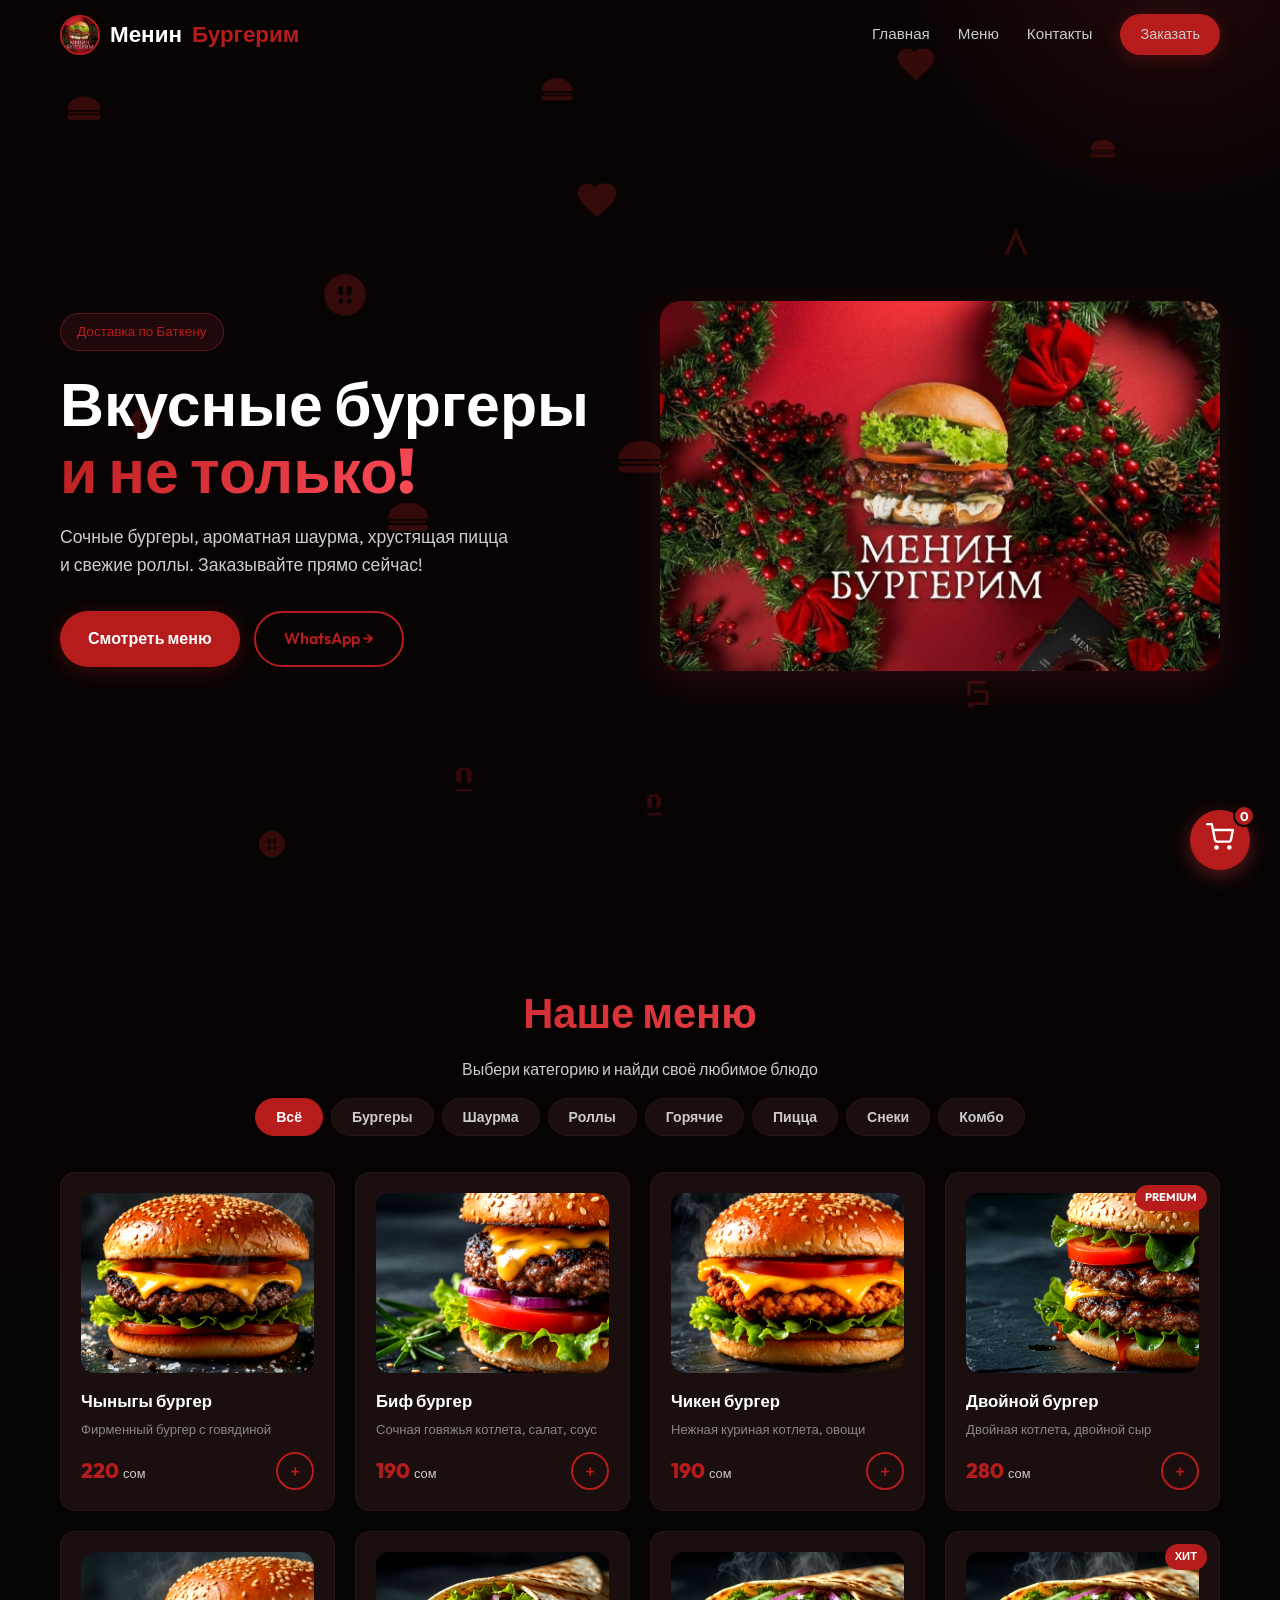
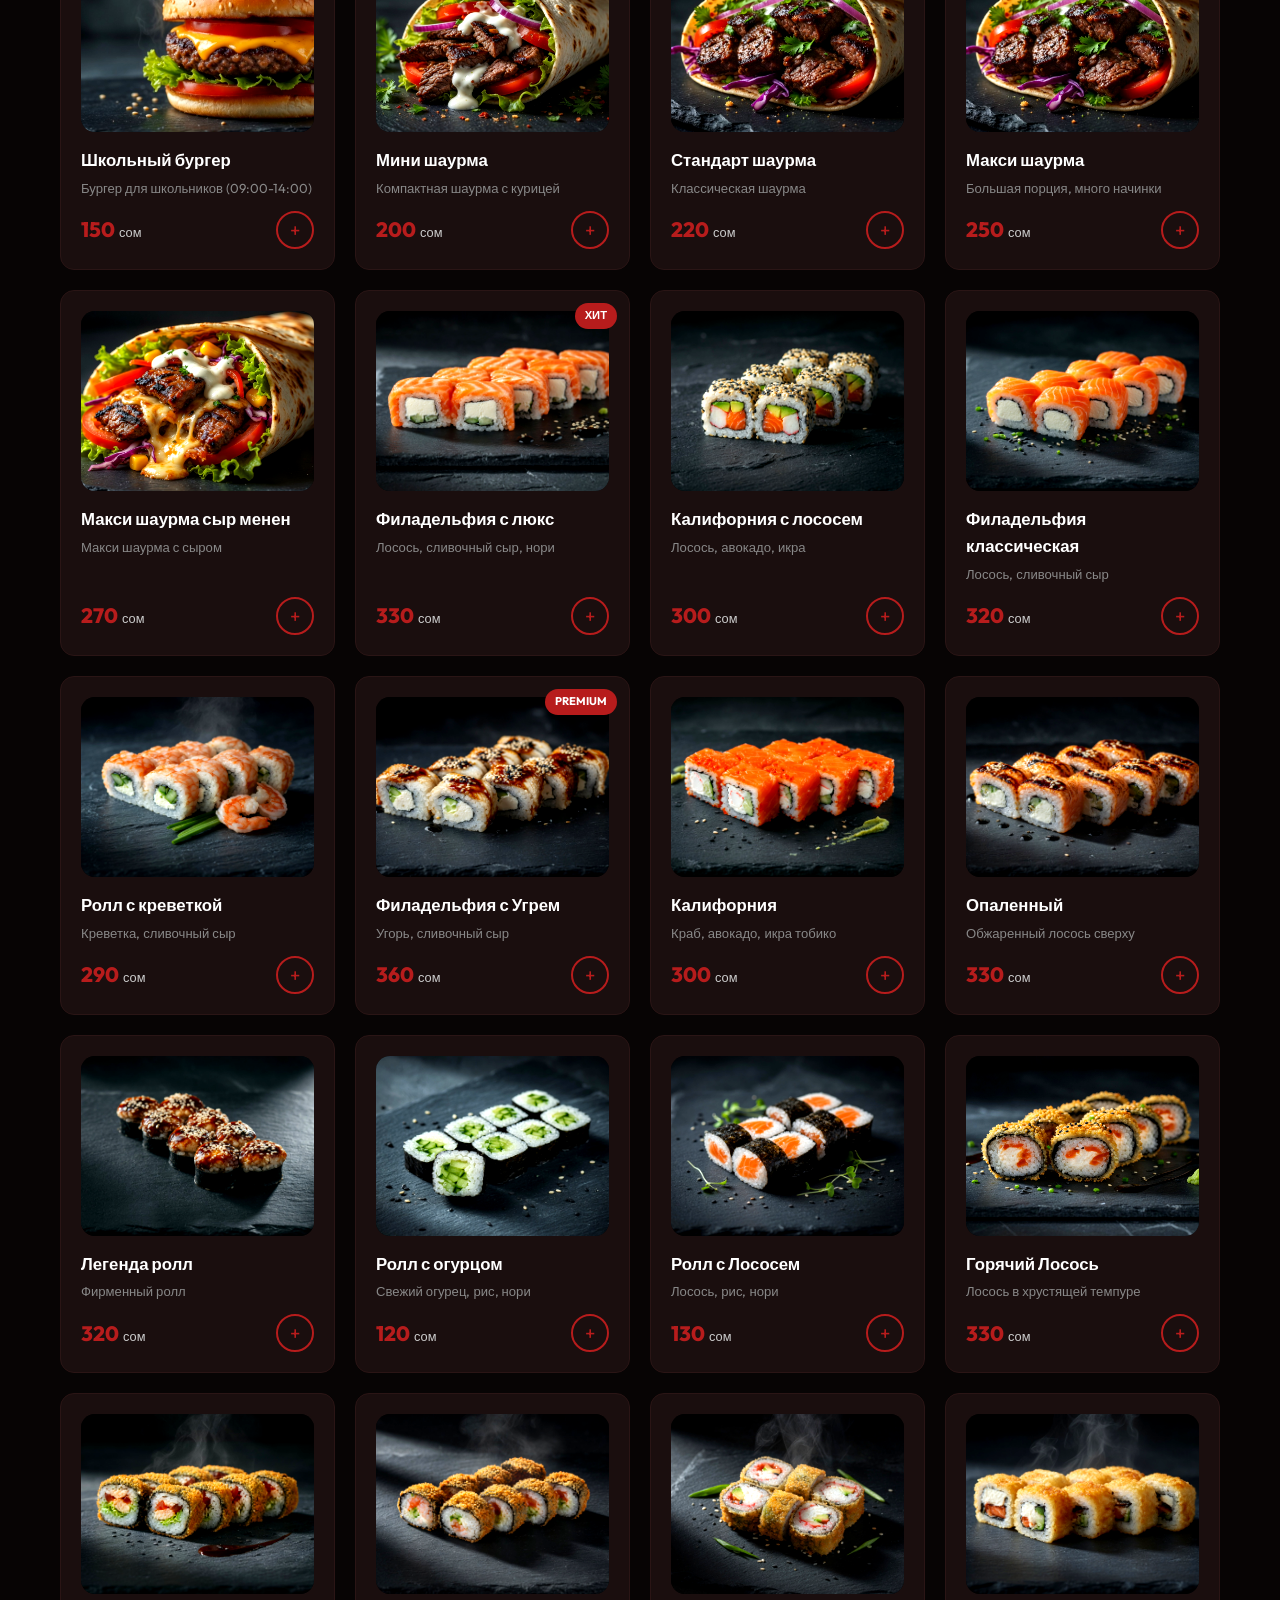
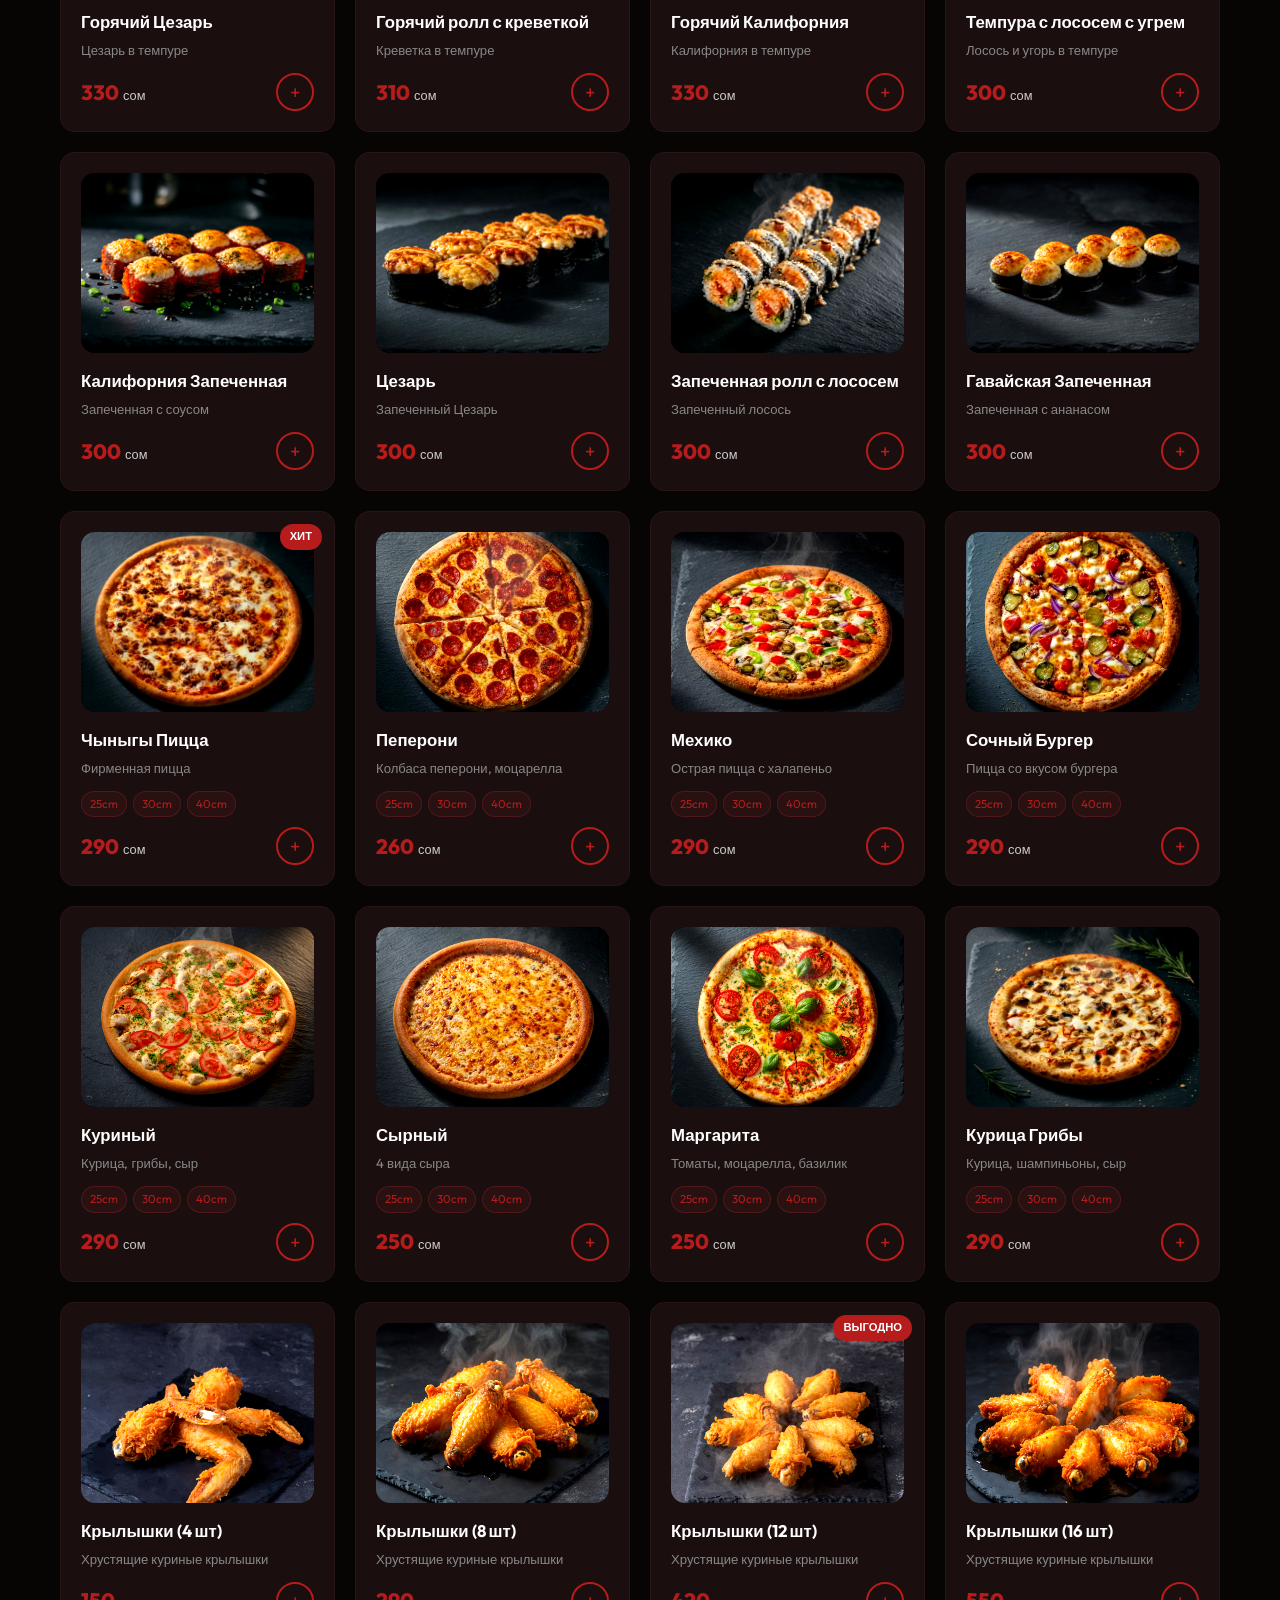
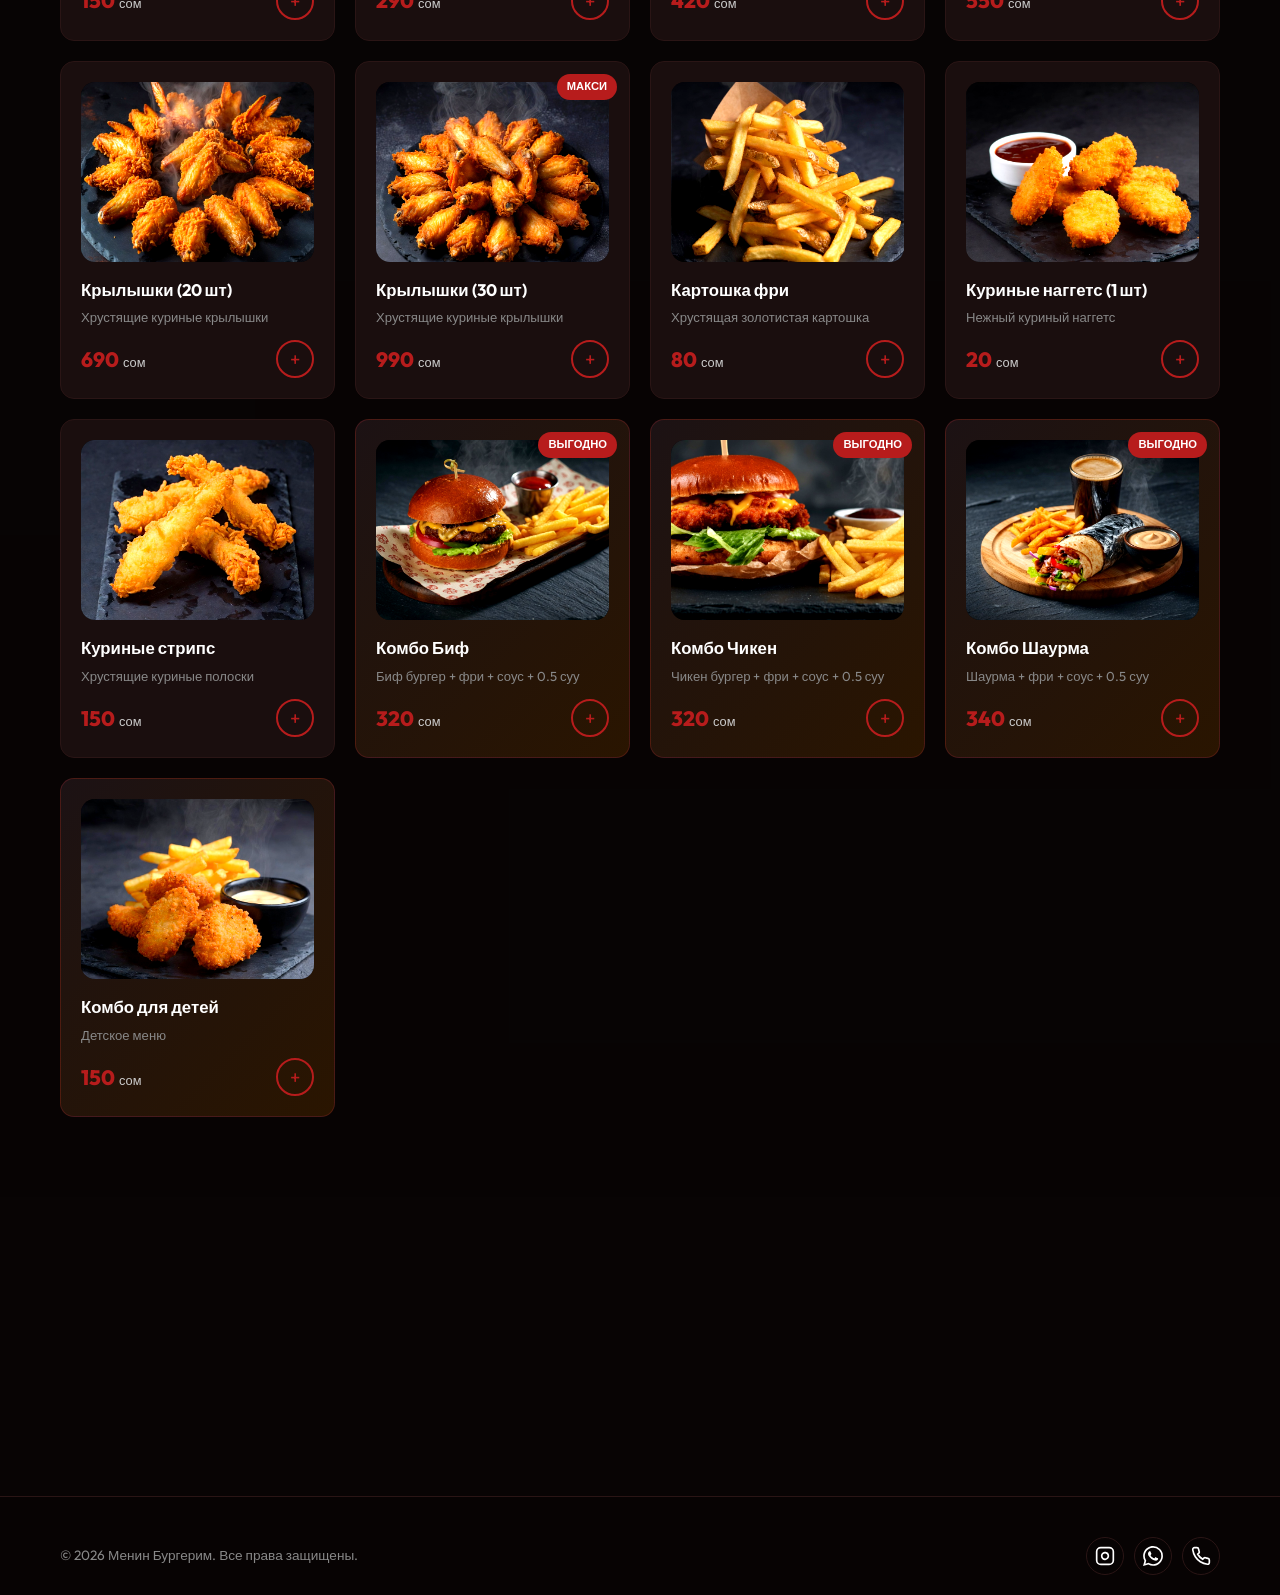
==== index.html @ a799edba "Add files via upload" ====
<!DOCTYPE html>
<html lang="ru">

<head>
  <meta charset="UTF-8">
  <meta name="viewport" content="width=device-width, initial-scale=1.0">
  <meta name="description" content="Менин Бургерим — бургеры, шаурма, пицца, роллы. Доставка по Баткену.">
  <title>Менин Бургерим — Бургеры, Шаурма, Пицца</title>
  <link rel="stylesheet" href="style.css">
  <link rel="icon" href="menu/logo.jpg" type="image/jpeg">
</head>

<body>
  <!-- ANIMATED FOOD BACKGROUND -->
  <div class="food-bg" aria-hidden="true">
    <div class="food-item" style="--x:5%;--y:10%;--dur:18s;--del:0s;--size:40px"><svg viewBox="0 0 24 24"
        fill="currentColor">
        <path
          d="M2 15h20v1c0 1.1-.9 2-2 2H4c-1.1 0-2-.9-2-2v-1zm0-3c0-4.42 4.03-8 9-8h2c4.97 0 9 3.58 9 8H2zm1 1h18v1H3v-1z" />
      </svg></div>
    <div class="food-item" style="--x:15%;--y:70%;--dur:22s;--del:-3s;--size:35px"><svg viewBox="0 0 24 24"
        fill="currentColor">
        <path d="M12 2L4 20h3l2-6h6l2 6h3L12 2zm0 6l2.5 6h-5L12 8z" />
      </svg></div>
    <div class="food-item" style="--x:25%;--y:30%;--dur:20s;--del:-6s;--size:50px"><svg viewBox="0 0 24 24"
        fill="currentColor">
        <path
          d="M12 2C6.48 2 2 6.48 2 12s4.48 10 10 10 10-4.48 10-10S17.52 2 12 2zm-1 14H9v-2h2v2zm0-4H9V8h2v4zm4 4h-2v-2h2v2zm0-4h-2V8h2v4z" />
      </svg></div>
    <div class="food-item" style="--x:35%;--y:85%;--dur:25s;--del:-2s;--size:32px"><svg viewBox="0 0 24 24"
        fill="currentColor">
        <path d="M8 2v2H6v6c0 2.21 1.79 4 4 4h4c2.21 0 4-1.79 4-4V4h-2V2H8zm2 12V4h4v10h-4zM6 18h12v2H6z" />
      </svg></div>
    <div class="food-item" style="--x:45%;--y:20%;--dur:19s;--del:-8s;--size:42px"><svg viewBox="0 0 24 24"
        fill="currentColor">
        <path
          d="M15.5 2c-1.74 0-3.41.81-4.5 2.09C9.91 2.81 8.24 2 6.5 2 3.42 2 1 4.42 1 7.5c0 3.78 3.4 6.86 8.55 11.54L12 21.35l2.45-2.31C19.6 14.36 23 11.28 23 7.5 23 4.42 20.58 2 17.5 2h-2z" />
      </svg></div>
    <div class="food-item" style="--x:55%;--y:60%;--dur:23s;--del:-4s;--size:44px"><svg viewBox="0 0 24 24"
        fill="currentColor">
        <path
          d="M2 15h20v1c0 1.1-.9 2-2 2H4c-1.1 0-2-.9-2-2v-1zm0-3c0-4.42 4.03-8 9-8h2c4.97 0 9 3.58 9 8H2zm1 1h18v1H3v-1z" />
      </svg></div>
    <div class="food-item" style="--x:65%;--y:40%;--dur:21s;--del:-7s;--size:38px"><svg viewBox="0 0 24 24"
        fill="currentColor">
        <path
          d="M12 2C6.48 2 2 6.48 2 12s4.48 10 10 10 10-4.48 10-10S17.52 2 12 2zm-1 14H9v-2h2v2zm0-4H9V8h2v4zm4 4h-2v-2h2v2zm0-4h-2V8h2v4z" />
      </svg></div>
    <div class="food-item" style="--x:75%;--y:75%;--dur:17s;--del:-1s;--size:36px"><svg viewBox="0 0 24 24"
        fill="currentColor">
        <path
          d="M7 18c-1.1 0-2 .9-2 2s.9 2 2 2 2-.9 2-2-.9-2-2-2zm0-14C5.9 4 5 4.9 5 6v8h2V6h10V4H7zm10 6H9v2h8v6H9v2h10V12c0-1.1-.9-2-2-2z" />
      </svg></div>
    <div class="food-item" style="--x:85%;--y:15%;--dur:24s;--del:-5s;--size:30px"><svg viewBox="0 0 24 24"
        fill="currentColor">
        <path
          d="M2 15h20v1c0 1.1-.9 2-2 2H4c-1.1 0-2-.9-2-2v-1zm0-3c0-4.42 4.03-8 9-8h2c4.97 0 9 3.58 9 8H2zm1 1h18v1H3v-1z" />
      </svg></div>
    <div class="food-item" style="--x:92%;--y:50%;--dur:20s;--del:-9s;--size:46px"><svg viewBox="0 0 24 24"
        fill="currentColor">
        <path d="M12 2L4 20h3l2-6h6l2 6h3L12 2zm0 6l2.5 6h-5L12 8z" />
      </svg></div>
    <div class="food-item" style="--x:10%;--y:45%;--dur:26s;--del:-3s;--size:34px"><svg viewBox="0 0 24 24"
        fill="currentColor">
        <path
          d="M12 2C6.48 2 2 6.48 2 12s4.48 10 10 10 10-4.48 10-10S17.52 2 12 2zm-1 14H9v-2h2v2zm0-4H9V8h2v4zm4 4h-2v-2h2v2zm0-4h-2V8h2v4z" />
      </svg></div>
    <div class="food-item" style="--x:30%;--y:55%;--dur:16s;--del:-6s;--size:48px"><svg viewBox="0 0 24 24"
        fill="currentColor">
        <path
          d="M2 15h20v1c0 1.1-.9 2-2 2H4c-1.1 0-2-.9-2-2v-1zm0-3c0-4.42 4.03-8 9-8h2c4.97 0 9 3.58 9 8H2zm1 1h18v1H3v-1z" />
      </svg></div>
    <div class="food-item" style="--x:50%;--y:88%;--dur:22s;--del:-2s;--size:28px"><svg viewBox="0 0 24 24"
        fill="currentColor">
        <path d="M8 2v2H6v6c0 2.21 1.79 4 4 4h4c2.21 0 4-1.79 4-4V4h-2V2H8zm2 12V4h4v10h-4zM6 18h12v2H6z" />
      </svg></div>
    <div class="food-item" style="--x:70%;--y:5%;--dur:19s;--del:-8s;--size:40px"><svg viewBox="0 0 24 24"
        fill="currentColor">
        <path
          d="M15.5 2c-1.74 0-3.41.81-4.5 2.09C9.91 2.81 8.24 2 6.5 2 3.42 2 1 4.42 1 7.5c0 3.78 3.4 6.86 8.55 11.54L12 21.35l2.45-2.31C19.6 14.36 23 11.28 23 7.5 23 4.42 20.58 2 17.5 2h-2z" />
      </svg></div>
    <div class="food-item" style="--x:88%;--y:35%;--dur:24s;--del:-4s;--size:44px"><svg viewBox="0 0 24 24"
        fill="currentColor">
        <path d="M12 2L4 20h3l2-6h6l2 6h3L12 2zm0 6l2.5 6h-5L12 8z" />
      </svg></div>
    <div class="food-item" style="--x:20%;--y:92%;--dur:21s;--del:-7s;--size:32px"><svg viewBox="0 0 24 24"
        fill="currentColor">
        <path
          d="M12 2C6.48 2 2 6.48 2 12s4.48 10 10 10 10-4.48 10-10S17.52 2 12 2zm-1 14H9v-2h2v2zm0-4H9V8h2v4zm4 4h-2v-2h2v2zm0-4h-2V8h2v4z" />
      </svg></div>
    <div class="food-item" style="--x:42%;--y:8%;--dur:18s;--del:-1s;--size:38px"><svg viewBox="0 0 24 24"
        fill="currentColor">
        <path
          d="M2 15h20v1c0 1.1-.9 2-2 2H4c-1.1 0-2-.9-2-2v-1zm0-3c0-4.42 4.03-8 9-8h2c4.97 0 9 3.58 9 8H2zm1 1h18v1H3v-1z" />
      </svg></div>
    <div class="food-item" style="--x:60%;--y:65%;--dur:25s;--del:-5s;--size:52px"><svg viewBox="0 0 24 24"
        fill="currentColor">
        <path d="M8 2v2H6v6c0 2.21 1.79 4 4 4h4c2.21 0 4-1.79 4-4V4h-2V2H8zm2 12V4h4v10h-4zM6 18h12v2H6z" />
      </svg></div>
    <div class="food-item" style="--x:78%;--y:25%;--dur:20s;--del:-9s;--size:36px"><svg viewBox="0 0 24 24"
        fill="currentColor">
        <path d="M12 2L4 20h3l2-6h6l2 6h3L12 2zm0 6l2.5 6h-5L12 8z" />
      </svg></div>
    <div class="food-item" style="--x:48%;--y:48%;--dur:27s;--del:-3s;--size:54px"><svg viewBox="0 0 24 24"
        fill="currentColor">
        <path
          d="M2 15h20v1c0 1.1-.9 2-2 2H4c-1.1 0-2-.9-2-2v-1zm0-3c0-4.42 4.03-8 9-8h2c4.97 0 9 3.58 9 8H2zm1 1h18v1H3v-1z" />
      </svg></div>
  </div>
  <header class="header" id="header">
    <div class="container">
      <a href="#" class="logo">
        <img src="menu/logo.jpg" alt="Менин Бургерим" class="logo-img">
        Менин<span>Бургерим</span>
      </a>
      <nav class="nav-links" id="navLinks">
        <a href="#home">Главная</a>
        <a href="#menu">Меню</a>
        <a href="#contacts">Контакты</a>
        <a href="https://wa.me/996775252527" class="btn btn-primary" style="padding:9px 20px;font-size:.9rem"
          target="_blank">Заказать</a>
      </nav>
      <div class="burger-menu" id="burgerMenu"><span></span><span></span><span></span></div>
    </div>
  </header>

  <section class="hero" id="home">
    <div class="container">
      <div class="hero-content">
        <div class="hero-badge">Доставка по Баткену</div>
        <h1>Вкусные бургеры<br><span class="hl">и не только!</span></h1>
        <p>Сочные бургеры, ароматная шаурма, хрустящая пицца и свежие роллы. Заказывайте прямо сейчас!</p>
        <div class="hero-buttons">
          <a href="#menu" class="btn btn-primary">Смотреть меню</a>
          <a href="https://wa.me/996775252527" class="btn btn-outline" target="_blank">WhatsApp &rarr;</a>
        </div>
      </div>
      <div class="hero-visual">
        <div class="hero-img-wrapper">
          <img src="menu/glavnoe_foto.jpg" alt="Бургер" class="hero-img">
        </div>
      </div>
    </div>
  </section>

  <section class="menu-section" id="menu">
    <div class="container">
      <h2 class="section-title reveal">Наше меню</h2>
      <p class="section-sub reveal">Выбери категорию и найди своё любимое блюдо</p>
      <div class="tabs reveal" id="tabs">
        <button class="tab active" data-cat="all">Всё</button>
        <button class="tab" data-cat="burgers">Бургеры</button>
        <button class="tab" data-cat="shawarma">Шаурма</button>
        <button class="tab" data-cat="rolls">Роллы</button>
        <button class="tab" data-cat="hot_rolls">Горячие</button>
        <button class="tab" data-cat="pizza">Пицца</button>
        <button class="tab" data-cat="snacks">Снеки</button>
        <button class="tab" data-cat="combo">Комбо</button>
      </div>
      <div class="menu-grid" id="menuGrid">
        <div class="menu-card " data-cat="burgers">
          <div class="card-img-wrapper"><img src="menu/chynygy_burger.jpg" alt="Чыныгы бургер"></div>
          <h3>Чыныгы бургер</h3>
          <p class="desc">Фирменный бургер с говядиной</p>

          <div class="bottom"><span class="price">220 <span class="unit">сом</span></span><button
              class="btn-cart">+</button></div>
        </div>
        <div class="menu-card " data-cat="burgers">
          <div class="card-img-wrapper"><img src="menu/bif_burger.jpg" alt="Биф бургер"></div>
          <h3>Биф бургер</h3>
          <p class="desc">Сочная говяжья котлета, салат, соус</p>

          <div class="bottom"><span class="price">190 <span class="unit">сом</span></span><button
              class="btn-cart">+</button></div>
        </div>
        <div class="menu-card " data-cat="burgers">
          <div class="card-img-wrapper"><img src="menu/chiken_burger.jpg" alt="Чикен бургер"></div>
          <h3>Чикен бургер</h3>
          <p class="desc">Нежная куриная котлета, овощи</p>

          <div class="bottom"><span class="price">190 <span class="unit">сом</span></span><button
              class="btn-cart">+</button></div>
        </div>
        <div class="menu-card " data-cat="burgers">
          <div class="card-img-wrapper"><img src="menu/dvoynoy_burger.jpg" alt="Двойной бургер"></div><span
            class="badge">Premium</span>
          <h3>Двойной бургер</h3>
          <p class="desc">Двойная котлета, двойной сыр</p>

          <div class="bottom"><span class="price">280 <span class="unit">сом</span></span><button
              class="btn-cart">+</button></div>
        </div>
        <div class="menu-card " data-cat="burgers">
          <div class="card-img-wrapper"><img src="menu/shkolnyy_burger.jpg" alt="Школьный бургер"></div>
          <h3>Школьный бургер</h3>
          <p class="desc">Бургер для школьников (09:00-14:00)</p>

          <div class="bottom"><span class="price">150 <span class="unit">сом</span></span><button
              class="btn-cart">+</button></div>
        </div>
        <div class="menu-card " data-cat="shawarma">
          <div class="card-img-wrapper"><img src="menu/mini_shaurma.jpg" alt="Мини шаурма"></div>
          <h3>Мини шаурма</h3>
          <p class="desc">Компактная шаурма с курицей</p>

          <div class="bottom"><span class="price">200 <span class="unit">сом</span></span><button
              class="btn-cart">+</button></div>
        </div>
        <div class="menu-card " data-cat="shawarma">
          <div class="card-img-wrapper"><img src="menu/standart_shaurma.jpg" alt="Стандарт шаурма"></div>
          <h3>Стандарт шаурма</h3>
          <p class="desc">Классическая шаурма</p>

          <div class="bottom"><span class="price">220 <span class="unit">сом</span></span><button
              class="btn-cart">+</button></div>
        </div>
        <div class="menu-card " data-cat="shawarma">
          <div class="card-img-wrapper"><img src="menu/maksi_shaurma.jpg" alt="Макси шаурма"></div><span
            class="badge">Хит</span>
          <h3>Макси шаурма</h3>
          <p class="desc">Большая порция, много начинки</p>

          <div class="bottom"><span class="price">250 <span class="unit">сом</span></span><button
              class="btn-cart">+</button></div>
        </div>
        <div class="menu-card " data-cat="shawarma">
          <div class="card-img-wrapper"><img src="menu/maksi_shaurma_syr.jpg" alt="Макси шаурма сыр менен"></div>
          <h3>Макси шаурма сыр менен</h3>
          <p class="desc">Макси шаурма с сыром</p>

          <div class="bottom"><span class="price">270 <span class="unit">сом</span></span><button
              class="btn-cart">+</button></div>
        </div>
        <div class="menu-card " data-cat="rolls">
          <div class="card-img-wrapper"><img src="menu/filadelfiya_lyuks.jpg" alt="Филадельфия с люкс"></div><span
            class="badge">Хит</span>
          <h3>Филадельфия с люкс</h3>
          <p class="desc">Лосось, сливочный сыр, нори</p>

          <div class="bottom"><span class="price">330 <span class="unit">сом</span></span><button
              class="btn-cart">+</button></div>
        </div>
        <div class="menu-card " data-cat="rolls">
          <div class="card-img-wrapper"><img src="menu/kaliforniya_losos.jpg" alt="Калифорния с лососем"></div>
          <h3>Калифорния с лососем</h3>
          <p class="desc">Лосось, авокадо, икра</p>

          <div class="bottom"><span class="price">300 <span class="unit">сом</span></span><button
              class="btn-cart">+</button></div>
        </div>
        <div class="menu-card " data-cat="rolls">
          <div class="card-img-wrapper"><img src="menu/filadelfiya_klass.jpg" alt="Филадельфия классическая"></div>
          <h3>Филадельфия классическая</h3>
          <p class="desc">Лосось, сливочный сыр</p>

          <div class="bottom"><span class="price">320 <span class="unit">сом</span></span><button
              class="btn-cart">+</button></div>
        </div>
        <div class="menu-card " data-cat="rolls">
          <div class="card-img-wrapper"><img src="menu/roll_krevetka.jpg" alt="Ролл с креветкой"></div>
          <h3>Ролл с креветкой</h3>
          <p class="desc">Креветка, сливочный сыр</p>

          <div class="bottom"><span class="price">290 <span class="unit">сом</span></span><button
              class="btn-cart">+</button></div>
        </div>
        <div class="menu-card " data-cat="rolls">
          <div class="card-img-wrapper"><img src="menu/filadelfiya_ugor.jpg" alt="Филадельфия с Угрем"></div><span
            class="badge">Premium</span>
          <h3>Филадельфия с Угрем</h3>
          <p class="desc">Угорь, сливочный сыр</p>

          <div class="bottom"><span class="price">360 <span class="unit">сом</span></span><button
              class="btn-cart">+</button></div>
        </div>
        <div class="menu-card " data-cat="rolls">
          <div class="card-img-wrapper"><img src="menu/kaliforniya.jpg" alt="Калифорния"></div>
          <h3>Калифорния</h3>
          <p class="desc">Краб, авокадо, икра тобико</p>

          <div class="bottom"><span class="price">300 <span class="unit">сом</span></span><button
              class="btn-cart">+</button></div>
        </div>
        <div class="menu-card " data-cat="rolls">
          <div class="card-img-wrapper"><img src="menu/opalennyy.jpg" alt="Опаленный"></div>
          <h3>Опаленный</h3>
          <p class="desc">Обжаренный лосось сверху</p>

          <div class="bottom"><span class="price">330 <span class="unit">сом</span></span><button
              class="btn-cart">+</button></div>
        </div>
        <div class="menu-card " data-cat="rolls">
          <div class="card-img-wrapper"><img src="menu/legenda_roll.jpg" alt="Легенда ролл"></div>
          <h3>Легенда ролл</h3>
          <p class="desc">Фирменный ролл</p>

          <div class="bottom"><span class="price">320 <span class="unit">сом</span></span><button
              class="btn-cart">+</button></div>
        </div>
        <div class="menu-card " data-cat="rolls">
          <div class="card-img-wrapper"><img src="menu/roll_ogurec.jpg" alt="Ролл с огурцом"></div>
          <h3>Ролл с огурцом</h3>
          <p class="desc">Свежий огурец, рис, нори</p>

          <div class="bottom"><span class="price">120 <span class="unit">сом</span></span><button
              class="btn-cart">+</button></div>
        </div>
        <div class="menu-card " data-cat="rolls">
          <div class="card-img-wrapper"><img src="menu/roll_losos.jpg" alt="Ролл с Лососем"></div>
          <h3>Ролл с Лососем</h3>
          <p class="desc">Лосось, рис, нори</p>

          <div class="bottom"><span class="price">130 <span class="unit">сом</span></span><button
              class="btn-cart">+</button></div>
        </div>
        <div class="menu-card " data-cat="hot_rolls">
          <div class="card-img-wrapper"><img src="menu/goryachiy_losos.jpg" alt="Горячий Лосось"></div>
          <h3>Горячий Лосось</h3>
          <p class="desc">Лосось в хрустящей темпуре</p>

          <div class="bottom"><span class="price">330 <span class="unit">сом</span></span><button
              class="btn-cart">+</button></div>
        </div>
        <div class="menu-card " data-cat="hot_rolls">
          <div class="card-img-wrapper"><img src="menu/goryachiy_tsezar.jpg" alt="Горячий Цезарь"></div>
          <h3>Горячий Цезарь</h3>
          <p class="desc">Цезарь в темпуре</p>

          <div class="bottom"><span class="price">330 <span class="unit">сом</span></span><button
              class="btn-cart">+</button></div>
        </div>
        <div class="menu-card " data-cat="hot_rolls">
          <div class="card-img-wrapper"><img src="menu/goryachiy_krevetka.jpg" alt="Горячий ролл с креветкой"></div>
          <h3>Горячий ролл с креветкой</h3>
          <p class="desc">Креветка в темпуре</p>

          <div class="bottom"><span class="price">310 <span class="unit">сом</span></span><button
              class="btn-cart">+</button></div>
        </div>
        <div class="menu-card " data-cat="hot_rolls">
          <div class="card-img-wrapper"><img src="menu/goryachiy_kaliforniya.jpg" alt="Горячий Калифорния"></div>
          <h3>Горячий Калифорния</h3>
          <p class="desc">Калифорния в темпуре</p>

          <div class="bottom"><span class="price">330 <span class="unit">сом</span></span><button
              class="btn-cart">+</button></div>
        </div>
        <div class="menu-card " data-cat="hot_rolls">
          <div class="card-img-wrapper"><img src="menu/tempura_losos_ugor.jpg" alt="Темпура с лососем с угрем"></div>
          <h3>Темпура с лососем с угрем</h3>
          <p class="desc">Лосось и угорь в темпуре</p>

          <div class="bottom"><span class="price">300 <span class="unit">сом</span></span><button
              class="btn-cart">+</button></div>
        </div>
        <div class="menu-card " data-cat="hot_rolls">
          <div class="card-img-wrapper"><img src="menu/kaliforniya_zap.jpg" alt="Калифорния Запеченная"></div>
          <h3>Калифорния Запеченная</h3>
          <p class="desc">Запеченная с соусом</p>

          <div class="bottom"><span class="price">300 <span class="unit">сом</span></span><button
              class="btn-cart">+</button></div>
        </div>
        <div class="menu-card " data-cat="hot_rolls">
          <div class="card-img-wrapper"><img src="menu/tsezar.jpg" alt="Цезарь"></div>
          <h3>Цезарь</h3>
          <p class="desc">Запеченный Цезарь</p>

          <div class="bottom"><span class="price">300 <span class="unit">сом</span></span><button
              class="btn-cart">+</button></div>
        </div>
        <div class="menu-card " data-cat="hot_rolls">
          <div class="card-img-wrapper"><img src="menu/zap_roll_losos.jpg" alt="Запеченная ролл с лососем"></div>
          <h3>Запеченная ролл с лососем</h3>
          <p class="desc">Запеченный лосось</p>

          <div class="bottom"><span class="price">300 <span class="unit">сом</span></span><button
              class="btn-cart">+</button></div>
        </div>
        <div class="menu-card " data-cat="hot_rolls">
          <div class="card-img-wrapper"><img src="menu/gavayskaya_zap.jpg" alt="Гавайская Запеченная"></div>
          <h3>Гавайская Запеченная</h3>
          <p class="desc">Запеченная с ананасом</p>

          <div class="bottom"><span class="price">300 <span class="unit">сом</span></span><button
              class="btn-cart">+</button></div>
        </div>
        <div class="menu-card " data-cat="pizza">
          <div class="card-img-wrapper"><img src="menu/chynygy_pizza.jpg" alt="Чыныгы Пицца"></div><span
            class="badge">Хит</span>
          <h3>Чыныгы Пицца</h3>
          <p class="desc">Фирменная пицца</p>
          <div class="sizes"><span class="size-pill">25cm</span><span class="size-pill">30cm</span><span
              class="size-pill">40cm</span></div>
          <div class="bottom"><span class="price">290 <span class="unit">сом</span></span><button
              class="btn-cart">+</button></div>
        </div>
        <div class="menu-card " data-cat="pizza">
          <div class="card-img-wrapper"><img src="menu/peperoni.jpg" alt="Пеперони"></div>
          <h3>Пеперони</h3>
          <p class="desc">Колбаса пеперони, моцарелла</p>
          <div class="sizes"><span class="size-pill">25cm</span><span class="size-pill">30cm</span><span
              class="size-pill">40cm</span></div>
          <div class="bottom"><span class="price">260 <span class="unit">сом</span></span><button
              class="btn-cart">+</button></div>
        </div>
        <div class="menu-card " data-cat="pizza">
          <div class="card-img-wrapper"><img src="menu/mehiko.jpg" alt="Мехико"></div>
          <h3>Мехико</h3>
          <p class="desc">Острая пицца с халапеньо</p>
          <div class="sizes"><span class="size-pill">25cm</span><span class="size-pill">30cm</span><span
              class="size-pill">40cm</span></div>
          <div class="bottom"><span class="price">290 <span class="unit">сом</span></span><button
              class="btn-cart">+</button></div>
        </div>
        <div class="menu-card " data-cat="pizza">
          <div class="card-img-wrapper"><img src="menu/sochnyy_burger_pizza.jpg" alt="Сочный Бургер"></div>
          <h3>Сочный Бургер</h3>
          <p class="desc">Пицца со вкусом бургера</p>
          <div class="sizes"><span class="size-pill">25cm</span><span class="size-pill">30cm</span><span
              class="size-pill">40cm</span></div>
          <div class="bottom"><span class="price">290 <span class="unit">сом</span></span><button
              class="btn-cart">+</button></div>
        </div>
        <div class="menu-card " data-cat="pizza">
          <div class="card-img-wrapper"><img src="menu/kurinyy_pizza.jpg" alt="Куриный"></div>
          <h3>Куриный</h3>
          <p class="desc">Курица, грибы, сыр</p>
          <div class="sizes"><span class="size-pill">25cm</span><span class="size-pill">30cm</span><span
              class="size-pill">40cm</span></div>
          <div class="bottom"><span class="price">290 <span class="unit">сом</span></span><button
              class="btn-cart">+</button></div>
        </div>
        <div class="menu-card " data-cat="pizza">
          <div class="card-img-wrapper"><img src="menu/syrnyy_pizza.jpg" alt="Сырный"></div>
          <h3>Сырный</h3>
          <p class="desc">4 вида сыра</p>
          <div class="sizes"><span class="size-pill">25cm</span><span class="size-pill">30cm</span><span
              class="size-pill">40cm</span></div>
          <div class="bottom"><span class="price">250 <span class="unit">сом</span></span><button
              class="btn-cart">+</button></div>
        </div>
        <div class="menu-card " data-cat="pizza">
          <div class="card-img-wrapper"><img src="menu/margarita.jpg" alt="Маргарита"></div>
          <h3>Маргарита</h3>
          <p class="desc">Томаты, моцарелла, базилик</p>
          <div class="sizes"><span class="size-pill">25cm</span><span class="size-pill">30cm</span><span
              class="size-pill">40cm</span></div>
          <div class="bottom"><span class="price">250 <span class="unit">сом</span></span><button
              class="btn-cart">+</button></div>
        </div>
        <div class="menu-card " data-cat="pizza">
          <div class="card-img-wrapper"><img src="menu/kuritsa_griby.jpg" alt="Курица Грибы"></div>
          <h3>Курица Грибы</h3>
          <p class="desc">Курица, шампиньоны, сыр</p>
          <div class="sizes"><span class="size-pill">25cm</span><span class="size-pill">30cm</span><span
              class="size-pill">40cm</span></div>
          <div class="bottom"><span class="price">290 <span class="unit">сом</span></span><button
              class="btn-cart">+</button></div>
        </div>
        <div class="menu-card " data-cat="snacks">
          <div class="card-img-wrapper"><img src="menu/krylyshki_4.jpg" alt="Крылышки (4 шт)"></div>
          <h3>Крылышки (4 шт)</h3>
          <p class="desc">Хрустящие куриные крылышки</p>

          <div class="bottom"><span class="price">150 <span class="unit">сом</span></span><button
              class="btn-cart">+</button></div>
        </div>
        <div class="menu-card " data-cat="snacks">
          <div class="card-img-wrapper"><img src="menu/krylyshki_8.jpg" alt="Крылышки (8 шт)"></div>
          <h3>Крылышки (8 шт)</h3>
          <p class="desc">Хрустящие куриные крылышки</p>

          <div class="bottom"><span class="price">290 <span class="unit">сом</span></span><button
              class="btn-cart">+</button></div>
        </div>
        <div class="menu-card " data-cat="snacks">
          <div class="card-img-wrapper"><img src="menu/krylyshki_12.jpg" alt="Крылышки (12 шт)"></div><span
            class="badge">Выгодно</span>
          <h3>Крылышки (12 шт)</h3>
          <p class="desc">Хрустящие куриные крылышки</p>

          <div class="bottom"><span class="price">420 <span class="unit">сом</span></span><button
              class="btn-cart">+</button></div>
        </div>
        <div class="menu-card " data-cat="snacks">
          <div class="card-img-wrapper"><img src="menu/krylyshki_16.jpg" alt="Крылышки (16 шт)"></div>
          <h3>Крылышки (16 шт)</h3>
          <p class="desc">Хрустящие куриные крылышки</p>

          <div class="bottom"><span class="price">550 <span class="unit">сом</span></span><button
              class="btn-cart">+</button></div>
        </div>
        <div class="menu-card " data-cat="snacks">
          <div class="card-img-wrapper"><img src="menu/krylyshki_20.jpg" alt="Крылышки (20 шт)"></div>
          <h3>Крылышки (20 шт)</h3>
          <p class="desc">Хрустящие куриные крылышки</p>

          <div class="bottom"><span class="price">690 <span class="unit">сом</span></span><button
              class="btn-cart">+</button></div>
        </div>
        <div class="menu-card " data-cat="snacks">
          <div class="card-img-wrapper"><img src="menu/krylyshki_30.jpg" alt="Крылышки (30 шт)"></div><span
            class="badge">Макси</span>
          <h3>Крылышки (30 шт)</h3>
          <p class="desc">Хрустящие куриные крылышки</p>

          <div class="bottom"><span class="price">990 <span class="unit">сом</span></span><button
              class="btn-cart">+</button></div>
        </div>
        <div class="menu-card " data-cat="snacks">
          <div class="card-img-wrapper"><img src="menu/kartoshka_fri.jpg" alt="Картошка фри"></div>
          <h3>Картошка фри</h3>
          <p class="desc">Хрустящая золотистая картошка</p>

          <div class="bottom"><span class="price">80 <span class="unit">сом</span></span><button
              class="btn-cart">+</button></div>
        </div>
        <div class="menu-card " data-cat="snacks">
          <div class="card-img-wrapper"><img src="menu/naggets.jpg" alt="Куриные наггетс (1 шт)"></div>
          <h3>Куриные наггетс (1 шт)</h3>
          <p class="desc">Нежный куриный наггетс</p>

          <div class="bottom"><span class="price">20 <span class="unit">сом</span></span><button
              class="btn-cart">+</button></div>
        </div>
        <div class="menu-card " data-cat="snacks">
          <div class="card-img-wrapper"><img src="menu/strips.jpg" alt="Куриные стрипс"></div>
          <h3>Куриные стрипс</h3>
          <p class="desc">Хрустящие куриные полоски</p>

          <div class="bottom"><span class="price">150 <span class="unit">сом</span></span><button
              class="btn-cart">+</button></div>
        </div>
        <div class="menu-card combo" data-cat="combo">
          <div class="card-img-wrapper"><img src="menu/kombo_bif.jpg" alt="Комбо Биф"></div><span
            class="badge">Выгодно</span>
          <h3>Комбо Биф</h3>
          <p class="desc">Биф бургер + фри + соус + 0.5 суу</p>

          <div class="bottom"><span class="price">320 <span class="unit">сом</span></span><button
              class="btn-cart">+</button></div>
        </div>
        <div class="menu-card combo" data-cat="combo">
          <div class="card-img-wrapper"><img src="menu/kombo_chiken.jpg" alt="Комбо Чикен"></div><span
            class="badge">Выгодно</span>
          <h3>Комбо Чикен</h3>
          <p class="desc">Чикен бургер + фри + соус + 0.5 суу</p>

          <div class="bottom"><span class="price">320 <span class="unit">сом</span></span><button
              class="btn-cart">+</button></div>
        </div>
        <div class="menu-card combo" data-cat="combo">
          <div class="card-img-wrapper"><img src="menu/kombo_shaurma.jpg" alt="Комбо Шаурма"></div><span
            class="badge">Выгодно</span>
          <h3>Комбо Шаурма</h3>
          <p class="desc">Шаурма + фри + соус + 0.5 суу</p>

          <div class="bottom"><span class="price">340 <span class="unit">сом</span></span><button
              class="btn-cart">+</button></div>
        </div>
        <div class="menu-card combo" data-cat="combo">
          <div class="card-img-wrapper"><img src="menu/kombo_deti.jpg" alt="Комбо для детей"></div>
          <h3>Комбо для детей</h3>
          <p class="desc">Детское меню</p>

          <div class="bottom"><span class="price">150 <span class="unit">сом</span></span><button
              class="btn-cart">+</button></div>
        </div>

      </div>
    </div>
  </section>

  <section class="contacts" id="contacts">
    <div class="container">
      <h2 class="section-title reveal">Контакты</h2>
      <p class="section-sub reveal">Звоните или пишите — мы на связи!</p>
      <div class="contact-row reveal">
        <a href="https://wa.me/996775252527" class="contact-item" target="_blank"><span class="icon"><svg width="20"
              height="20" viewBox="0 0 24 24" fill="currentColor">
              <path
                d="M17.472 14.382c-.297-.149-1.758-.867-2.03-.967-.273-.099-.471-.148-.67.15-.197.297-.767.966-.94 1.164-.173.199-.347.223-.644.075-.297-.15-1.255-.463-2.39-1.475-.883-.788-1.48-1.761-1.653-2.059-.173-.297-.018-.458.13-.606.134-.133.298-.347.446-.52.149-.174.198-.298.298-.497.099-.198.05-.371-.025-.52-.075-.149-.669-1.612-.916-2.207-.242-.579-.487-.5-.669-.51-.173-.008-.371-.01-.57-.01-.198 0-.52.074-.792.372-.272.297-1.04 1.016-1.04 2.479 0 1.462 1.065 2.875 1.213 3.074.149.198 2.096 3.2 5.077 4.487.709.306 1.262.489 1.694.625.712.227 1.36.195 1.871.118.571-.085 1.758-.719 2.006-1.413.248-.694.248-1.289.173-1.413-.074-.124-.272-.198-.57-.347m-5.421 7.403h-.004a9.87 9.87 0 0 1-5.031-1.378l-.361-.214-3.741.982.998-3.648-.235-.374a9.86 9.86 0 0 1-1.51-5.26c.001-5.45 4.436-9.884 9.888-9.884 2.64 0 5.122 1.03 6.988 2.898a9.825 9.825 0 0 1 2.893 6.994c-.003 5.45-4.437 9.884-9.885 9.884m8.413-18.297A11.815 11.815 0 0 0 12.05 0C5.495 0 .16 5.335.157 11.892c0 2.096.547 4.142 1.588 5.945L.057 24l6.305-1.654a11.882 11.882 0 0 0 5.683 1.448h.005c6.554 0 11.89-5.335 11.893-11.893a11.821 11.821 0 0 0-3.48-8.413z" />
            </svg></span> WhatsApp</a>
        <a href="tel:+996775252527" class="contact-item"><span class="icon"><svg width="20" height="20"
              viewBox="0 0 24 24" fill="none" stroke="currentColor" stroke-width="2" stroke-linecap="round"
              stroke-linejoin="round">
              <path
                d="M22 16.92v3a2 2 0 0 1-2.18 2 19.79 19.79 0 0 1-8.63-3.07 19.5 19.5 0 0 1-6-6 19.79 19.79 0 0 1-3.07-8.67A2 2 0 0 1 4.11 2h3a2 2 0 0 1 2 1.72c.127.96.361 1.903.7 2.81a2 2 0 0 1-.45 2.11L8.09 9.91a16 16 0 0 0 6 6l1.27-1.27a2 2 0 0 1 2.11-.45c.907.339 1.85.573 2.81.7A2 2 0 0 1 22 16.92z" />
            </svg></span> 0775 25 25 27</a>
        <a href="https://instagram.com/menin.burgerim"" class=" contact-item" target="_blank"><span class="icon"><svg
              width="20" height="20" viewBox="0 0 24 24" fill="none" stroke="currentColor" stroke-width="2"
              stroke-linecap="round" stroke-linejoin="round">
              <rect x="2" y="2" width="20" height="20" rx="5" ry="5" />
              <path d="M16 11.37A4 4 0 1 1 12.63 8 4 4 0 0 1 16 11.37z" />
              <line x1="17.5" y1="6.5" x2="17.51" y2="6.5" />
            </svg></span> @memin_burgerim</a>
      </div>
    </div>
  </section>

  <footer class="footer">
    <div class="container">
      <div class="footer-inner">
        <span class="footer-copy">&copy; 2026 Менин Бургерим. Все права защищены.</span>
        <div class="footer-socials">
          <a href="https://instagram.com/menin.burgerim" target="_blank"><svg width="20" height="20" viewBox="0 0 24 24"
              fill="none" stroke="currentColor" stroke-width="2">
              <rect x="2" y="2" width="20" height="20" rx="5" ry="5" />
              <path d="M16 11.37A4 4 0 1 1 12.63 8 4 4 0 0 1 16 11.37z" />
              <line x1="17.5" y1="6.5" x2="17.51" y2="6.5" />
            </svg></a>
          <a href="https://wa.me/996775252527" target="_blank"><svg width="20" height="20" viewBox="0 0 24 24"
              fill="currentColor">
              <path
                d="M17.472 14.382c-.297-.149-1.758-.867-2.03-.967-.273-.099-.471-.148-.67.15-.197.297-.767.966-.94 1.164-.173.199-.347.223-.644.075-.297-.15-1.255-.463-2.39-1.475-.883-.788-1.48-1.761-1.653-2.059-.173-.297-.018-.458.13-.606.134-.133.298-.347.446-.52.149-.174.198-.298.298-.497.099-.198.05-.371-.025-.52-.075-.149-.669-1.612-.916-2.207-.242-.579-.487-.5-.669-.51-.173-.008-.371-.01-.57-.01-.198 0-.52.074-.792.372-.272.297-1.04 1.016-1.04 2.479 0 1.462 1.065 2.875 1.213 3.074.149.198 2.096 3.2 5.077 4.487.709.306 1.262.489 1.694.625.712.227 1.36.195 1.871.118.571-.085 1.758-.719 2.006-1.413.248-.694.248-1.289.173-1.413-.074-.124-.272-.198-.57-.347m-5.421 7.403h-.004a9.87 9.87 0 0 1-5.031-1.378l-.361-.214-3.741.982.998-3.648-.235-.374a9.86 9.86 0 0 1-1.51-5.26c.001-5.45 4.436-9.884 9.888-9.884 2.64 0 5.122 1.03 6.988 2.898a9.825 9.825 0 0 1 2.893 6.994c-.003 5.45-4.437 9.884-9.885 9.884m8.413-18.297A11.815 11.815 0 0 0 12.05 0C5.495 0 .16 5.335.157 11.892c0 2.096.547 4.142 1.588 5.945L.057 24l6.305-1.654a11.882 11.882 0 0 0 5.683 1.448h.005c6.554 0 11.89-5.335 11.893-11.893a11.821 11.821 0 0 0-3.48-8.413z" />
            </svg></a>
          <a href="tel:+996775252527"><svg width="20" height="20" viewBox="0 0 24 24" fill="none" stroke="currentColor"
              stroke-width="2">
              <path
                d="M22 16.92v3a2 2 0 0 1-2.18 2 19.79 19.79 0 0 1-8.63-3.07 19.5 19.5 0 0 1-6-6 19.79 19.79 0 0 1-3.07-8.67A2 2 0 0 1 4.11 2h3a2 2 0 0 1 2 1.72c.127.96.361 1.903.7 2.81a2 2 0 0 1-.45 2.11L8.09 9.91a16 16 0 0 0 6 6l1.27-1.27a2 2 0 0 1 2.11-.45c.907.339 1.85.573 2.81.7A2 2 0 0 1 22 16.92z" />
            </svg></a>
        </div>
      </div>
    </div>
  </footer>

  <!-- CART UI -->
  <div class="cart-overlay" id="cartOverlay"></div>
  <div class="cart-sidebar" id="cartSidebar">
    <div class="cart-header">
      <h2>Корзина</h2>
      <button class="cart-close" id="cartClose">&#10005;</button>
    </div>
    <div class="cart-items" id="cartItems">
      <div class="cart-empty" style="display:flex;align-items:center;justify-content:center;gap:8px;">Корзина пуста <svg
          width="24" height="24" viewBox="0 0 24 24" fill="none" stroke="currentColor" stroke-width="2"
          stroke-linecap="round" stroke-linejoin="round">
          <circle cx="9" cy="21" r="1" />
          <circle cx="20" cy="21" r="1" />
          <path d="M1 1h4l2.68 13.39a2 2 0 0 0 2 1.61h9.72a2 2 0 0 0 2-1.61L23 6H6" />
        </svg></div>
    </div>
    <div class="cart-footer">
      <div class="cart-total"><span>Итого:</span><span id="cartTotalPrice">0</span></div>
      <div class="cart-input-group">
        <label for="cartAddress" class="cart-input-label">Адрес доставки</label>
        <input type="text" id="cartAddress" placeholder="Улица, дом, квартира..." class="cart-input">
      </div>
      <div class="cart-actions">
        <button class="btn-clear" id="btnClearCart" title="Очистить корзину"><svg width="18" height="18"
            viewBox="0 0 24 24" fill="none" stroke="currentColor" stroke-width="2" stroke-linecap="round"
            stroke-linejoin="round">
            <polyline points="3 6 5 6 21 6" />
            <path d="M19 6v14a2 2 0 0 1-2 2H7a2 2 0 0 1-2-2V6m3 0V4a2 2 0 0 1 2-2h4a2 2 0 0 1 2 2v2" />
          </svg></button>
        <button class="btn btn-primary btn-order btn-order-full" id="btnOrderWhatsapp">Оформить заказ</button>
      </div>
    </div>
  </div>

  <button class="cart-floating-btn" id="cartFloatingBtn">
    <span class="cart-icon"><svg width="28" height="28" viewBox="0 0 24 24" fill="none" stroke="currentColor"
        stroke-width="2" stroke-linecap="round" stroke-linejoin="round">
        <circle cx="9" cy="21" r="1" />
        <circle cx="20" cy="21" r="1" />
        <path d="M1 1h4l2.68 13.39a2 2 0 0 0 2 1.61h9.72a2 2 0 0 0 2-1.61L23 6H6" />
      </svg></span>
    <span class="cart-badge" id="cartBadge">0</span>
  </button>

  <script src="script.js"></script>
</body>

</html>
---- style.css ----
@import url('https://fonts.googleapis.com/css2?family=Outfit:wght@300;400;500;600;700;800;900&display=swap');

:root {
  --bg: #0a0606;
  --bg2: #080505;
  --card: #1a0e0e;
  --accent: #b71c1c;
  --accent-light: #d32f2f;
  --accent-glow: rgba(183,28,28,0.3);
  --red: #b71c1c;
  --text: #fff;
  --text2: #ccc;
  --text3: #888;
  --border: #2a1515;
  --radius: 14px;
  --tr: .3s cubic-bezier(.4,0,.2,1);
}

*,*::before,*::after{margin:0;padding:0;box-sizing:border-box}
html{scroll-behavior:smooth}
body{font-family:'Outfit',sans-serif;background:#080404;color:var(--text);line-height:1.6;overflow-x:hidden}
a{text-decoration:none;color:inherit}
ul{list-style:none}
button{font-family:inherit;cursor:pointer}
.container{max-width:1200px;margin:0 auto;padding:0 20px}

/* ANIMATED FOOD BACKGROUND */
.food-bg{position:fixed;top:0;left:0;width:100%;height:100%;z-index:0;pointer-events:none;overflow:hidden}
.food-item{position:absolute;left:var(--x);top:var(--y);width:var(--size);height:var(--size);color:rgba(183,28,28,0.25);animation:foodFloat var(--dur) ease-in-out infinite var(--del);will-change:transform}
.food-item svg{width:100%;height:100%}
@keyframes foodFloat{
  0%{transform:translateY(0) translateX(0) scale(1)}
  25%{transform:translateY(-70px) translateX(40px) scale(1.1)}
  50%{transform:translateY(-30px) translateX(-30px) scale(0.95)}
  75%{transform:translateY(-90px) translateX(20px) scale(1.05)}
  100%{transform:translateY(0) translateX(0) scale(1)}
}

/* All content above background */
.header,.hero,.menu-section,.contacts,.footer,.cart-overlay,.cart-sidebar,.cart-floating-btn{position:relative;z-index:1}

.header{position:fixed;top:0;left:0;width:100%;z-index:1000;padding:14px 0;transition:var(--tr);background:transparent}
.header.scrolled{background:rgba(18,8,0,.95);backdrop-filter:blur(16px);border-bottom:1px solid var(--border)}
.header .container{display:flex;align-items:center;justify-content:space-between}
.logo{display:flex;align-items:center;gap:10px;font-size:1.4rem;font-weight:800}
.logo-img{height:40px;width:40px;border-radius:50%;object-fit:cover;border:2px solid var(--accent)}
.logo span{color:var(--accent)}
.nav-links{display:flex;gap:28px;align-items:center}
.nav-links a{color:var(--text2);font-weight:500;font-size:.95rem;transition:var(--tr);position:relative}
.nav-links a::after{content:'';position:absolute;bottom:-4px;left:0;width:0;height:2px;background:var(--accent);transition:var(--tr)}
.nav-links a:hover{color:#fff}
.nav-links a:hover::after{width:100%}
.burger-menu{display:none;flex-direction:column;gap:5px;cursor:pointer;z-index:1001}
.burger-menu span{width:26px;height:3px;background:#fff;border-radius:3px;transition:var(--tr)}
.burger-menu.active span:nth-child(1){transform:rotate(45deg) translate(5px,6px)}
.burger-menu.active span:nth-child(2){opacity:0}
.burger-menu.active span:nth-child(3){transform:rotate(-45deg) translate(5px,-6px)}

.hero{min-height:100vh;display:flex;align-items:center;padding-top:80px;position:relative;overflow:hidden;background:transparent}
.hero::before{content:'';position:absolute;top:-40%;right:-15%;width:600px;height:600px;background:radial-gradient(circle,rgba(230,57,70,.12),transparent 70%);border-radius:50%;pointer-events:none}
.hero .container{display:grid;grid-template-columns:1fr 1fr;gap:40px;align-items:center}
.hero-content{animation:fadeUp .8s ease-out}
.hero-badge{display:inline-flex;align-items:center;gap:8px;background:rgba(230,57,70,.1);border:1px solid rgba(230,57,70,.3);border-radius:50px;padding:7px 16px;font-size:.85rem;color:var(--accent);font-weight:500;margin-bottom:20px}
.hero h1{font-size:clamp(2.2rem,5vw,3.8rem);font-weight:900;line-height:1.1;margin-bottom:18px}
.hero h1 .hl{background:linear-gradient(135deg,var(--accent),#ff4d5a);-webkit-background-clip:text;-webkit-text-fill-color:transparent;background-clip:text}
.hero p{font-size:1.1rem;color:var(--text2);margin-bottom:32px;max-width:460px}
.hero-buttons{display:flex;gap:14px;flex-wrap:wrap}
.hero-visual{display:flex;justify-content:center;animation:fadeRight .8s ease-out}

.btn{display:inline-flex;align-items:center;gap:8px;padding:13px 28px;border-radius:50px;font-size:1rem;font-weight:600;border:none;transition:var(--tr);position:relative;overflow:hidden}
.btn-primary{background:var(--accent);color:#fff;box-shadow:0 4px 20px var(--accent-glow)}
.btn-primary:hover{transform:translateY(-3px) scale(1.03);box-shadow:0 8px 30px rgba(230,57,70,.4)}
.btn-outline{background:transparent;color:var(--accent);border:2px solid var(--accent)}
.btn-outline:hover{background:var(--accent);color:#fff;transform:translateY(-3px)}

.section-title{font-size:clamp(1.8rem,4vw,2.6rem);font-weight:800;text-align:center;margin-bottom:10px;background:linear-gradient(135deg,var(--accent),#ff4d5a);-webkit-background-clip:text;-webkit-text-fill-color:transparent;background-clip:text}
.section-sub{text-align:center;color:var(--text2);font-size:1rem;margin-bottom:16px}

.tabs{display:flex;justify-content:center;gap:8px;flex-wrap:wrap;margin-bottom:36px;padding:0 10px}
.tab{padding:9px 20px;border-radius:50px;background:var(--card);border:1px solid var(--border);color:var(--text2);font-size:.88rem;font-weight:600;transition:var(--tr);cursor:pointer}
.tab:hover{border-color:var(--accent);color:#fff}
.tab.active{background:var(--accent);color:#fff;border-color:var(--accent)}

.menu-section{padding:80px 0;background:rgba(8,4,4,0.85)}
.menu-grid{display:grid;grid-template-columns:repeat(auto-fill,minmax(260px,1fr));gap:20px}
.menu-card{background:var(--card);border:1px solid var(--border);border-radius:var(--radius);padding:20px;transition:var(--tr);display:flex;flex-direction:column;position:relative}
.menu-card:hover{transform:translateY(-5px);border-color:rgba(230,57,70,.3);box-shadow:0 0 25px rgba(230,57,70,.1)}
.menu-card .badge{position:absolute;top:12px;right:12px;background:var(--red);color:#fff;font-size:.7rem;font-weight:700;padding:4px 10px;border-radius:50px;text-transform:uppercase}
.menu-card h3{font-size:1.05rem;font-weight:700;margin-bottom:4px}
.menu-card .desc{color:var(--text3);font-size:.82rem;margin-bottom:12px;flex-grow:1}
.menu-card .bottom{display:flex;justify-content:space-between;align-items:center}
.menu-card .price{font-size:1.3rem;font-weight:800;color:var(--accent)}
.menu-card .unit{font-size:.8rem;font-weight:400;color:var(--text2)}
.btn-cart{width:38px;height:38px;border-radius:50%;border:2px solid var(--accent);background:transparent;color:var(--accent);font-size:1.2rem;transition:var(--tr);display:flex;align-items:center;justify-content:center}
.btn-cart:hover{background:var(--accent);color:#fff;transform:rotate(90deg)}

.sizes{display:flex;gap:6px;margin-bottom:10px}
.size-pill{font-size:.72rem;padding:3px 8px;border-radius:20px;background:rgba(230,57,70,.08);border:1px solid rgba(230,57,70,.2);color:var(--accent)}

.menu-card.combo{border-color:rgba(230,57,70,.2);background:linear-gradient(135deg,#1c1214,#2a1500)}
.menu-card.combo .items-list{color:var(--text2);font-size:.78rem;margin-bottom:10px;line-height:1.5}

.contacts{padding:60px 0;text-align:center;background:transparent}
.contact-row{display:flex;justify-content:center;gap:24px;flex-wrap:wrap;margin-top:20px}
.contact-item{display:flex;align-items:center;gap:8px;background:var(--card);border:1px solid var(--border);border-radius:50px;padding:12px 24px;font-size:.95rem;transition:var(--tr)}
.contact-item:hover{border-color:var(--accent);box-shadow:0 0 20px var(--accent-glow)}
.contact-item .icon{font-size:1.2rem}

.footer{padding:40px 0 20px;border-top:1px solid var(--border);background:rgba(8,4,4,0.9)}
.footer-inner{display:flex;justify-content:space-between;align-items:center;flex-wrap:wrap;gap:16px}
.footer-copy{color:var(--text3);font-size:.85rem}
.footer-socials{display:flex;gap:10px}
.footer-socials a{width:38px;height:38px;border-radius:50%;border:1px solid var(--border);display:flex;align-items:center;justify-content:center;transition:var(--tr)}
.footer-socials a:hover{background:var(--accent);border-color:var(--accent);color:#fff;transform:translateY(-3px)}

@keyframes fadeUp{from{opacity:0;transform:translateY(30px)}to{opacity:1;transform:translateY(0)}}
@keyframes fadeRight{from{opacity:0;transform:translateX(50px)}to{opacity:1;transform:translateX(0)}}
@keyframes float{0%,100%{transform:translateY(0)}50%{transform:translateY(-14px)}}
.reveal{opacity:0;transform:translateY(25px);transition:opacity .6s ease,transform .6s ease}
.reveal.visible{opacity:1;transform:translateY(0)}

/* RESPONSIVE */
@media(max-width:1024px){
  .hero .container{grid-template-columns:1fr;text-align:center}
  .hero p{margin:0 auto 32px}
  .hero-buttons{justify-content:center}
  .hero-visual{order:-1}
  .hero-img{max-width:360px}
  .menu-grid{grid-template-columns:repeat(2,1fr);gap:16px}
}
@media(max-width:768px){
  .nav-links{position:fixed;top:0;right:-100%;width:260px;height:100vh;background:var(--bg2);flex-direction:column;padding:90px 32px 32px;gap:20px;transition:var(--tr);border-left:1px solid var(--border);box-shadow:-5px 0 30px rgba(0,0,0,.5)}
  .nav-links.active{right:0}
  .burger-menu{display:flex}
  .hero{min-height:auto;padding:100px 0 60px}
  .hero-img{max-width:280px}
  .hero h1{font-size:2rem}
  .tabs{justify-content:flex-start;flex-wrap:nowrap;overflow-x:auto;-webkit-overflow-scrolling:touch;gap:6px;padding:0 10px 8px;scrollbar-width:none}
  .tabs::-webkit-scrollbar{display:none}
  .tab{white-space:nowrap;flex-shrink:0;padding:8px 16px;font-size:.82rem}
  .menu-grid{grid-template-columns:repeat(2,1fr);gap:12px}
  .menu-card{padding:14px}
  .card-img-wrapper{height:140px}
  .menu-section{padding:50px 0}
  .footer-inner{flex-direction:column;text-align:center;gap:12px}
  .cart-floating-btn{width:52px;height:52px;bottom:20px;right:20px}
  .cart-sidebar{max-width:100%}
}
@media(max-width:480px){
  .container{padding:0 14px}
  .hero{padding:90px 0 40px}
  .hero-img{max-width:220px}
  .hero h1{font-size:1.7rem}
  .btn{padding:11px 22px;font-size:.9rem}
  .menu-grid{grid-template-columns:1fr;gap:14px}
  .card-img-wrapper{height:180px}
  .contact-row{flex-direction:column;align-items:center;gap:10px}
  .contact-item{width:100%;justify-content:center}
}

/* IMAGES */
.hero-img{max-width:100%;border-radius:20px;box-shadow:0 10px 40px rgba(230,57,70,.15)}
.hero-img-wrapper{position:relative;display:inline-block}
.hero-brand{position:absolute;bottom:20px;left:50%;transform:translateX(-50%);font-size:2.2rem;font-weight:900;color:#fff;text-shadow:0 2px 20px rgba(0,0,0,0.7),0 0 40px rgba(0,0,0,0.5);letter-spacing:2px;white-space:nowrap}
.hero-brand span{color:var(--accent)}
.card-img-wrapper{height:180px;background:#000;position:relative;overflow:hidden;border-radius:var(--radius);margin-bottom:15px}
.card-img-wrapper img{width:100%;height:100%;object-fit:cover;object-position:center;filter:brightness(1.1) contrast(1.1) saturate(1.2);transition:transform .6s cubic-bezier(.4,0,.2,1)}
.menu-card:hover .card-img-wrapper img{transform:scale(1.1);filter:brightness(1.2) contrast(1.2) saturate(1.3)}

/* CART */
.cart-floating-btn{position:fixed;bottom:30px;right:30px;width:60px;height:60px;border-radius:50%;background:var(--accent);color:#fff;border:none;font-size:1.5rem;display:flex;align-items:center;justify-content:center;box-shadow:0 5px 20px rgba(230,57,70,.4);z-index:1500;cursor:pointer;transition:transform var(--tr);animation:floatBtn 3s infinite ease-in-out}
.cart-floating-btn:hover{transform:scale(1.1)}
@keyframes floatBtn{0%,100%{transform:translateY(0)}50%{transform:translateY(-8px)}}
.cart-badge{position:absolute;top:-5px;right:-5px;background:var(--red);color:#fff;font-size:.8rem;font-weight:bold;width:22px;height:22px;border-radius:50%;display:flex;align-items:center;justify-content:center;border:2px solid var(--bg)}
.cart-overlay{position:fixed;top:0;left:0;width:100%;height:100%;background:rgba(0,0,0,.6);backdrop-filter:blur(4px);z-index:2000;opacity:0;visibility:hidden;transition:var(--tr)}
.cart-overlay.active{opacity:1;visibility:visible}
.cart-sidebar{position:fixed;top:0;right:-100%;width:100%;max-width:400px;height:100vh;background:var(--bg2);border-left:1px solid var(--border);z-index:2001;transition:var(--tr);display:flex;flex-direction:column}
.cart-sidebar.active{right:0;box-shadow:-10px 0 30px rgba(0,0,0,.5)}
.cart-header{padding:20px;border-bottom:1px solid var(--border);display:flex;justify-content:space-between;align-items:center}
.cart-header h2{font-size:1.4rem;font-weight:700;color:var(--accent)}
.cart-close{background:transparent;border:none;color:var(--text2);font-size:1.2rem;cursor:pointer;transition:var(--tr)}
.cart-close:hover{color:#fff;transform:rotate(90deg)}
.cart-items{flex:1;overflow-y:auto;padding:20px}
.cart-empty{text-align:center;color:var(--text3);margin-top:50px;font-size:1.1rem}
.cart-item{display:flex;align-items:center;justify-content:space-between;margin-bottom:15px;background:var(--card);padding:12px;border-radius:var(--radius);border:1px solid var(--border)}
.cart-item-info h4{font-size:.95rem;margin-bottom:4px}
.cart-item-info .cart-item-price{color:var(--accent);font-weight:600;font-size:.9rem}
.cart-item-controls{display:flex;align-items:center;gap:10px}
.cart-qty-btn{width:28px;height:28px;border-radius:50%;border:1px solid var(--border);background:var(--bg);color:#fff;display:flex;align-items:center;justify-content:center;cursor:pointer;transition:var(--tr)}
.cart-qty-btn:hover{background:var(--accent);color:#fff;border-color:var(--accent)}
.cart-qty{font-weight:600;font-size:.95rem;width:15px;text-align:center}
.cart-footer{padding:20px;border-top:1px solid var(--border);background:var(--card)}
.cart-total{font-size:1.2rem;font-weight:600;text-align:right;margin-bottom:15px;display:flex;justify-content:space-between;align-items:center}
.cart-total span{color:var(--accent);font-size:1.4rem;font-weight:800}
.cart-input-group{margin-bottom:20px;position:relative}
.cart-input-label{display:block;font-size:.75rem;color:var(--accent);margin-bottom:8px;font-weight:700;text-transform:uppercase;letter-spacing:1.5px;opacity:.8}
.cart-input{width:100%;background:rgba(255,255,255,.03);border:1px solid rgba(255,255,255,.1);border-radius:12px;padding:14px 18px;color:#fff;font-family:inherit;font-size:1rem;transition:all .4s cubic-bezier(.4,0,.2,1);box-shadow:inset 0 2px 4px rgba(0,0,0,.2)}
.cart-input:focus{border-color:var(--accent);background:rgba(255,255,255,.07);outline:none;box-shadow:0 0 20px rgba(230,57,70,.15),inset 0 2px 4px rgba(0,0,0,.1);transform:translateY(-1px)}
.cart-input::placeholder{color:rgba(255,255,255,.2);font-weight:300}
.cart-actions{display:flex;gap:10px;margin-top:15px}
.btn-clear{background:rgba(230,57,70,.1);color:var(--red);border:1px solid rgba(230,57,70,.2);padding:10px;border-radius:10px;font-size:.9rem;font-weight:600;flex:1;transition:var(--tr)}
.btn-clear:hover{background:var(--red);color:#fff;border-color:var(--red)}
.btn-order-full{flex:2;margin-top:0!important}
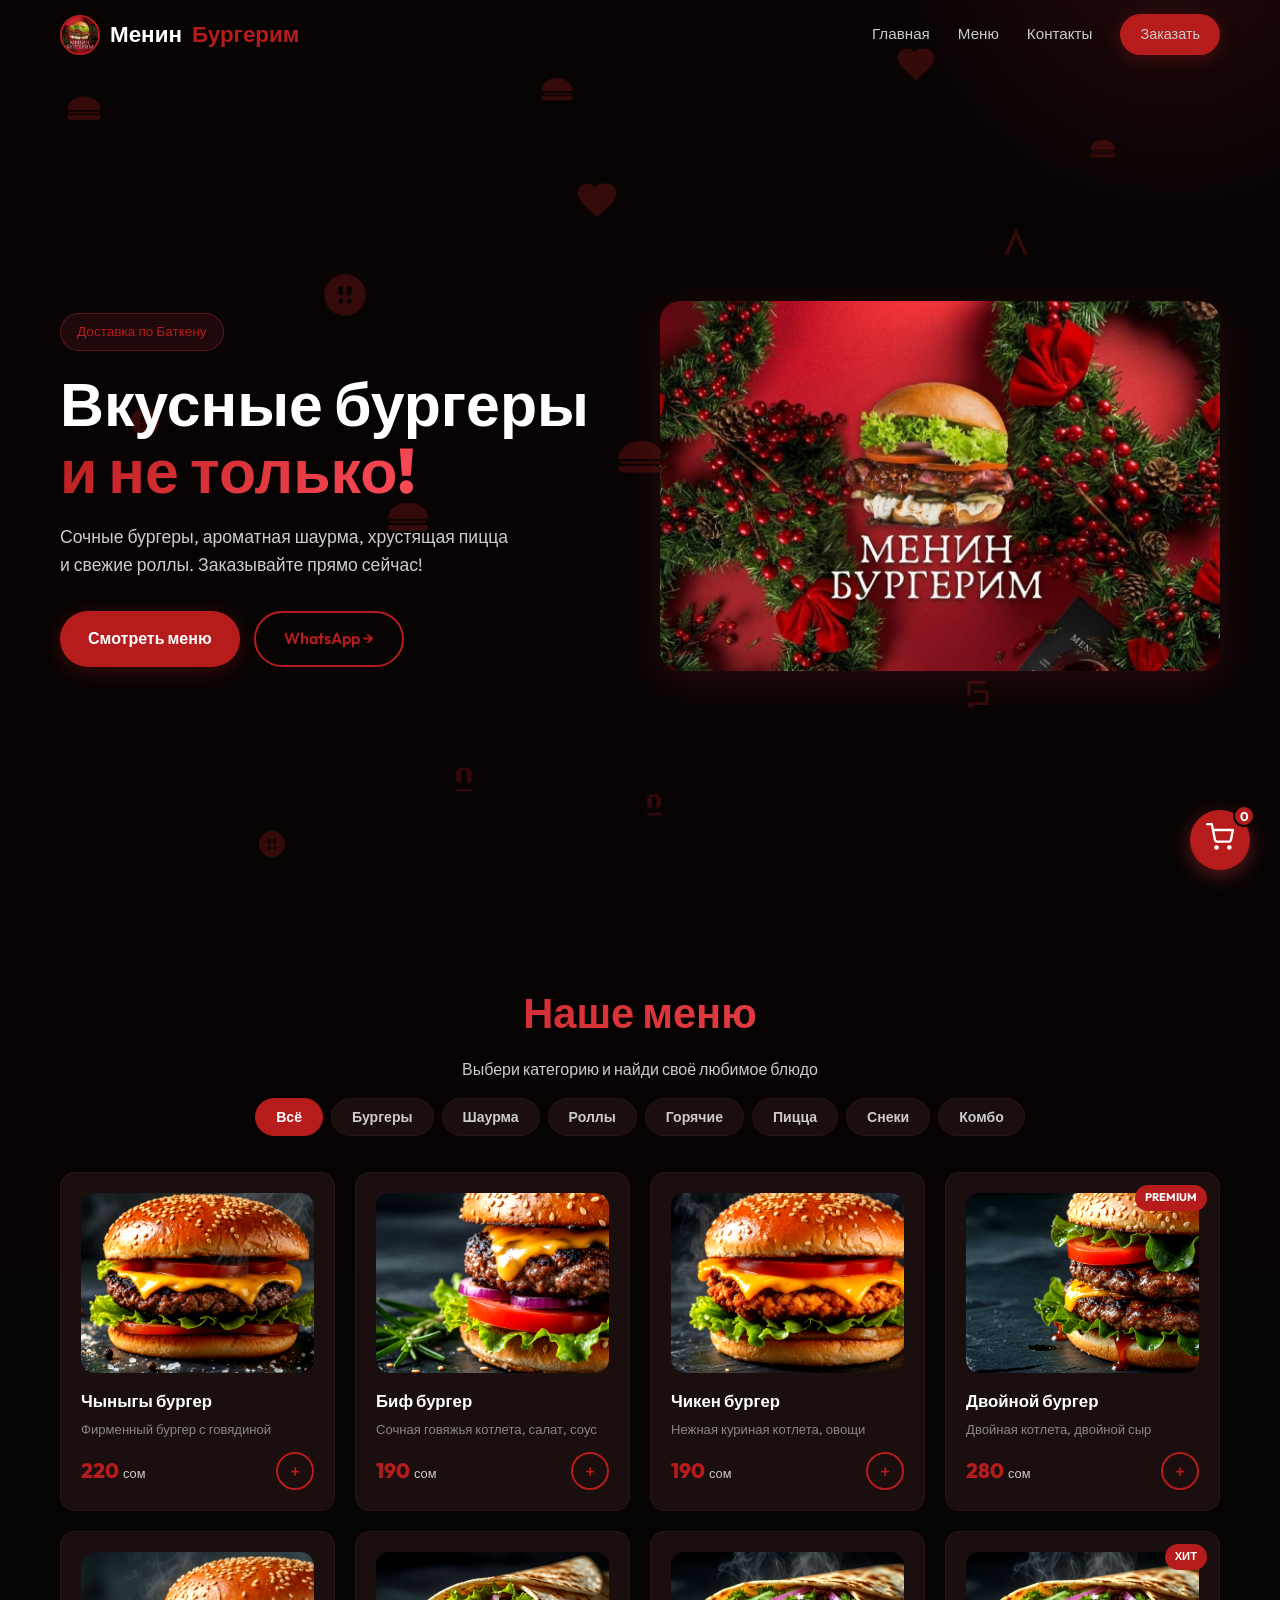
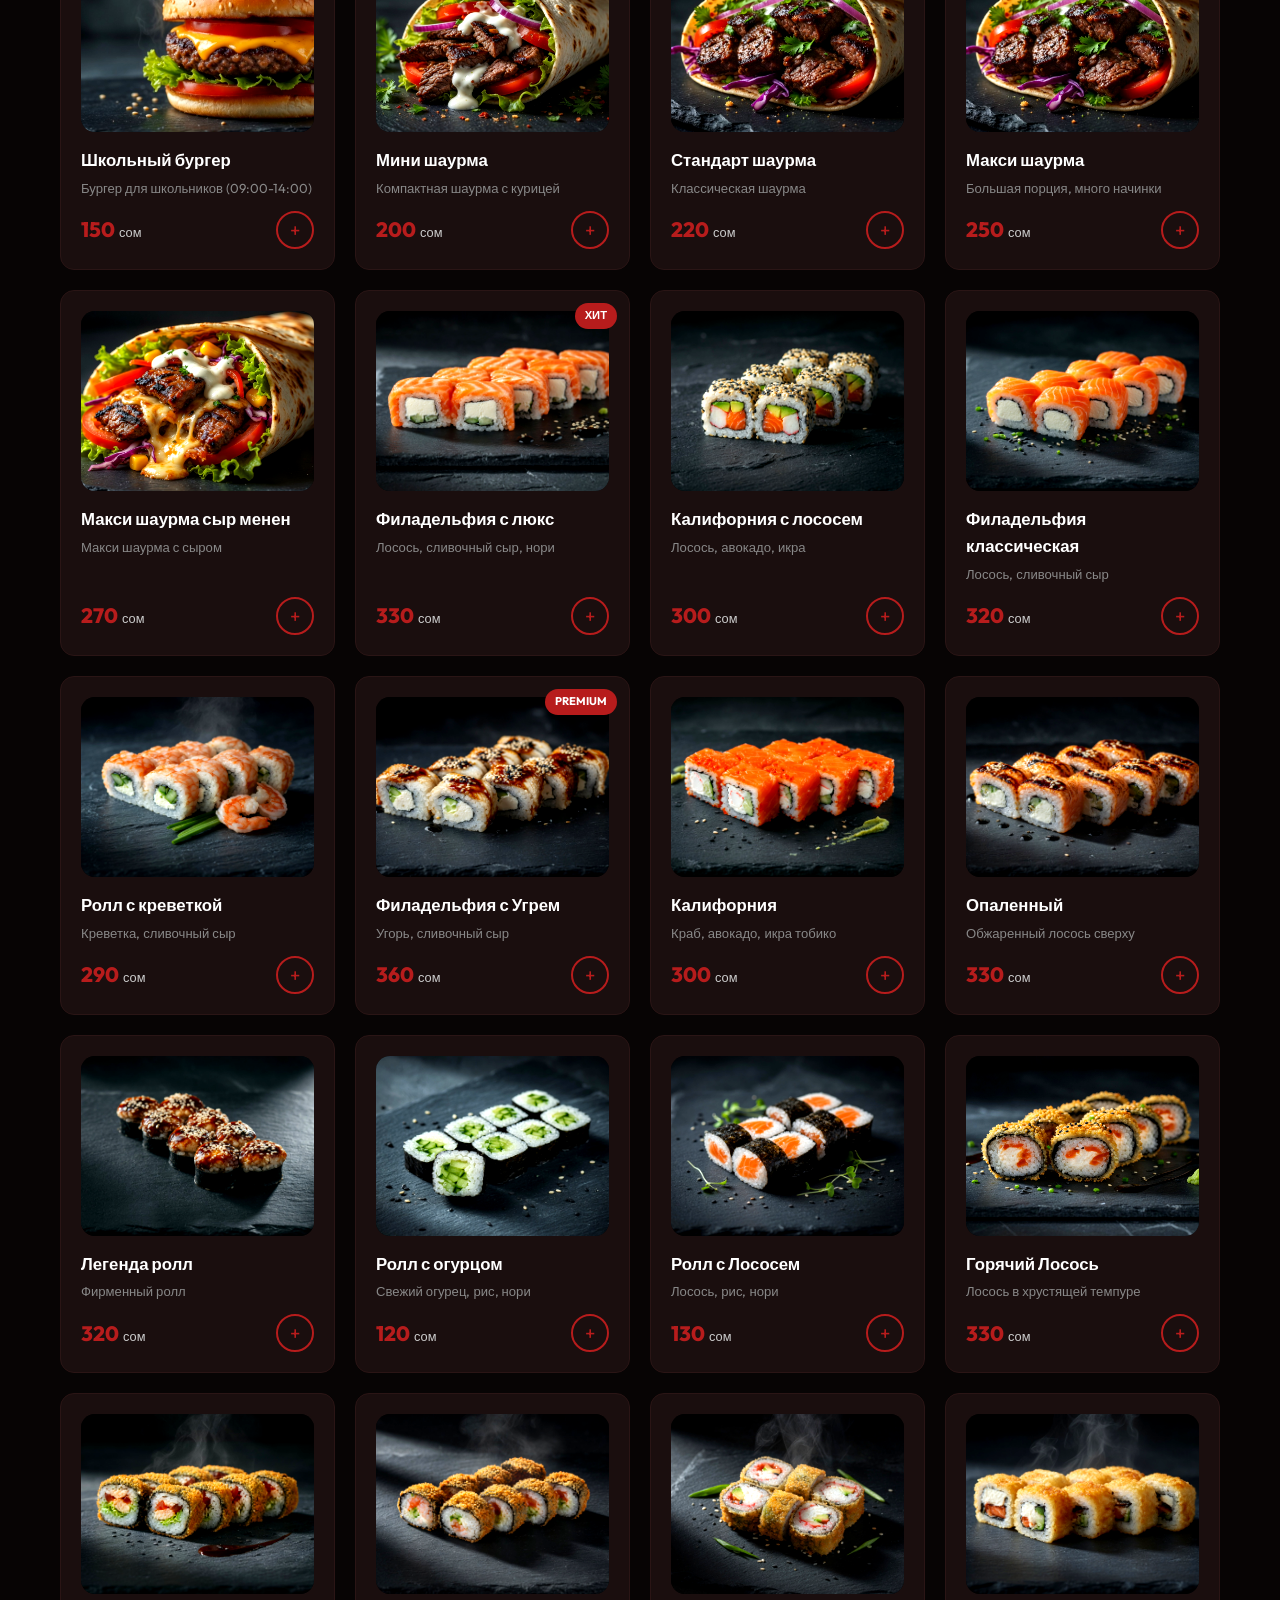
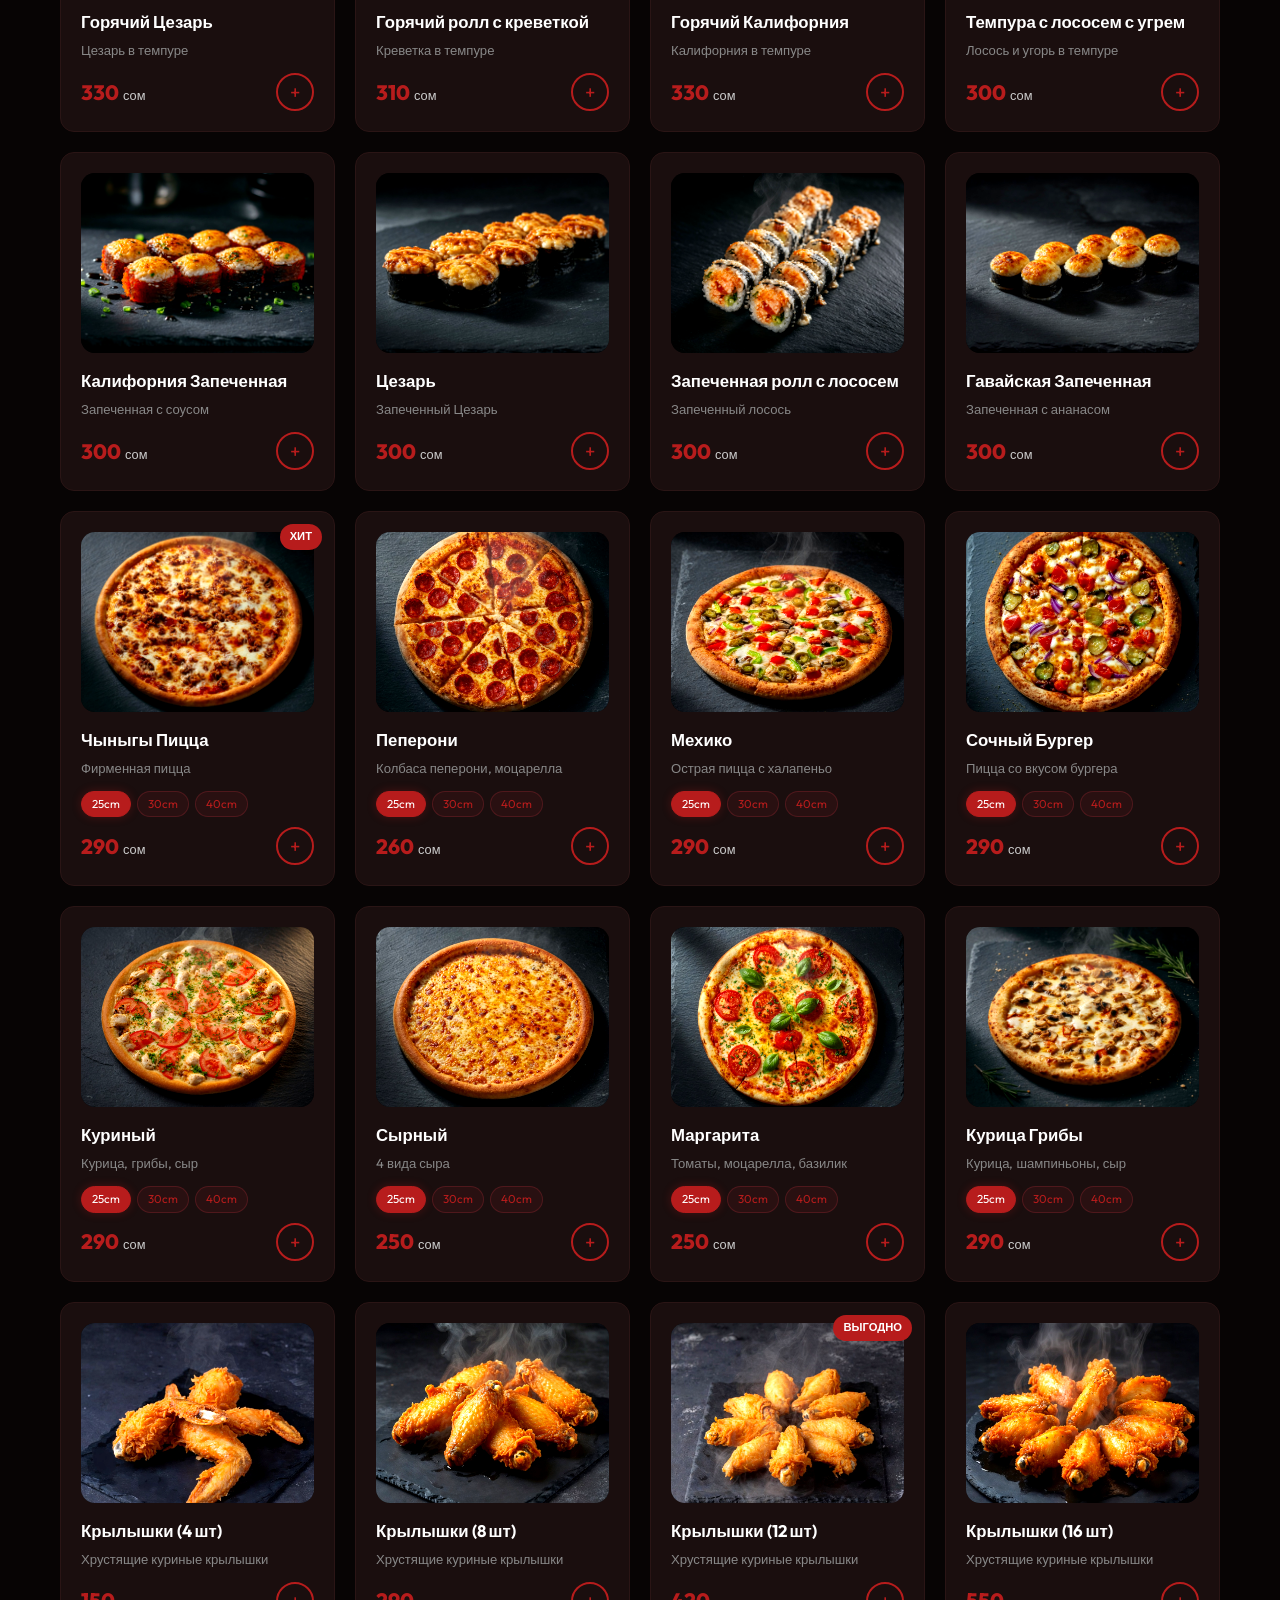
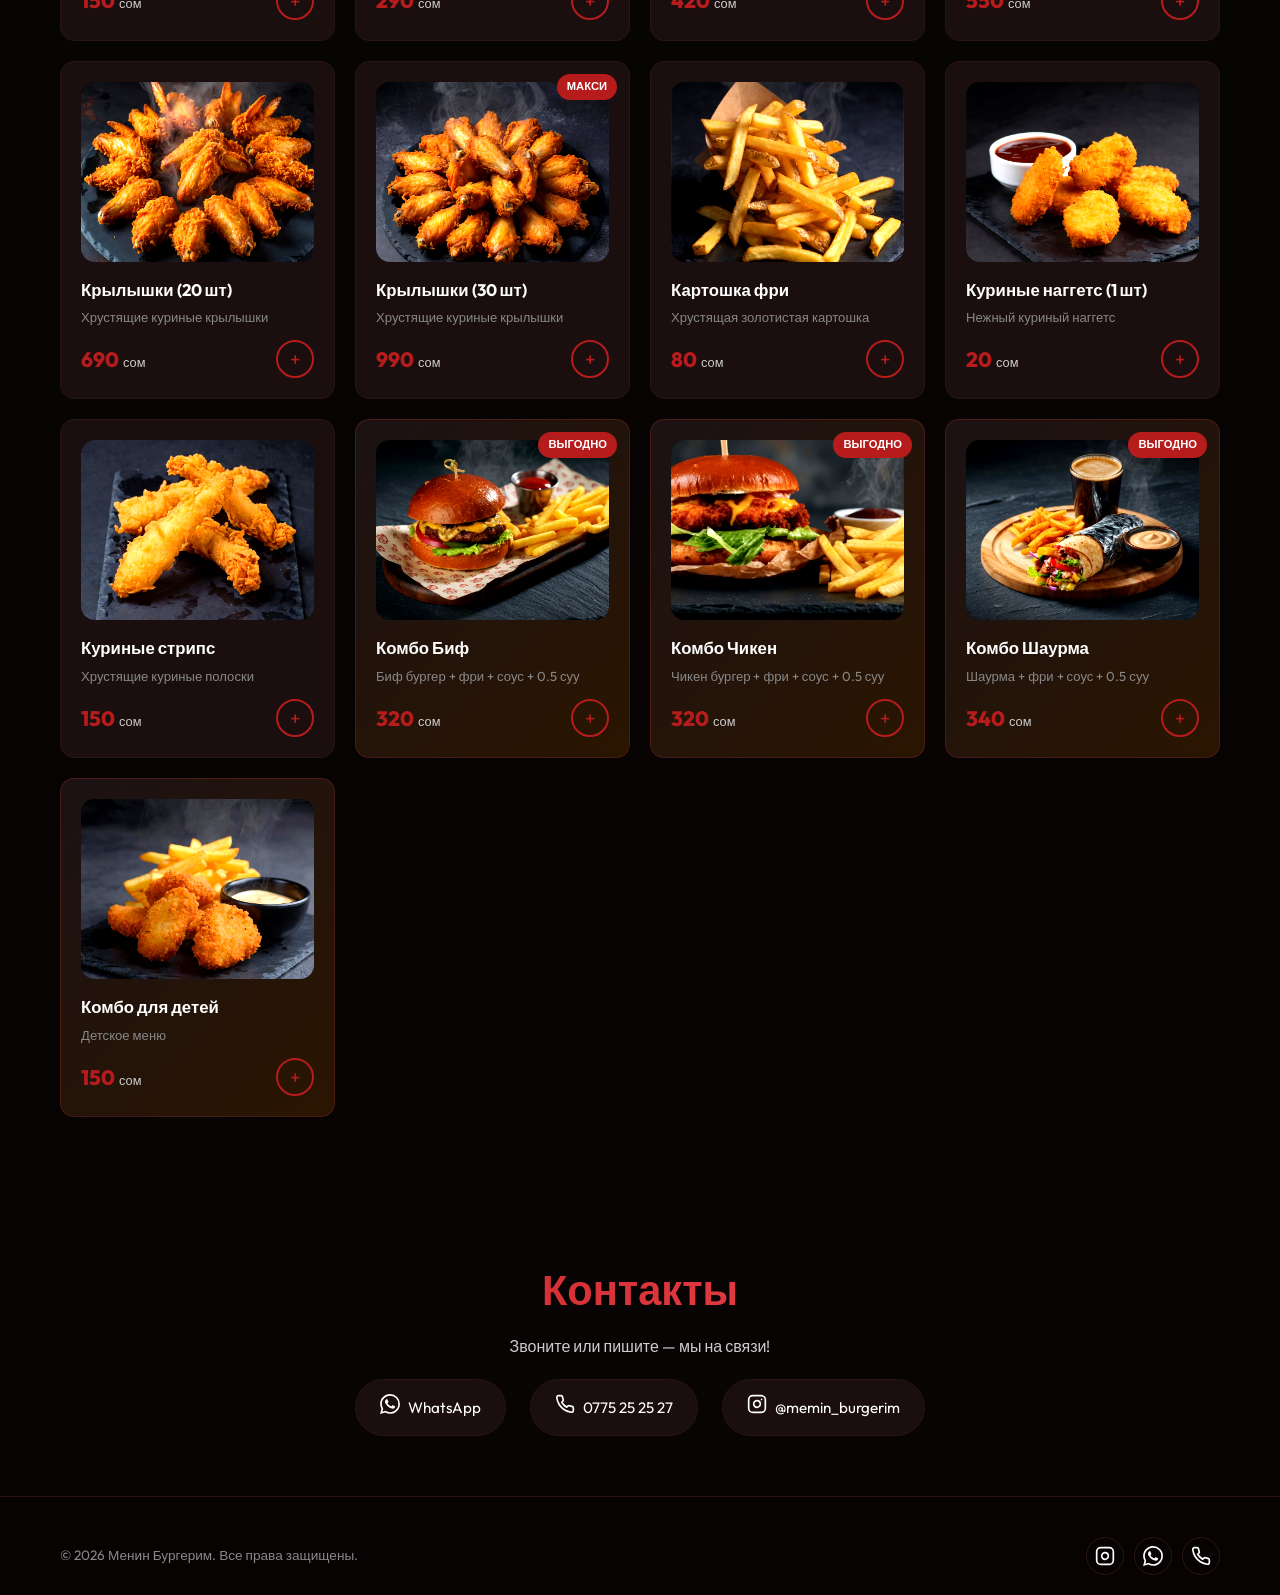
==== commit 6acd9854: "Add files via upload" ====
--- a/index.html
+++ b/index.html
@@ -386,76 +386,100 @@
           <div class="bottom"><span class="price">300 <span class="unit">сом</span></span><button
               class="btn-cart">+</button></div>
         </div>
-        <div class="menu-card " data-cat="pizza">
+        <div class="menu-card " data-cat="pizza" data-prices='{"25cm":290, "30cm":420, "40cm":600}'>
           <div class="card-img-wrapper"><img src="menu/chynygy_pizza.jpg" alt="Чыныгы Пицца"></div><span
             class="badge">Хит</span>
           <h3>Чыныгы Пицца</h3>
           <p class="desc">Фирменная пицца</p>
-          <div class="sizes"><span class="size-pill">25cm</span><span class="size-pill">30cm</span><span
-              class="size-pill">40cm</span></div>
+          <div class="sizes">
+            <span class="size-pill active" data-size="25cm">25cm</span>
+            <span class="size-pill" data-size="30cm">30cm</span>
+            <span class="size-pill" data-size="40cm">40cm</span>
+          </div>
           <div class="bottom"><span class="price">290 <span class="unit">сом</span></span><button
               class="btn-cart">+</button></div>
         </div>
-        <div class="menu-card " data-cat="pizza">
+        <div class="menu-card " data-cat="pizza" data-prices='{"25cm":260, "30cm":360, "40cm":550}'>
           <div class="card-img-wrapper"><img src="menu/peperoni.jpg" alt="Пеперони"></div>
           <h3>Пеперони</h3>
           <p class="desc">Колбаса пеперони, моцарелла</p>
-          <div class="sizes"><span class="size-pill">25cm</span><span class="size-pill">30cm</span><span
-              class="size-pill">40cm</span></div>
+          <div class="sizes">
+            <span class="size-pill active" data-size="25cm">25cm</span>
+            <span class="size-pill" data-size="30cm">30cm</span>
+            <span class="size-pill" data-size="40cm">40cm</span>
+          </div>
           <div class="bottom"><span class="price">260 <span class="unit">сом</span></span><button
               class="btn-cart">+</button></div>
         </div>
-        <div class="menu-card " data-cat="pizza">
+        <div class="menu-card " data-cat="pizza" data-prices='{"25cm":290, "30cm":420, "40cm":600}'>
           <div class="card-img-wrapper"><img src="menu/mehiko.jpg" alt="Мехико"></div>
           <h3>Мехико</h3>
           <p class="desc">Острая пицца с халапеньо</p>
-          <div class="sizes"><span class="size-pill">25cm</span><span class="size-pill">30cm</span><span
-              class="size-pill">40cm</span></div>
+          <div class="sizes">
+            <span class="size-pill active" data-size="25cm">25cm</span>
+            <span class="size-pill" data-size="30cm">30cm</span>
+            <span class="size-pill" data-size="40cm">40cm</span>
+          </div>
           <div class="bottom"><span class="price">290 <span class="unit">сом</span></span><button
               class="btn-cart">+</button></div>
         </div>
-        <div class="menu-card " data-cat="pizza">
+        <div class="menu-card " data-cat="pizza" data-prices='{"25cm":290, "30cm":420, "40cm":600}'>
           <div class="card-img-wrapper"><img src="menu/sochnyy_burger_pizza.jpg" alt="Сочный Бургер"></div>
           <h3>Сочный Бургер</h3>
           <p class="desc">Пицца со вкусом бургера</p>
-          <div class="sizes"><span class="size-pill">25cm</span><span class="size-pill">30cm</span><span
-              class="size-pill">40cm</span></div>
+          <div class="sizes">
+            <span class="size-pill active" data-size="25cm">25cm</span>
+            <span class="size-pill" data-size="30cm">30cm</span>
+            <span class="size-pill" data-size="40cm">40cm</span>
+          </div>
           <div class="bottom"><span class="price">290 <span class="unit">сом</span></span><button
               class="btn-cart">+</button></div>
         </div>
-        <div class="menu-card " data-cat="pizza">
+        <div class="menu-card " data-cat="pizza" data-prices='{"25cm":290, "30cm":420, "40cm":600}'>
           <div class="card-img-wrapper"><img src="menu/kurinyy_pizza.jpg" alt="Куриный"></div>
           <h3>Куриный</h3>
           <p class="desc">Курица, грибы, сыр</p>
-          <div class="sizes"><span class="size-pill">25cm</span><span class="size-pill">30cm</span><span
-              class="size-pill">40cm</span></div>
+          <div class="sizes">
+            <span class="size-pill active" data-size="25cm">25cm</span>
+            <span class="size-pill" data-size="30cm">30cm</span>
+            <span class="size-pill" data-size="40cm">40cm</span>
+          </div>
           <div class="bottom"><span class="price">290 <span class="unit">сом</span></span><button
               class="btn-cart">+</button></div>
         </div>
-        <div class="menu-card " data-cat="pizza">
+        <div class="menu-card " data-cat="pizza" data-prices='{"25cm":250, "30cm":300, "40cm":500}'>
           <div class="card-img-wrapper"><img src="menu/syrnyy_pizza.jpg" alt="Сырный"></div>
           <h3>Сырный</h3>
           <p class="desc">4 вида сыра</p>
-          <div class="sizes"><span class="size-pill">25cm</span><span class="size-pill">30cm</span><span
-              class="size-pill">40cm</span></div>
+          <div class="sizes">
+            <span class="size-pill active" data-size="25cm">25cm</span>
+            <span class="size-pill" data-size="30cm">30cm</span>
+            <span class="size-pill" data-size="40cm">40cm</span>
+          </div>
           <div class="bottom"><span class="price">250 <span class="unit">сом</span></span><button
               class="btn-cart">+</button></div>
         </div>
-        <div class="menu-card " data-cat="pizza">
+        <div class="menu-card " data-cat="pizza" data-prices='{"25cm":250, "30cm":300, "40cm":500}'>
           <div class="card-img-wrapper"><img src="menu/margarita.jpg" alt="Маргарита"></div>
           <h3>Маргарита</h3>
           <p class="desc">Томаты, моцарелла, базилик</p>
-          <div class="sizes"><span class="size-pill">25cm</span><span class="size-pill">30cm</span><span
-              class="size-pill">40cm</span></div>
+          <div class="sizes">
+            <span class="size-pill active" data-size="25cm">25cm</span>
+            <span class="size-pill" data-size="30cm">30cm</span>
+            <span class="size-pill" data-size="40cm">40cm</span>
+          </div>
           <div class="bottom"><span class="price">250 <span class="unit">сом</span></span><button
               class="btn-cart">+</button></div>
         </div>
-        <div class="menu-card " data-cat="pizza">
+        <div class="menu-card " data-cat="pizza" data-prices='{"25cm":290, "30cm":420, "40cm":600}'>
           <div class="card-img-wrapper"><img src="menu/kuritsa_griby.jpg" alt="Курица Грибы"></div>
           <h3>Курица Грибы</h3>
           <p class="desc">Курица, шампиньоны, сыр</p>
-          <div class="sizes"><span class="size-pill">25cm</span><span class="size-pill">30cm</span><span
-              class="size-pill">40cm</span></div>
+          <div class="sizes">
+            <span class="size-pill active" data-size="25cm">25cm</span>
+            <span class="size-pill" data-size="30cm">30cm</span>
+            <span class="size-pill" data-size="40cm">40cm</span>
+          </div>
           <div class="bottom"><span class="price">290 <span class="unit">сом</span></span><button
               class="btn-cart">+</button></div>
         </div>
--- a/style.css
+++ b/style.css
@@ -95,7 +95,9 @@
 .btn-cart:hover{background:var(--accent);color:#fff;transform:rotate(90deg)}
 
 .sizes{display:flex;gap:6px;margin-bottom:10px}
-.size-pill{font-size:.72rem;padding:3px 8px;border-radius:20px;background:rgba(230,57,70,.08);border:1px solid rgba(230,57,70,.2);color:var(--accent)}
+.size-pill{font-size:.72rem;padding:3px 10px;border-radius:20px;background:rgba(230,57,70,.08);border:1px solid rgba(230,57,70,.2);color:var(--accent);cursor:pointer;transition:var(--tr);user-select:none}
+.size-pill:hover{background:rgba(230,57,70,.15);border-color:var(--accent)}
+.size-pill.active{background:var(--accent);color:#fff;border-color:var(--accent);box-shadow:0 0 10px var(--accent-glow)}
 
 .menu-card.combo{border-color:rgba(230,57,70,.2);background:linear-gradient(135deg,#1c1214,#2a1500)}
 .menu-card.combo .items-list{color:var(--text2);font-size:.78rem;margin-bottom:10px;line-height:1.5}
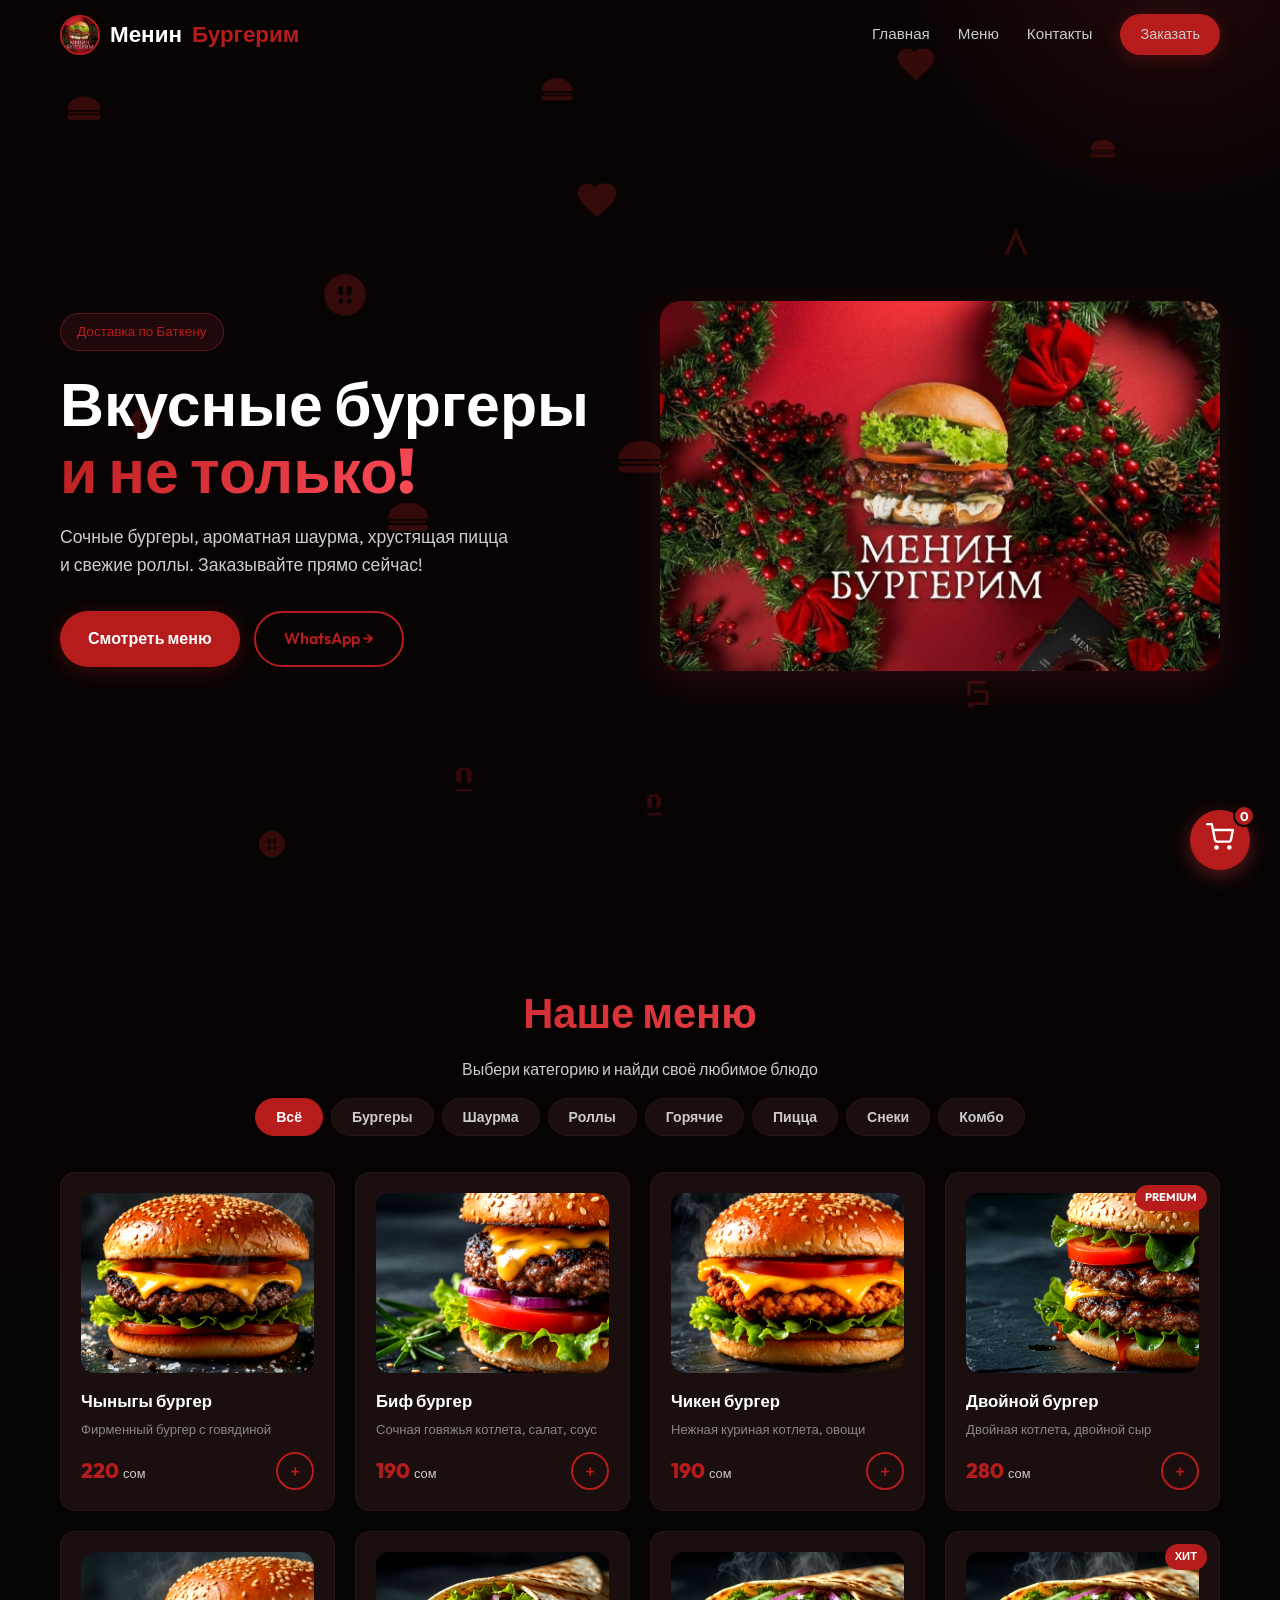
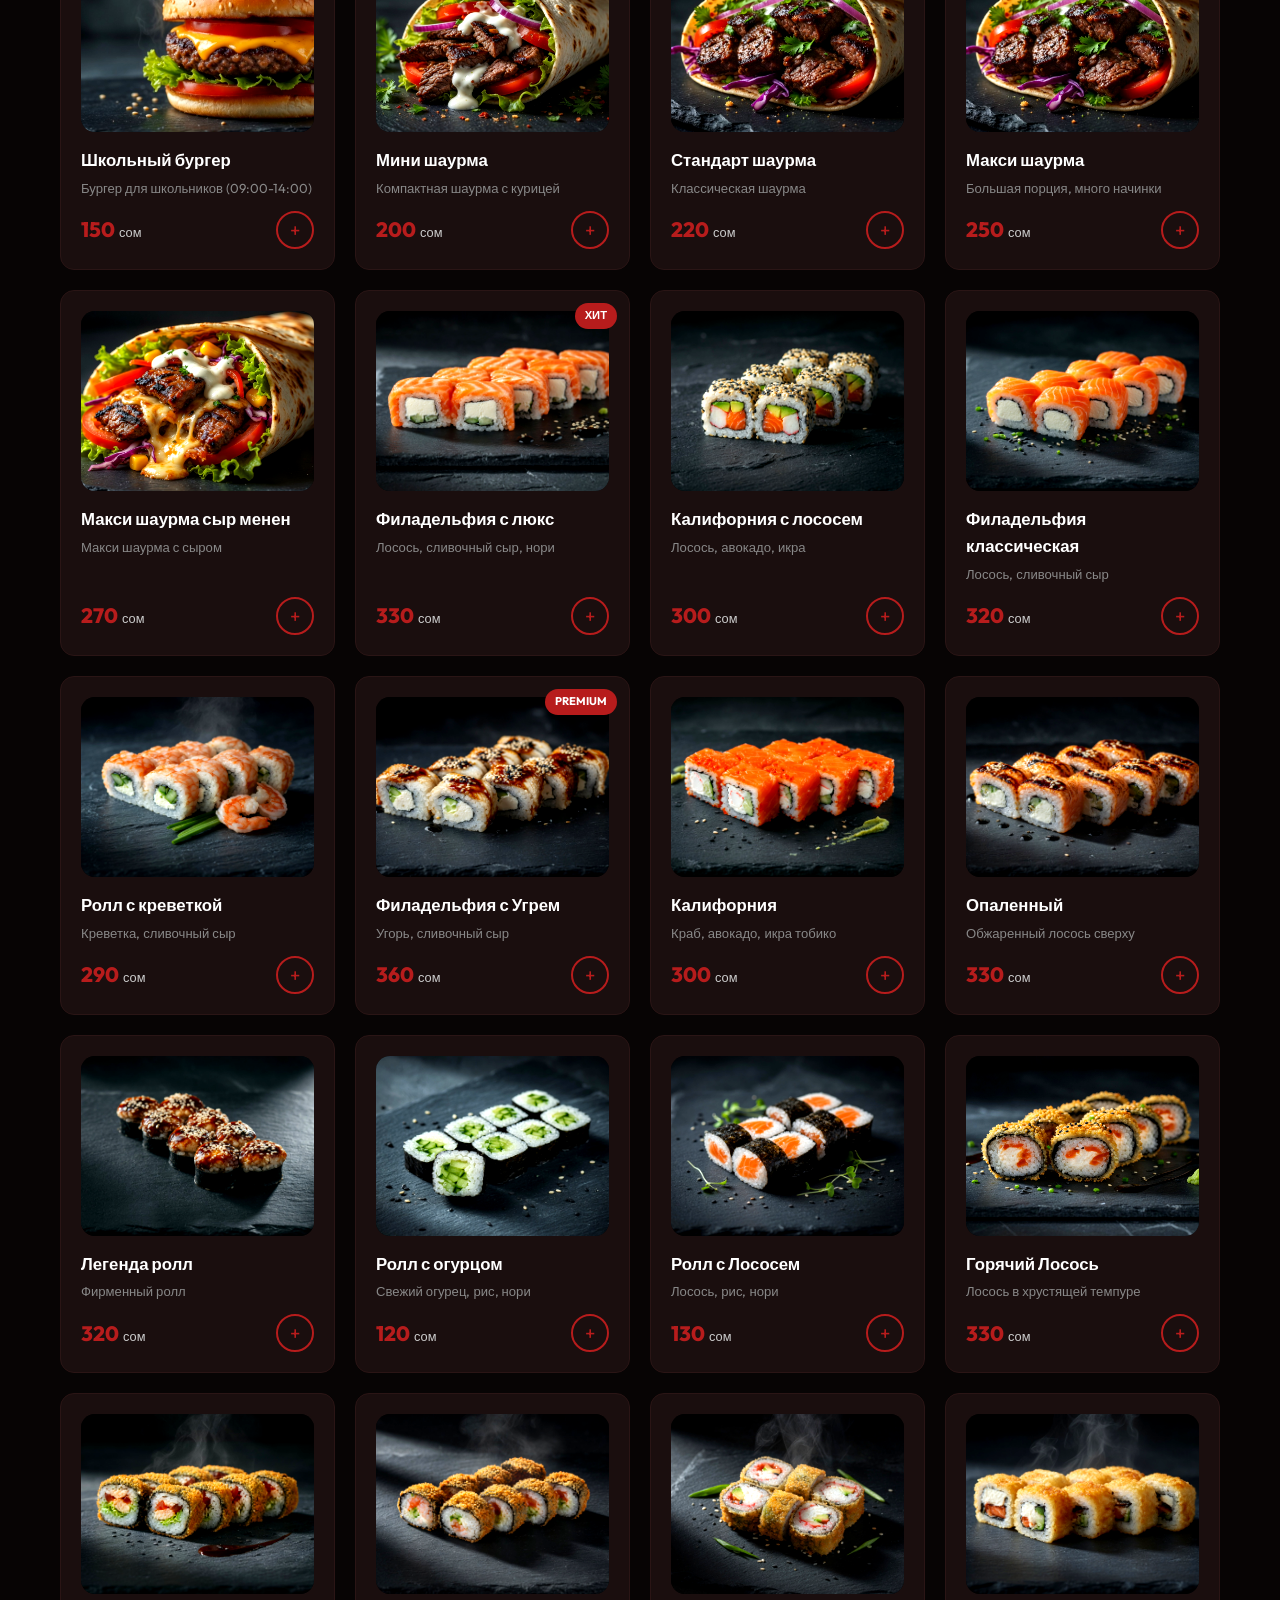
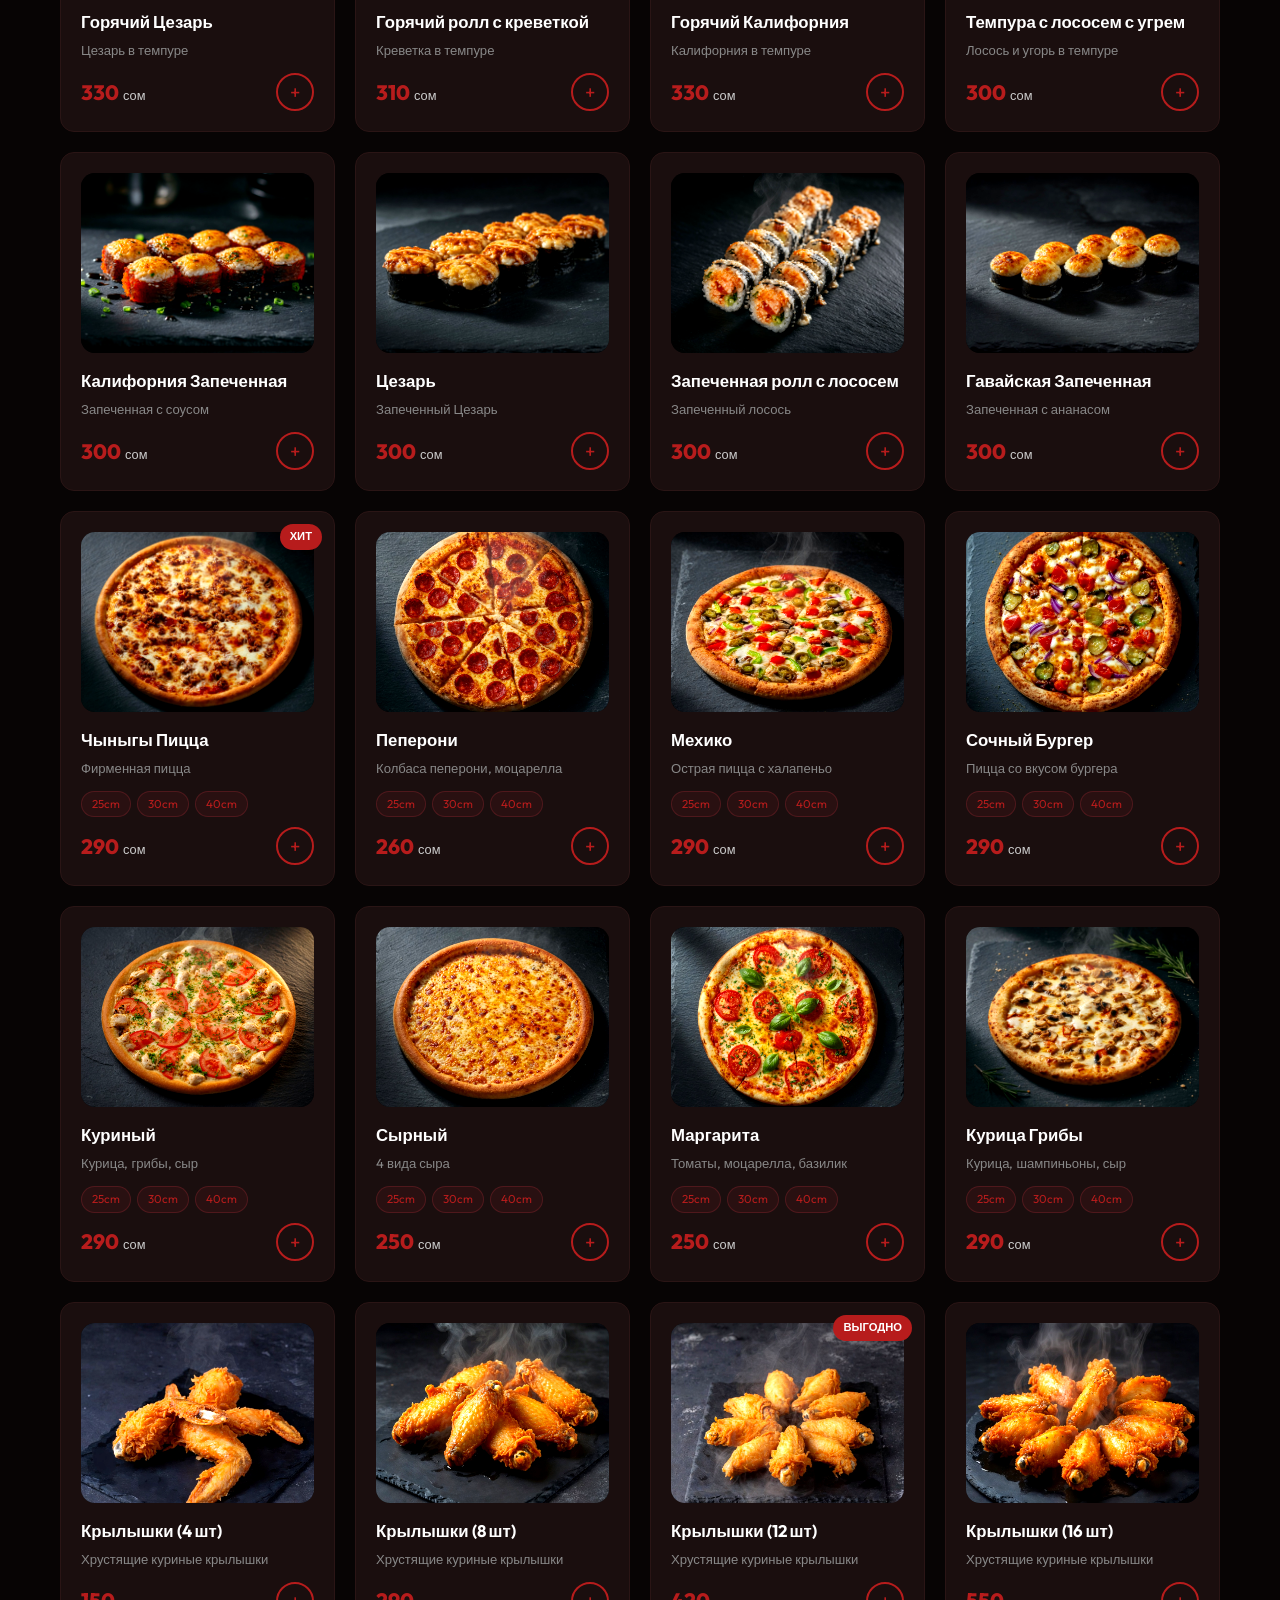
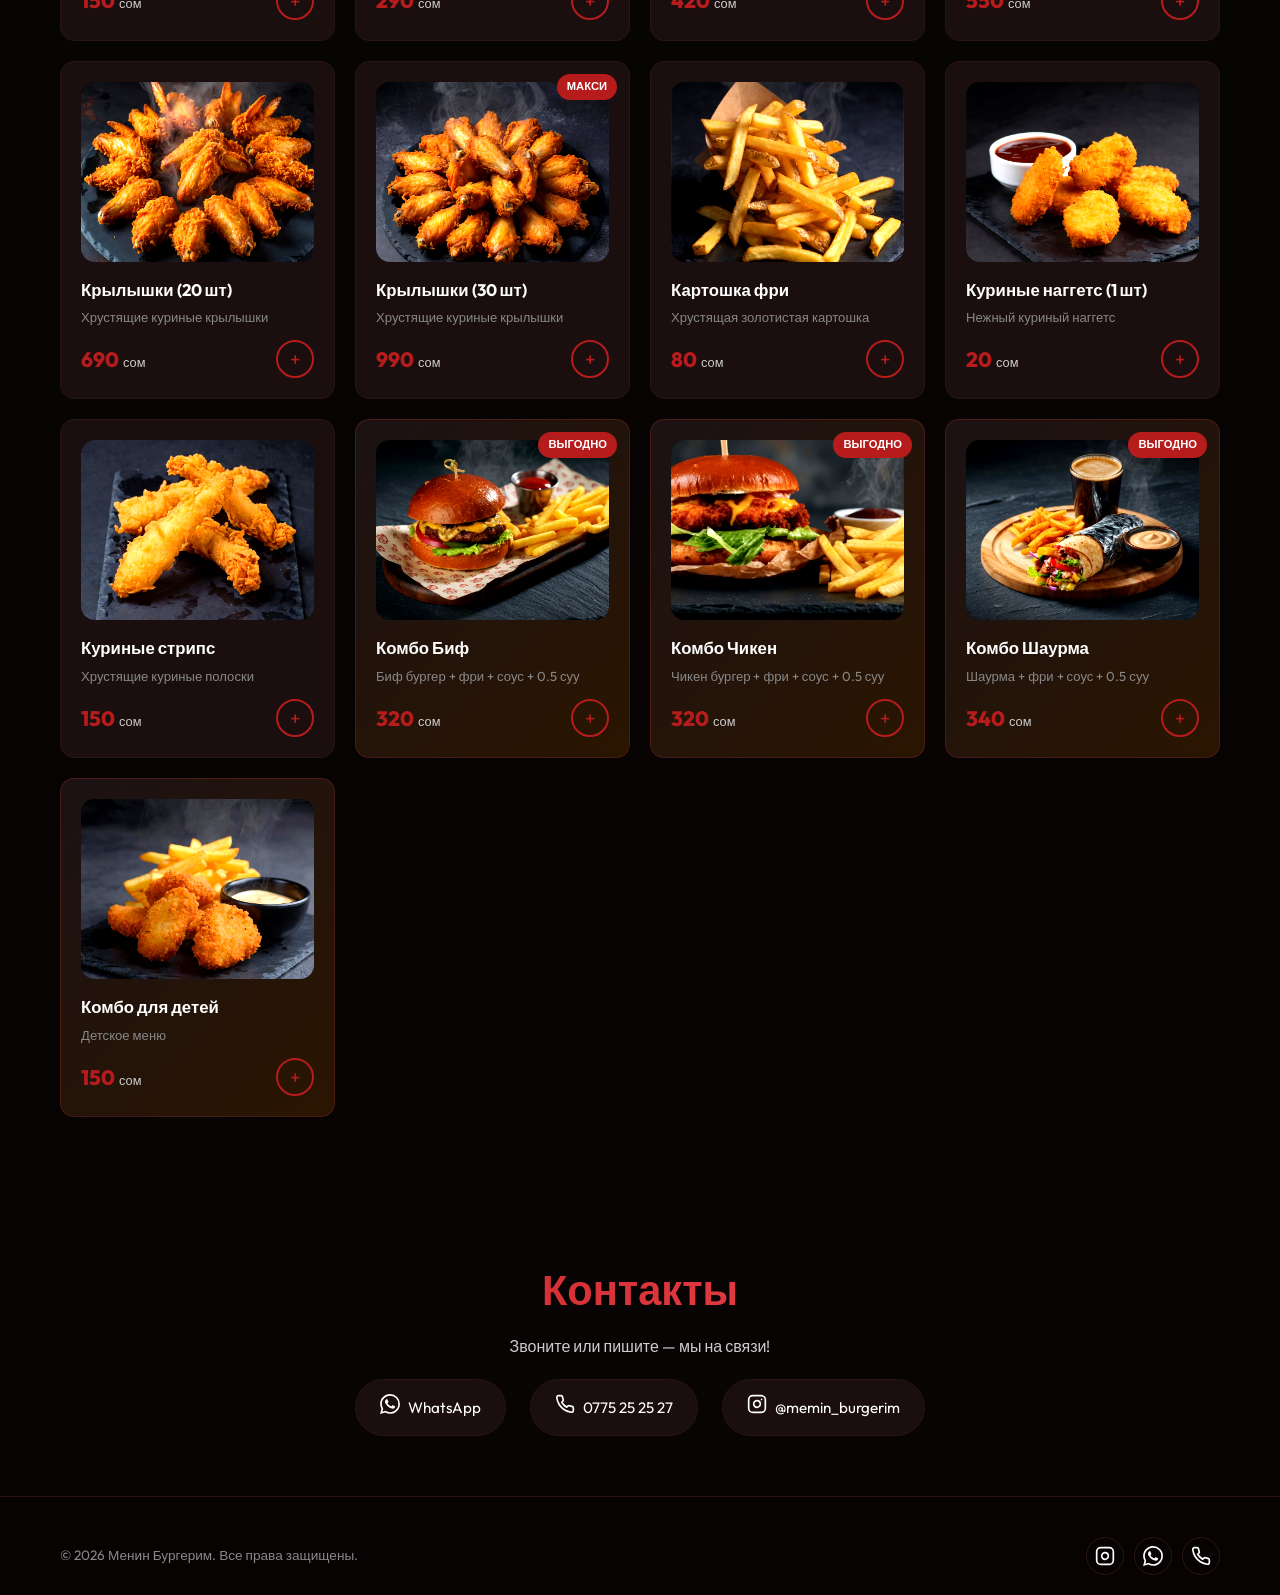
==== commit eb248be6: "Add files via upload" ====
--- a/index.html
+++ b/index.html
@@ -386,100 +386,76 @@
           <div class="bottom"><span class="price">300 <span class="unit">сом</span></span><button
               class="btn-cart">+</button></div>
         </div>
-        <div class="menu-card " data-cat="pizza" data-prices='{"25cm":290, "30cm":420, "40cm":600}'>
+        <div class="menu-card " data-cat="pizza">
           <div class="card-img-wrapper"><img src="menu/chynygy_pizza.jpg" alt="Чыныгы Пицца"></div><span
             class="badge">Хит</span>
           <h3>Чыныгы Пицца</h3>
           <p class="desc">Фирменная пицца</p>
-          <div class="sizes">
-            <span class="size-pill active" data-size="25cm">25cm</span>
-            <span class="size-pill" data-size="30cm">30cm</span>
-            <span class="size-pill" data-size="40cm">40cm</span>
-          </div>
+          <div class="sizes"><span class="size-pill">25cm</span><span class="size-pill">30cm</span><span
+              class="size-pill">40cm</span></div>
           <div class="bottom"><span class="price">290 <span class="unit">сом</span></span><button
               class="btn-cart">+</button></div>
         </div>
-        <div class="menu-card " data-cat="pizza" data-prices='{"25cm":260, "30cm":360, "40cm":550}'>
+        <div class="menu-card " data-cat="pizza">
           <div class="card-img-wrapper"><img src="menu/peperoni.jpg" alt="Пеперони"></div>
           <h3>Пеперони</h3>
           <p class="desc">Колбаса пеперони, моцарелла</p>
-          <div class="sizes">
-            <span class="size-pill active" data-size="25cm">25cm</span>
-            <span class="size-pill" data-size="30cm">30cm</span>
-            <span class="size-pill" data-size="40cm">40cm</span>
-          </div>
+          <div class="sizes"><span class="size-pill">25cm</span><span class="size-pill">30cm</span><span
+              class="size-pill">40cm</span></div>
           <div class="bottom"><span class="price">260 <span class="unit">сом</span></span><button
               class="btn-cart">+</button></div>
         </div>
-        <div class="menu-card " data-cat="pizza" data-prices='{"25cm":290, "30cm":420, "40cm":600}'>
+        <div class="menu-card " data-cat="pizza">
           <div class="card-img-wrapper"><img src="menu/mehiko.jpg" alt="Мехико"></div>
           <h3>Мехико</h3>
           <p class="desc">Острая пицца с халапеньо</p>
-          <div class="sizes">
-            <span class="size-pill active" data-size="25cm">25cm</span>
-            <span class="size-pill" data-size="30cm">30cm</span>
-            <span class="size-pill" data-size="40cm">40cm</span>
-          </div>
+          <div class="sizes"><span class="size-pill">25cm</span><span class="size-pill">30cm</span><span
+              class="size-pill">40cm</span></div>
           <div class="bottom"><span class="price">290 <span class="unit">сом</span></span><button
               class="btn-cart">+</button></div>
         </div>
-        <div class="menu-card " data-cat="pizza" data-prices='{"25cm":290, "30cm":420, "40cm":600}'>
+        <div class="menu-card " data-cat="pizza">
           <div class="card-img-wrapper"><img src="menu/sochnyy_burger_pizza.jpg" alt="Сочный Бургер"></div>
           <h3>Сочный Бургер</h3>
           <p class="desc">Пицца со вкусом бургера</p>
-          <div class="sizes">
-            <span class="size-pill active" data-size="25cm">25cm</span>
-            <span class="size-pill" data-size="30cm">30cm</span>
-            <span class="size-pill" data-size="40cm">40cm</span>
-          </div>
+          <div class="sizes"><span class="size-pill">25cm</span><span class="size-pill">30cm</span><span
+              class="size-pill">40cm</span></div>
           <div class="bottom"><span class="price">290 <span class="unit">сом</span></span><button
               class="btn-cart">+</button></div>
         </div>
-        <div class="menu-card " data-cat="pizza" data-prices='{"25cm":290, "30cm":420, "40cm":600}'>
+        <div class="menu-card " data-cat="pizza">
           <div class="card-img-wrapper"><img src="menu/kurinyy_pizza.jpg" alt="Куриный"></div>
           <h3>Куриный</h3>
           <p class="desc">Курица, грибы, сыр</p>
-          <div class="sizes">
-            <span class="size-pill active" data-size="25cm">25cm</span>
-            <span class="size-pill" data-size="30cm">30cm</span>
-            <span class="size-pill" data-size="40cm">40cm</span>
-          </div>
+          <div class="sizes"><span class="size-pill">25cm</span><span class="size-pill">30cm</span><span
+              class="size-pill">40cm</span></div>
           <div class="bottom"><span class="price">290 <span class="unit">сом</span></span><button
               class="btn-cart">+</button></div>
         </div>
-        <div class="menu-card " data-cat="pizza" data-prices='{"25cm":250, "30cm":300, "40cm":500}'>
+        <div class="menu-card " data-cat="pizza">
           <div class="card-img-wrapper"><img src="menu/syrnyy_pizza.jpg" alt="Сырный"></div>
           <h3>Сырный</h3>
           <p class="desc">4 вида сыра</p>
-          <div class="sizes">
-            <span class="size-pill active" data-size="25cm">25cm</span>
-            <span class="size-pill" data-size="30cm">30cm</span>
-            <span class="size-pill" data-size="40cm">40cm</span>
-          </div>
+          <div class="sizes"><span class="size-pill">25cm</span><span class="size-pill">30cm</span><span
+              class="size-pill">40cm</span></div>
           <div class="bottom"><span class="price">250 <span class="unit">сом</span></span><button
               class="btn-cart">+</button></div>
         </div>
-        <div class="menu-card " data-cat="pizza" data-prices='{"25cm":250, "30cm":300, "40cm":500}'>
+        <div class="menu-card " data-cat="pizza">
           <div class="card-img-wrapper"><img src="menu/margarita.jpg" alt="Маргарита"></div>
           <h3>Маргарита</h3>
           <p class="desc">Томаты, моцарелла, базилик</p>
-          <div class="sizes">
-            <span class="size-pill active" data-size="25cm">25cm</span>
-            <span class="size-pill" data-size="30cm">30cm</span>
-            <span class="size-pill" data-size="40cm">40cm</span>
-          </div>
+          <div class="sizes"><span class="size-pill">25cm</span><span class="size-pill">30cm</span><span
+              class="size-pill">40cm</span></div>
           <div class="bottom"><span class="price">250 <span class="unit">сом</span></span><button
               class="btn-cart">+</button></div>
         </div>
-        <div class="menu-card " data-cat="pizza" data-prices='{"25cm":290, "30cm":420, "40cm":600}'>
+        <div class="menu-card " data-cat="pizza">
           <div class="card-img-wrapper"><img src="menu/kuritsa_griby.jpg" alt="Курица Грибы"></div>
           <h3>Курица Грибы</h3>
           <p class="desc">Курица, шампиньоны, сыр</p>
-          <div class="sizes">
-            <span class="size-pill active" data-size="25cm">25cm</span>
-            <span class="size-pill" data-size="30cm">30cm</span>
-            <span class="size-pill" data-size="40cm">40cm</span>
-          </div>
+          <div class="sizes"><span class="size-pill">25cm</span><span class="size-pill">30cm</span><span
+              class="size-pill">40cm</span></div>
           <div class="bottom"><span class="price">290 <span class="unit">сом</span></span><button
               class="btn-cart">+</button></div>
         </div>
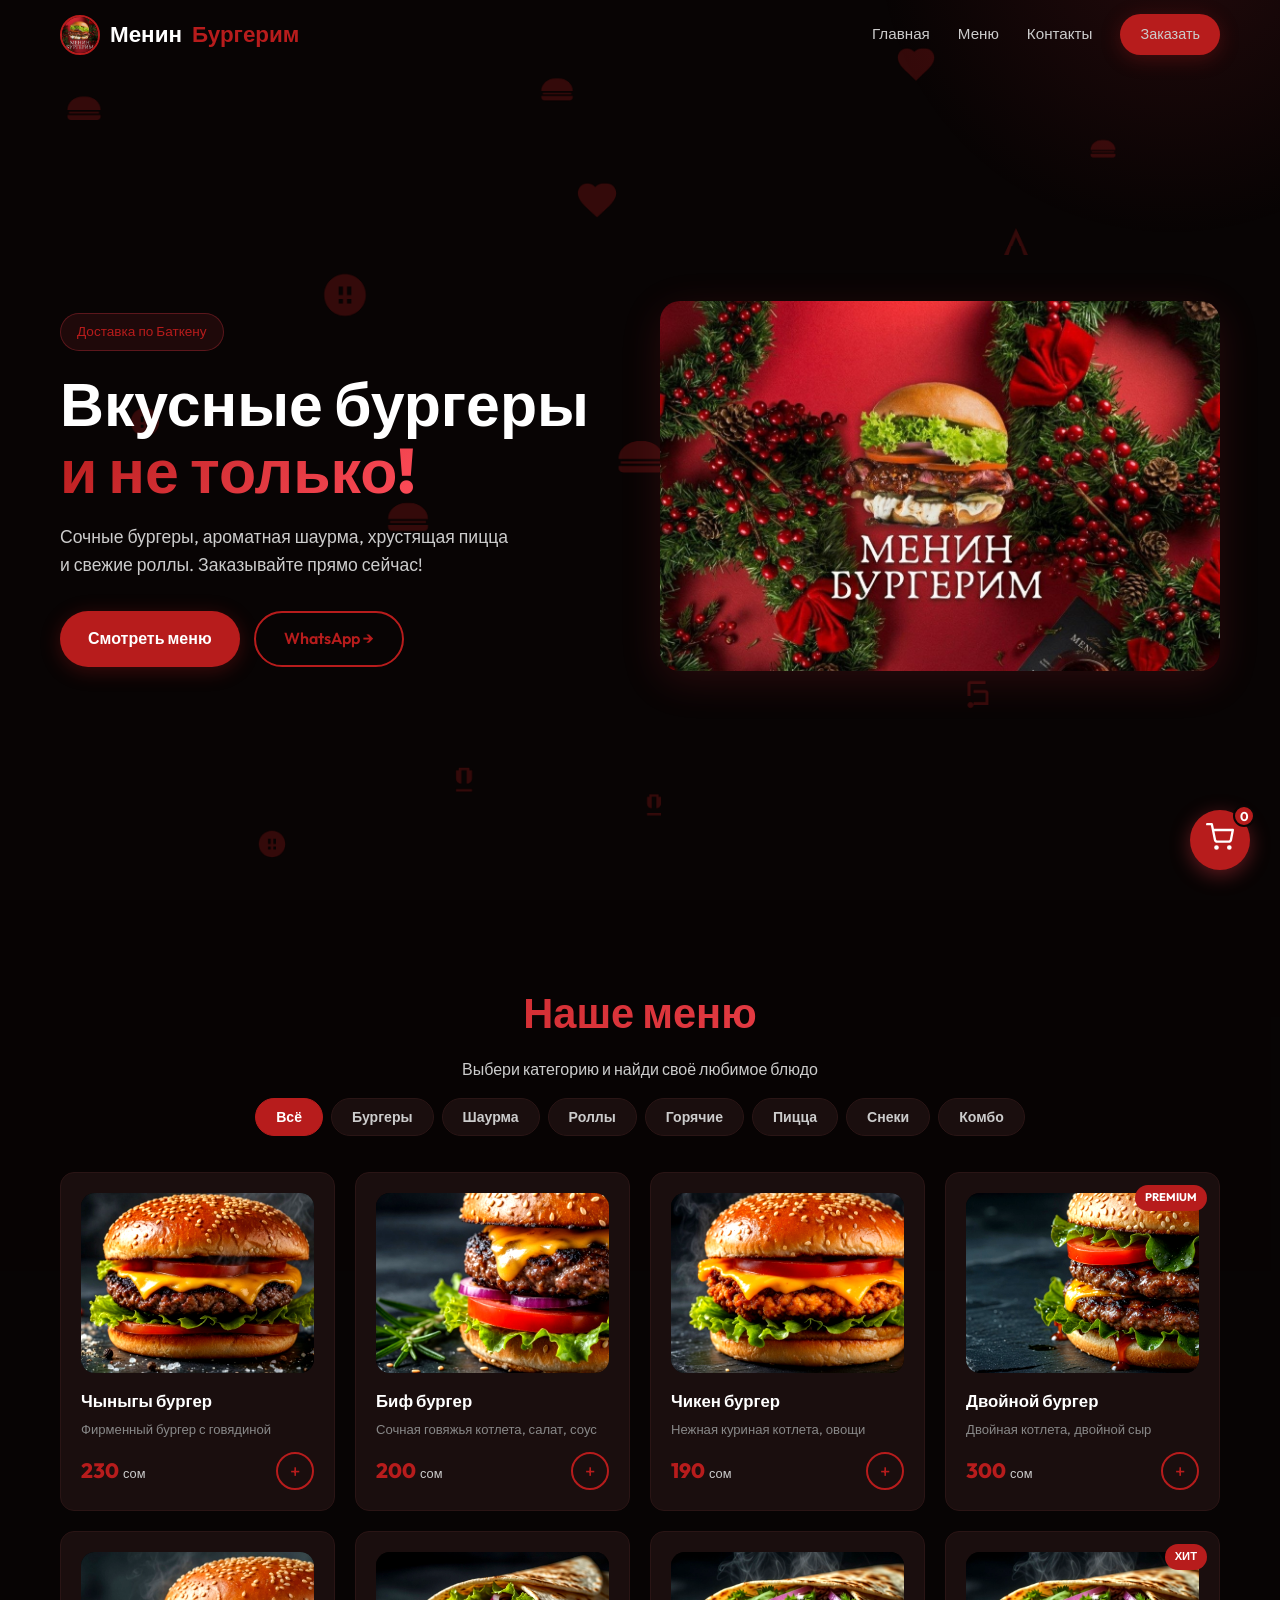
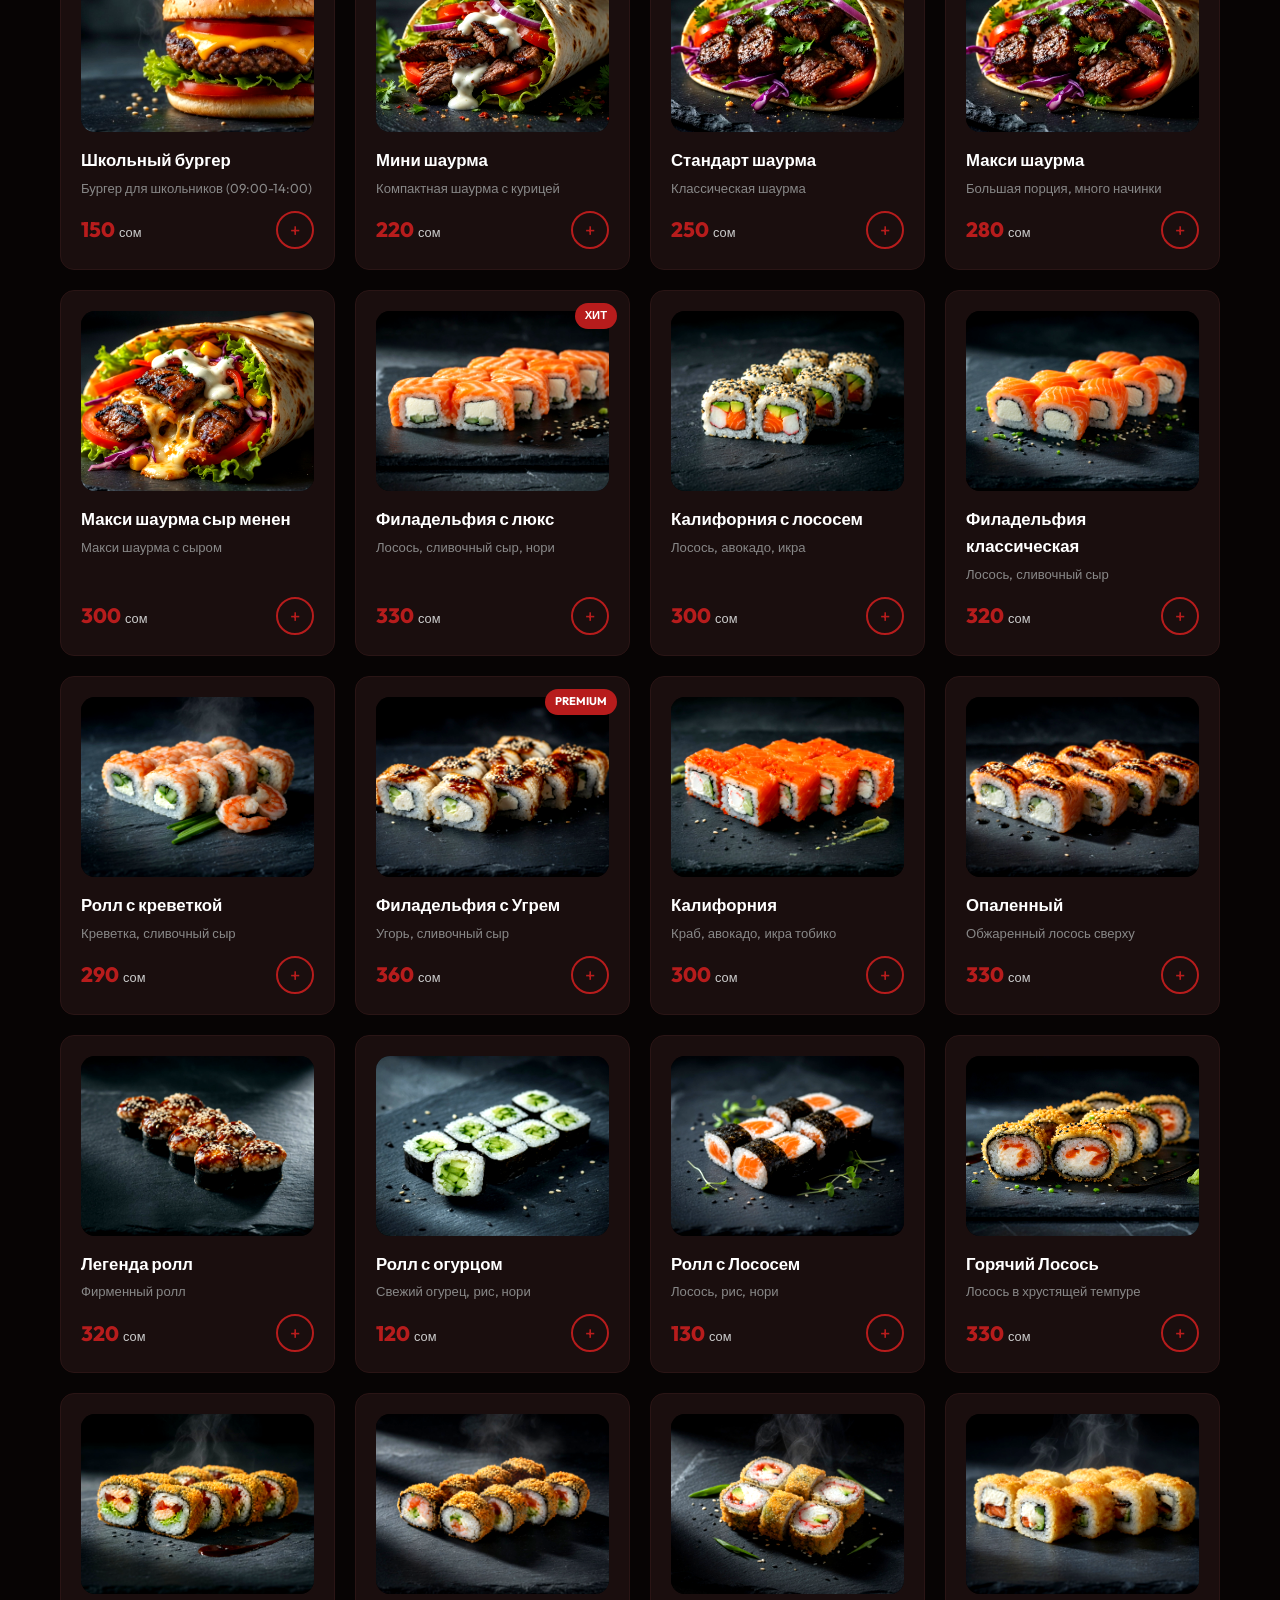
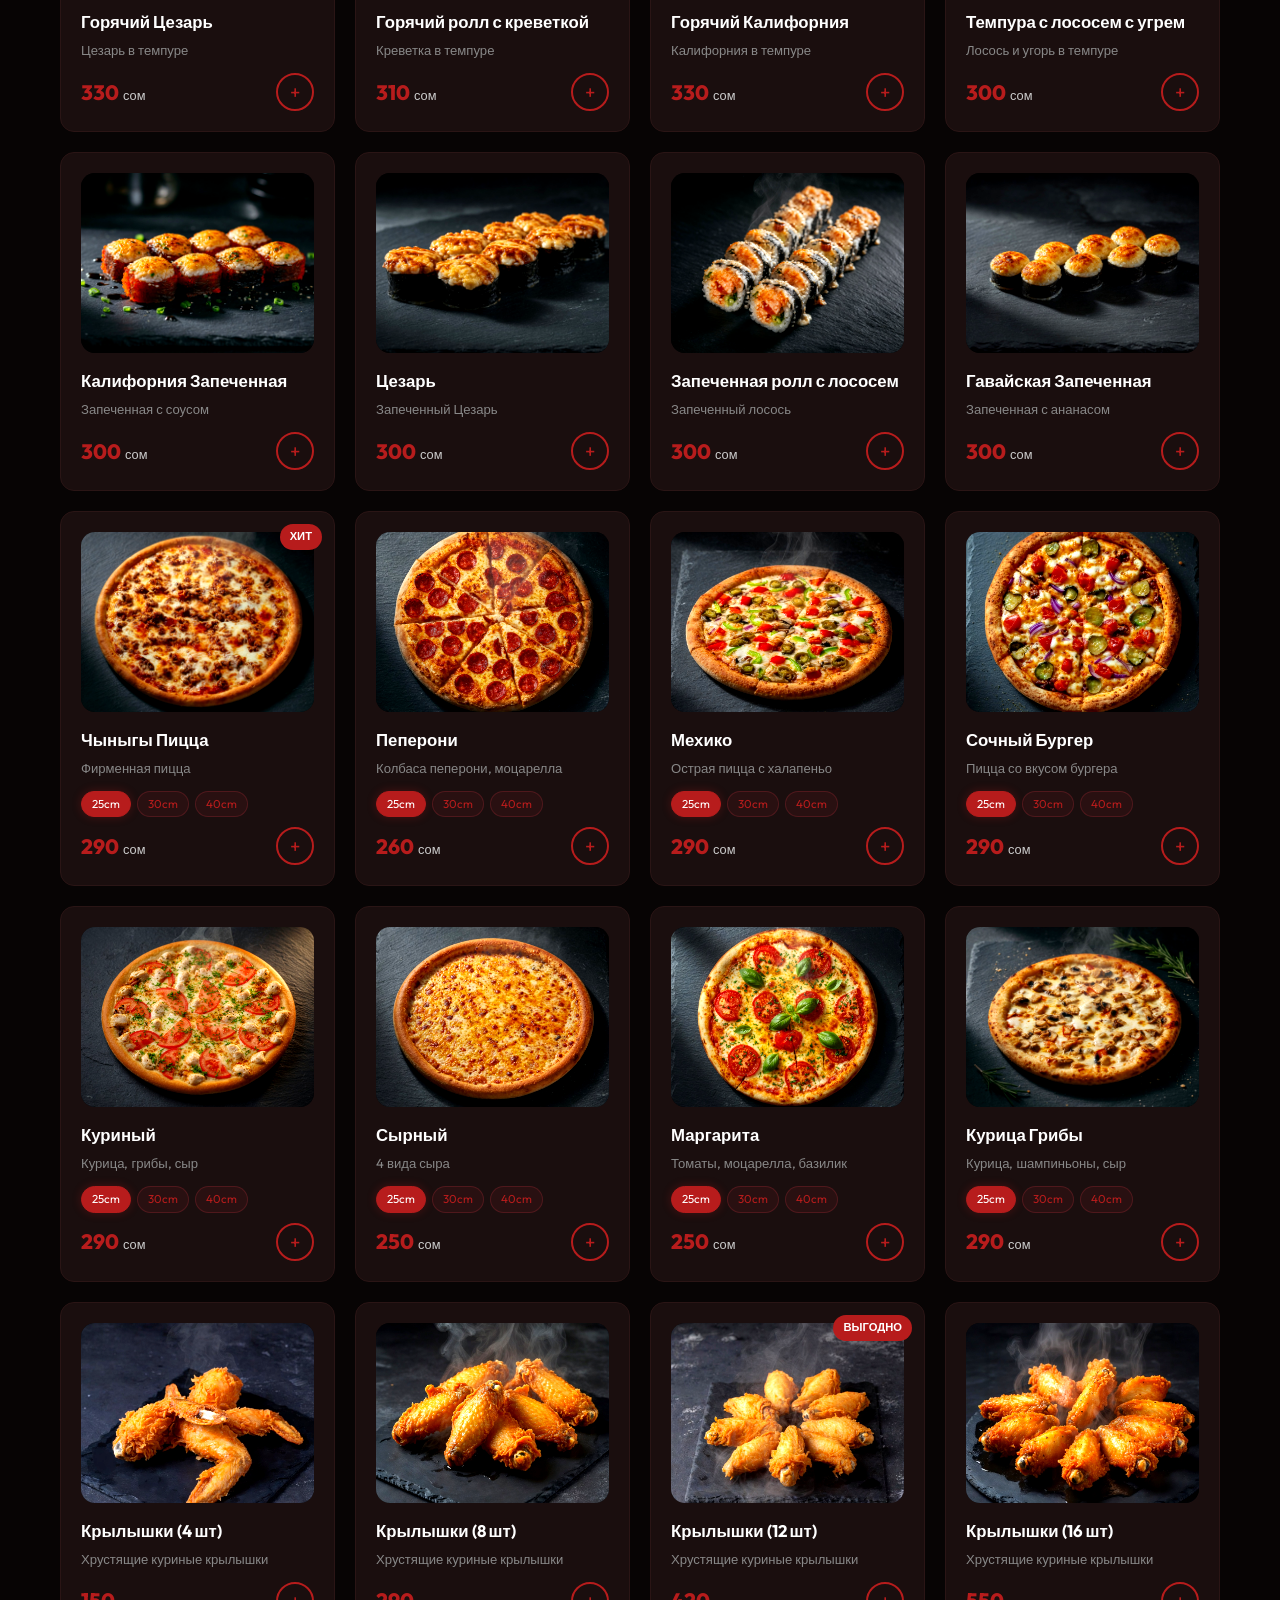
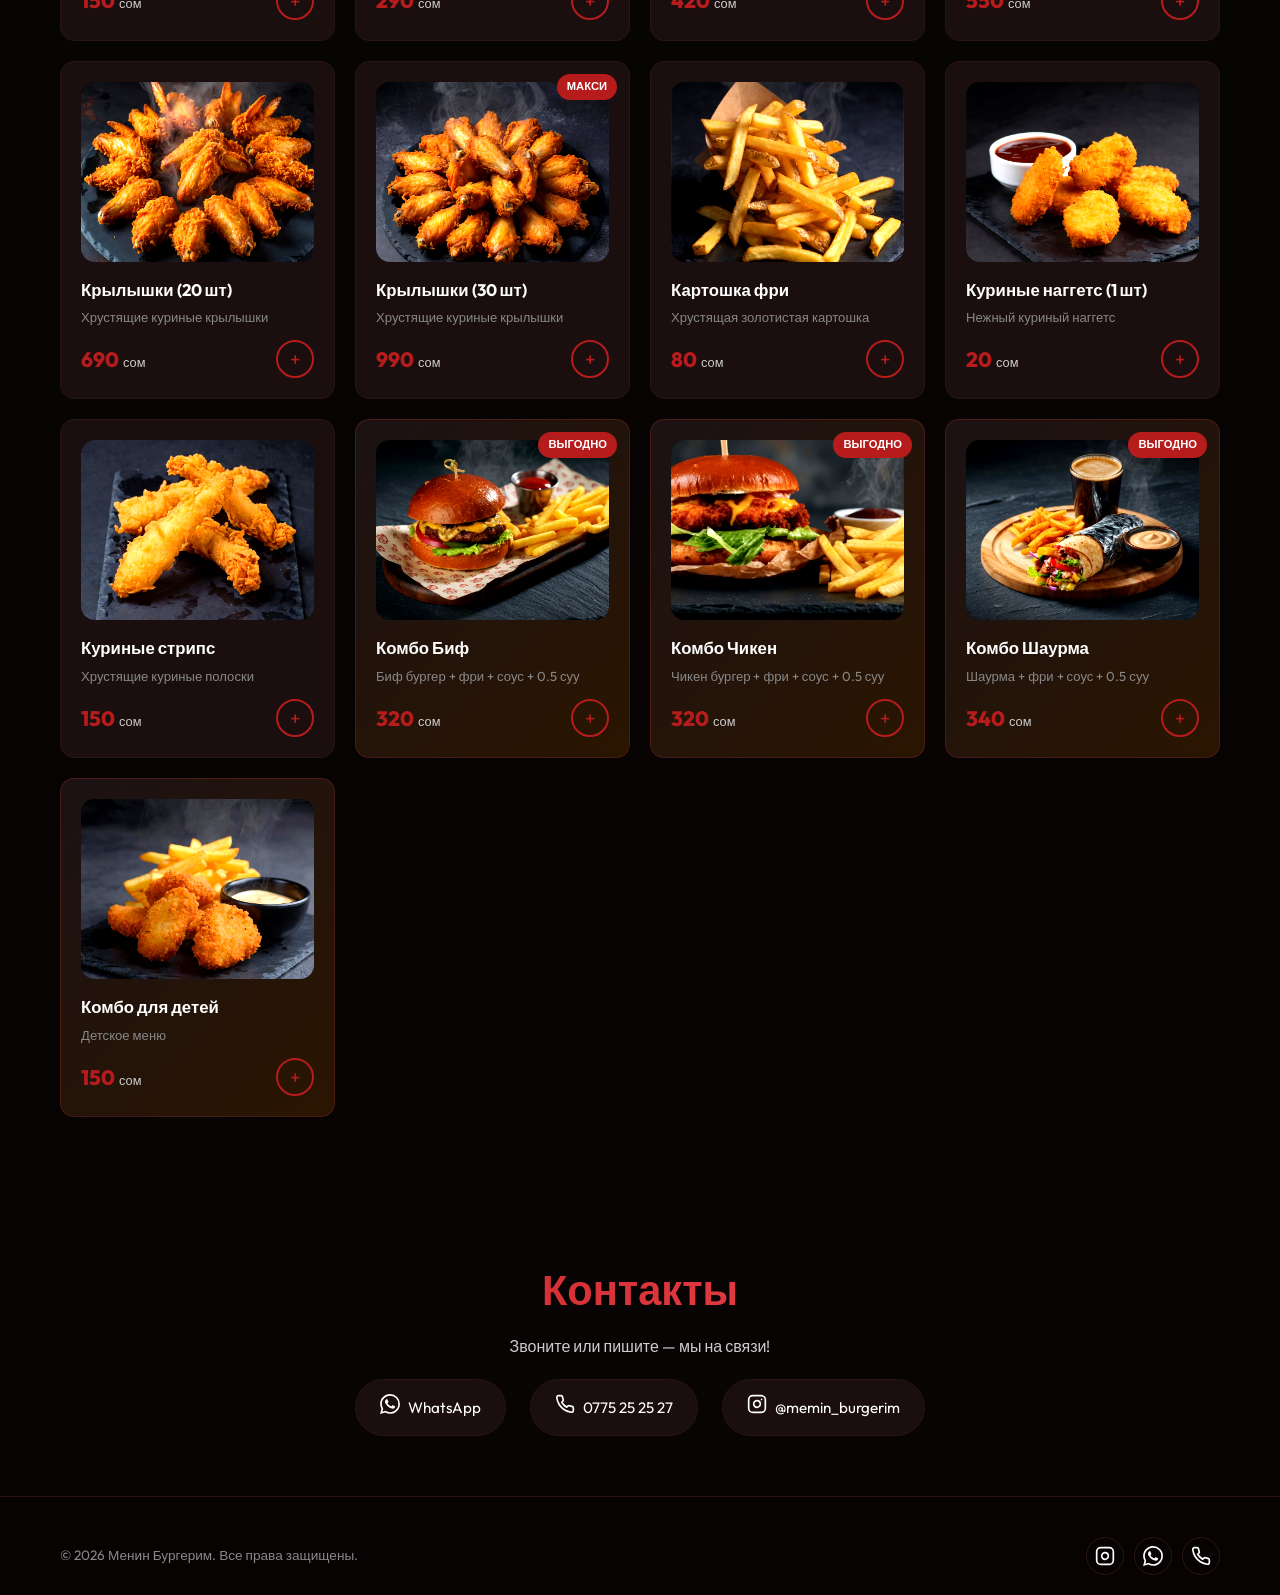
==== commit 804f0ef6: "Add files via upload" ====
--- a/index.html
+++ b/index.html
@@ -163,7 +163,7 @@
           <h3>Чыныгы бургер</h3>
           <p class="desc">Фирменный бургер с говядиной</p>
 
-          <div class="bottom"><span class="price">220 <span class="unit">сом</span></span><button
+          <div class="bottom"><span class="price">230 <span class="unit">сом</span></span><button
               class="btn-cart">+</button></div>
         </div>
         <div class="menu-card " data-cat="burgers">
@@ -171,7 +171,7 @@
           <h3>Биф бургер</h3>
           <p class="desc">Сочная говяжья котлета, салат, соус</p>
 
-          <div class="bottom"><span class="price">190 <span class="unit">сом</span></span><button
+          <div class="bottom"><span class="price">200 <span class="unit">сом</span></span><button
               class="btn-cart">+</button></div>
         </div>
         <div class="menu-card " data-cat="burgers">
@@ -188,7 +188,7 @@
           <h3>Двойной бургер</h3>
           <p class="desc">Двойная котлета, двойной сыр</p>
 
-          <div class="bottom"><span class="price">280 <span class="unit">сом</span></span><button
+          <div class="bottom"><span class="price">300 <span class="unit">сом</span></span><button
               class="btn-cart">+</button></div>
         </div>
         <div class="menu-card " data-cat="burgers">
@@ -204,7 +204,7 @@
           <h3>Мини шаурма</h3>
           <p class="desc">Компактная шаурма с курицей</p>
 
-          <div class="bottom"><span class="price">200 <span class="unit">сом</span></span><button
+          <div class="bottom"><span class="price">220 <span class="unit">сом</span></span><button
               class="btn-cart">+</button></div>
         </div>
         <div class="menu-card " data-cat="shawarma">
@@ -212,7 +212,7 @@
           <h3>Стандарт шаурма</h3>
           <p class="desc">Классическая шаурма</p>
 
-          <div class="bottom"><span class="price">220 <span class="unit">сом</span></span><button
+          <div class="bottom"><span class="price">250 <span class="unit">сом</span></span><button
               class="btn-cart">+</button></div>
         </div>
         <div class="menu-card " data-cat="shawarma">
@@ -221,7 +221,7 @@
           <h3>Макси шаурма</h3>
           <p class="desc">Большая порция, много начинки</p>
 
-          <div class="bottom"><span class="price">250 <span class="unit">сом</span></span><button
+          <div class="bottom"><span class="price">280 <span class="unit">сом</span></span><button
               class="btn-cart">+</button></div>
         </div>
         <div class="menu-card " data-cat="shawarma">
@@ -229,7 +229,7 @@
           <h3>Макси шаурма сыр менен</h3>
           <p class="desc">Макси шаурма с сыром</p>
 
-          <div class="bottom"><span class="price">270 <span class="unit">сом</span></span><button
+          <div class="bottom"><span class="price">300 <span class="unit">сом</span></span><button
               class="btn-cart">+</button></div>
         </div>
         <div class="menu-card " data-cat="rolls">
@@ -386,76 +386,100 @@
           <div class="bottom"><span class="price">300 <span class="unit">сом</span></span><button
               class="btn-cart">+</button></div>
         </div>
-        <div class="menu-card " data-cat="pizza">
+        <div class="menu-card " data-cat="pizza" data-prices='{"25cm":290, "30cm":420, "40cm":600}'>
           <div class="card-img-wrapper"><img src="menu/chynygy_pizza.jpg" alt="Чыныгы Пицца"></div><span
             class="badge">Хит</span>
           <h3>Чыныгы Пицца</h3>
           <p class="desc">Фирменная пицца</p>
-          <div class="sizes"><span class="size-pill">25cm</span><span class="size-pill">30cm</span><span
-              class="size-pill">40cm</span></div>
+          <div class="sizes">
+            <span class="size-pill active" data-size="25cm">25cm</span>
+            <span class="size-pill" data-size="30cm">30cm</span>
+            <span class="size-pill" data-size="40cm">40cm</span>
+          </div>
           <div class="bottom"><span class="price">290 <span class="unit">сом</span></span><button
               class="btn-cart">+</button></div>
         </div>
-        <div class="menu-card " data-cat="pizza">
+        <div class="menu-card " data-cat="pizza" data-prices='{"25cm":260, "30cm":360, "40cm":550}'>
           <div class="card-img-wrapper"><img src="menu/peperoni.jpg" alt="Пеперони"></div>
           <h3>Пеперони</h3>
           <p class="desc">Колбаса пеперони, моцарелла</p>
-          <div class="sizes"><span class="size-pill">25cm</span><span class="size-pill">30cm</span><span
-              class="size-pill">40cm</span></div>
+          <div class="sizes">
+            <span class="size-pill active" data-size="25cm">25cm</span>
+            <span class="size-pill" data-size="30cm">30cm</span>
+            <span class="size-pill" data-size="40cm">40cm</span>
+          </div>
           <div class="bottom"><span class="price">260 <span class="unit">сом</span></span><button
               class="btn-cart">+</button></div>
         </div>
-        <div class="menu-card " data-cat="pizza">
+        <div class="menu-card " data-cat="pizza" data-prices='{"25cm":290, "30cm":420, "40cm":600}'>
           <div class="card-img-wrapper"><img src="menu/mehiko.jpg" alt="Мехико"></div>
           <h3>Мехико</h3>
           <p class="desc">Острая пицца с халапеньо</p>
-          <div class="sizes"><span class="size-pill">25cm</span><span class="size-pill">30cm</span><span
-              class="size-pill">40cm</span></div>
+          <div class="sizes">
+            <span class="size-pill active" data-size="25cm">25cm</span>
+            <span class="size-pill" data-size="30cm">30cm</span>
+            <span class="size-pill" data-size="40cm">40cm</span>
+          </div>
           <div class="bottom"><span class="price">290 <span class="unit">сом</span></span><button
               class="btn-cart">+</button></div>
         </div>
-        <div class="menu-card " data-cat="pizza">
+        <div class="menu-card " data-cat="pizza" data-prices='{"25cm":290, "30cm":420, "40cm":600}'>
           <div class="card-img-wrapper"><img src="menu/sochnyy_burger_pizza.jpg" alt="Сочный Бургер"></div>
           <h3>Сочный Бургер</h3>
           <p class="desc">Пицца со вкусом бургера</p>
-          <div class="sizes"><span class="size-pill">25cm</span><span class="size-pill">30cm</span><span
-              class="size-pill">40cm</span></div>
+          <div class="sizes">
+            <span class="size-pill active" data-size="25cm">25cm</span>
+            <span class="size-pill" data-size="30cm">30cm</span>
+            <span class="size-pill" data-size="40cm">40cm</span>
+          </div>
           <div class="bottom"><span class="price">290 <span class="unit">сом</span></span><button
               class="btn-cart">+</button></div>
         </div>
-        <div class="menu-card " data-cat="pizza">
+        <div class="menu-card " data-cat="pizza" data-prices='{"25cm":290, "30cm":420, "40cm":600}'>
           <div class="card-img-wrapper"><img src="menu/kurinyy_pizza.jpg" alt="Куриный"></div>
           <h3>Куриный</h3>
           <p class="desc">Курица, грибы, сыр</p>
-          <div class="sizes"><span class="size-pill">25cm</span><span class="size-pill">30cm</span><span
-              class="size-pill">40cm</span></div>
+          <div class="sizes">
+            <span class="size-pill active" data-size="25cm">25cm</span>
+            <span class="size-pill" data-size="30cm">30cm</span>
+            <span class="size-pill" data-size="40cm">40cm</span>
+          </div>
           <div class="bottom"><span class="price">290 <span class="unit">сом</span></span><button
               class="btn-cart">+</button></div>
         </div>
-        <div class="menu-card " data-cat="pizza">
+        <div class="menu-card " data-cat="pizza" data-prices='{"25cm":250, "30cm":300, "40cm":500}'>
           <div class="card-img-wrapper"><img src="menu/syrnyy_pizza.jpg" alt="Сырный"></div>
           <h3>Сырный</h3>
           <p class="desc">4 вида сыра</p>
-          <div class="sizes"><span class="size-pill">25cm</span><span class="size-pill">30cm</span><span
-              class="size-pill">40cm</span></div>
+          <div class="sizes">
+            <span class="size-pill active" data-size="25cm">25cm</span>
+            <span class="size-pill" data-size="30cm">30cm</span>
+            <span class="size-pill" data-size="40cm">40cm</span>
+          </div>
           <div class="bottom"><span class="price">250 <span class="unit">сом</span></span><button
               class="btn-cart">+</button></div>
         </div>
-        <div class="menu-card " data-cat="pizza">
+        <div class="menu-card " data-cat="pizza" data-prices='{"25cm":250, "30cm":300, "40cm":500}'>
           <div class="card-img-wrapper"><img src="menu/margarita.jpg" alt="Маргарита"></div>
           <h3>Маргарита</h3>
           <p class="desc">Томаты, моцарелла, базилик</p>
-          <div class="sizes"><span class="size-pill">25cm</span><span class="size-pill">30cm</span><span
-              class="size-pill">40cm</span></div>
+          <div class="sizes">
+            <span class="size-pill active" data-size="25cm">25cm</span>
+            <span class="size-pill" data-size="30cm">30cm</span>
+            <span class="size-pill" data-size="40cm">40cm</span>
+          </div>
           <div class="bottom"><span class="price">250 <span class="unit">сом</span></span><button
               class="btn-cart">+</button></div>
         </div>
-        <div class="menu-card " data-cat="pizza">
+        <div class="menu-card " data-cat="pizza" data-prices='{"25cm":290, "30cm":420, "40cm":600}'>
           <div class="card-img-wrapper"><img src="menu/kuritsa_griby.jpg" alt="Курица Грибы"></div>
           <h3>Курица Грибы</h3>
           <p class="desc">Курица, шампиньоны, сыр</p>
-          <div class="sizes"><span class="size-pill">25cm</span><span class="size-pill">30cm</span><span
-              class="size-pill">40cm</span></div>
+          <div class="sizes">
+            <span class="size-pill active" data-size="25cm">25cm</span>
+            <span class="size-pill" data-size="30cm">30cm</span>
+            <span class="size-pill" data-size="40cm">40cm</span>
+          </div>
           <div class="bottom"><span class="price">290 <span class="unit">сом</span></span><button
               class="btn-cart">+</button></div>
         </div>
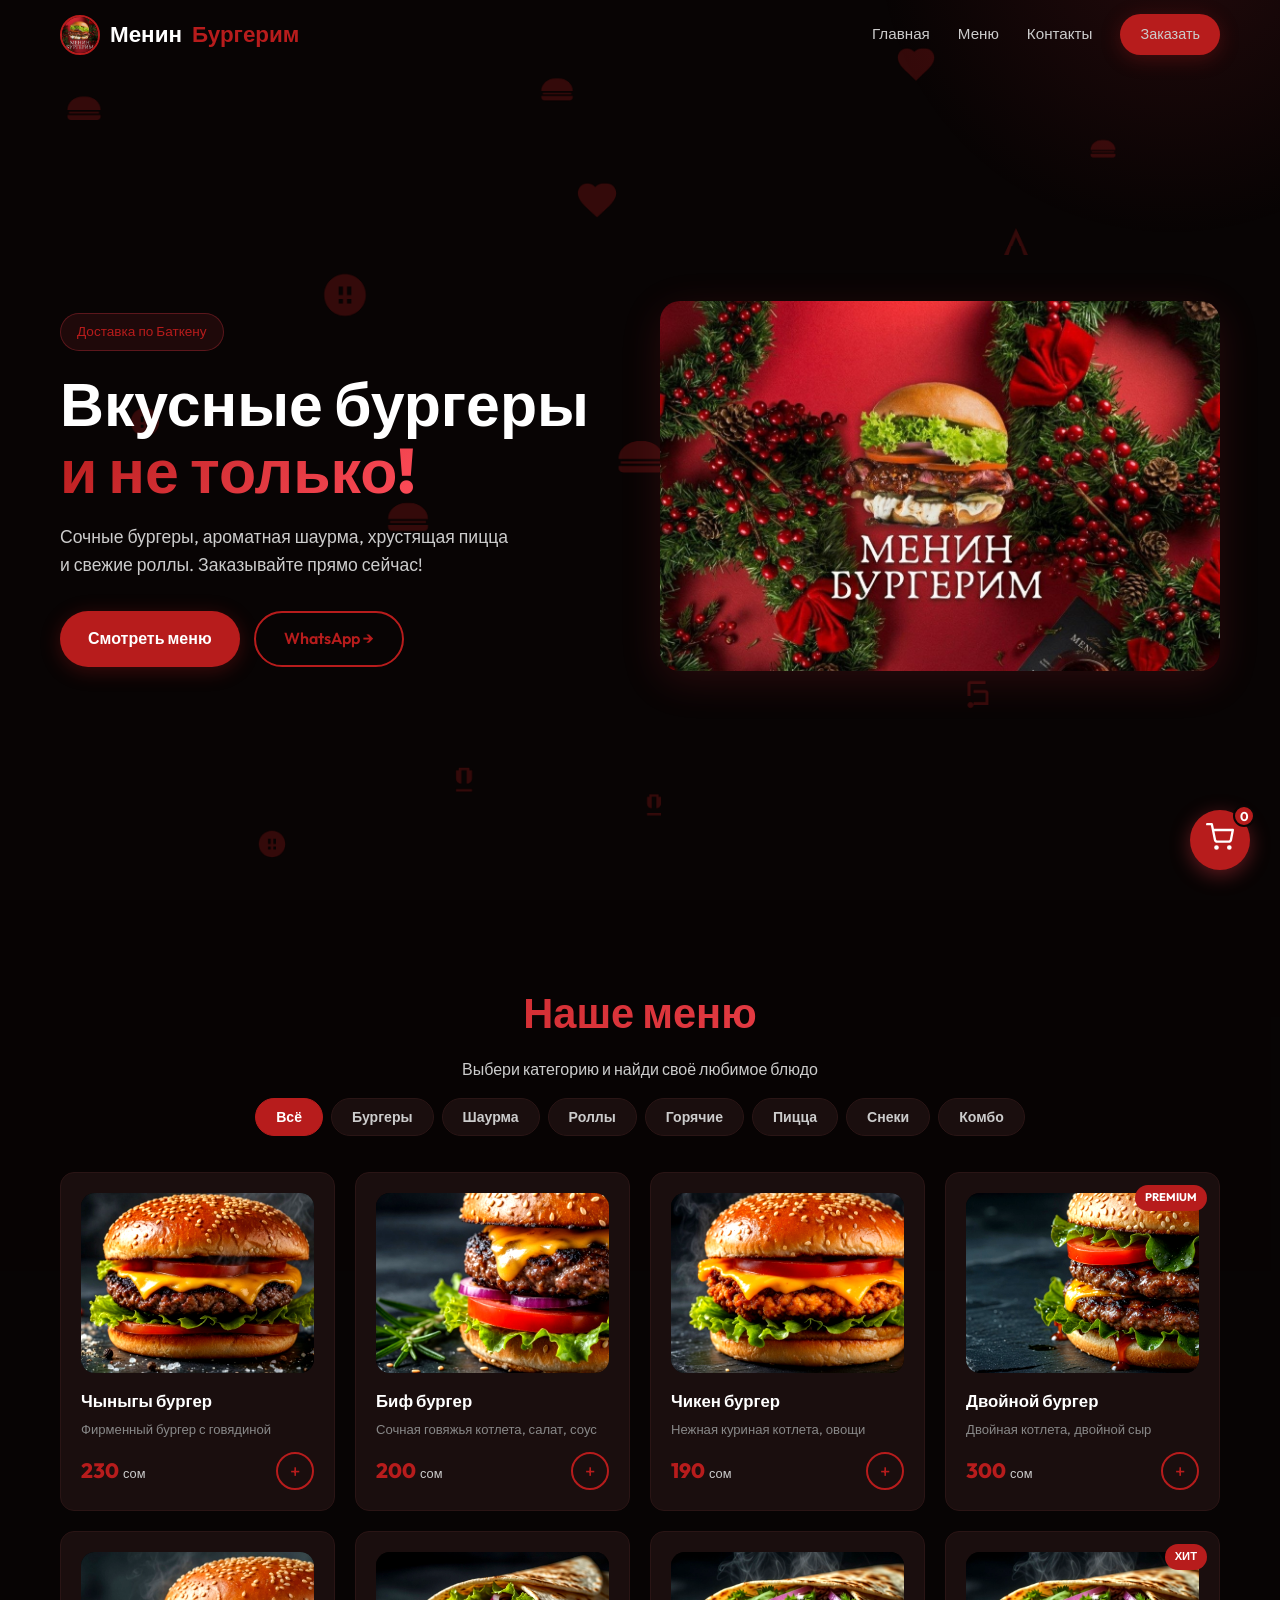
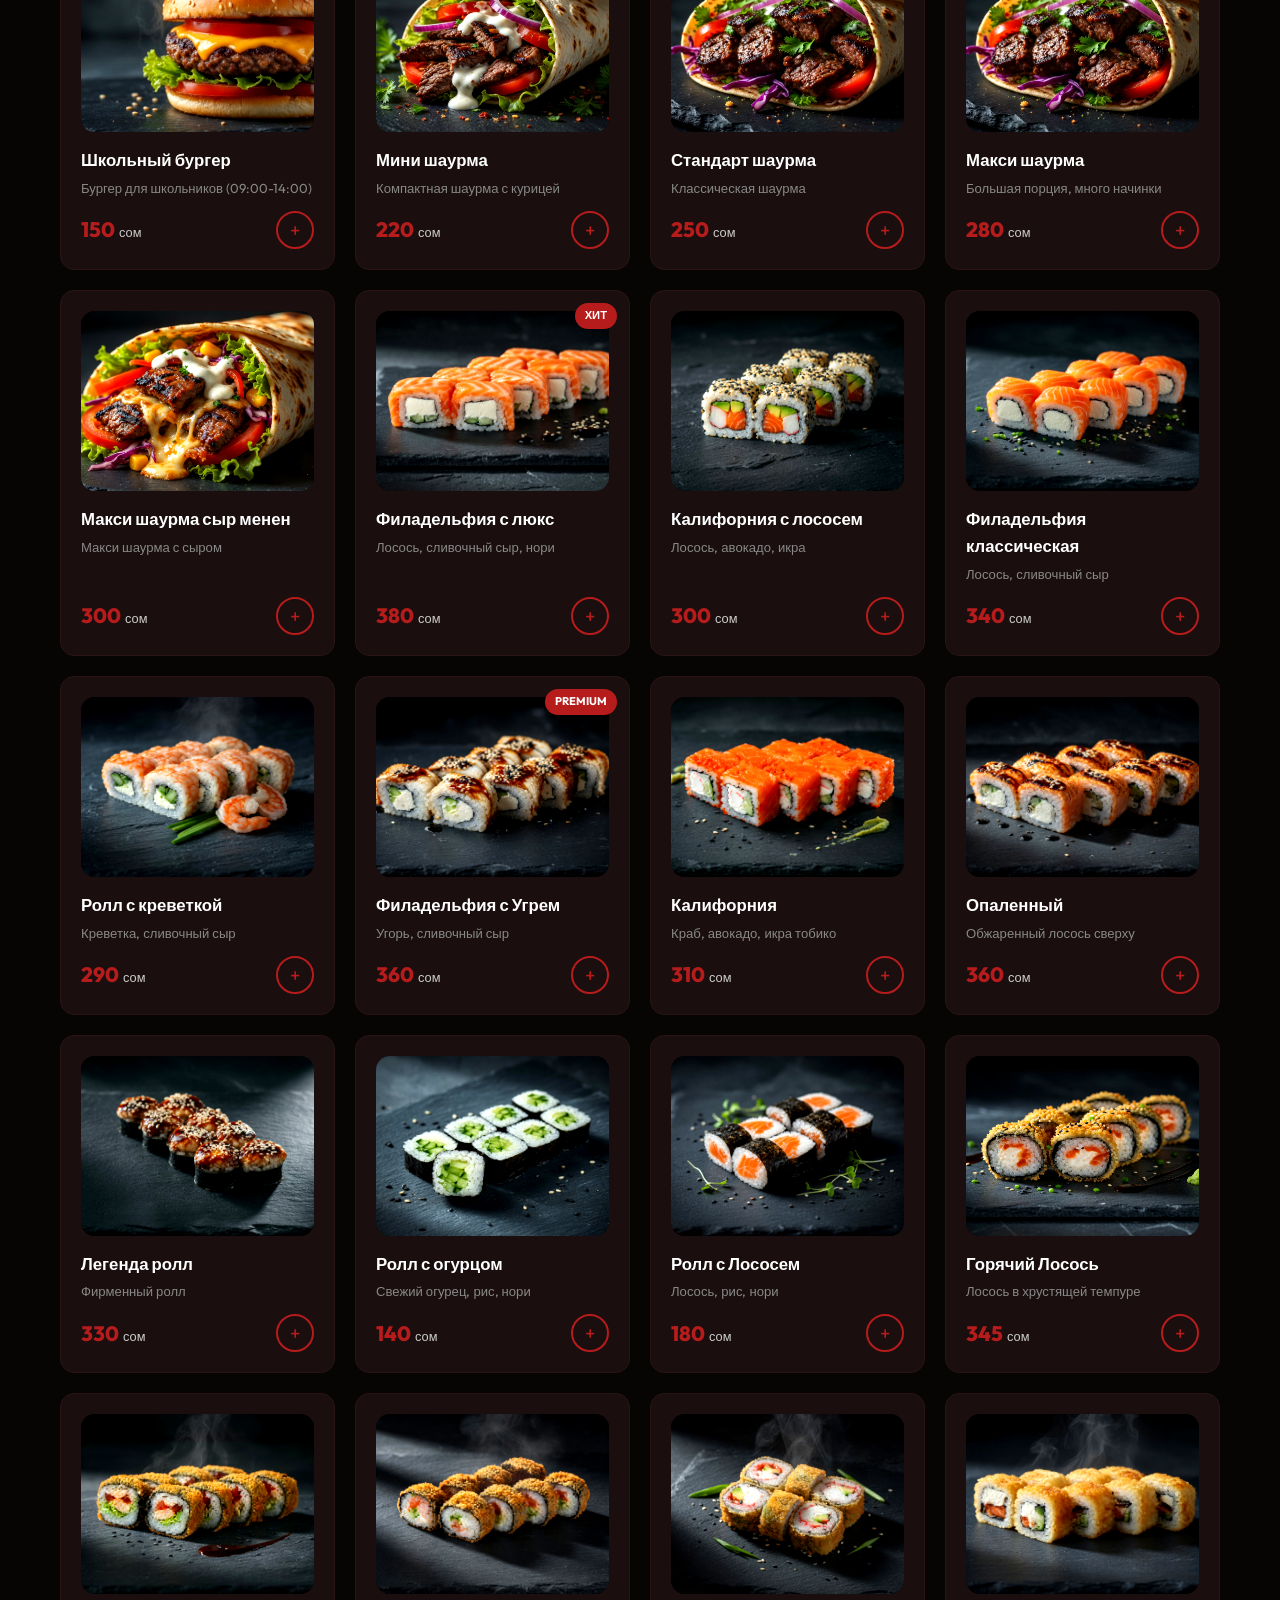
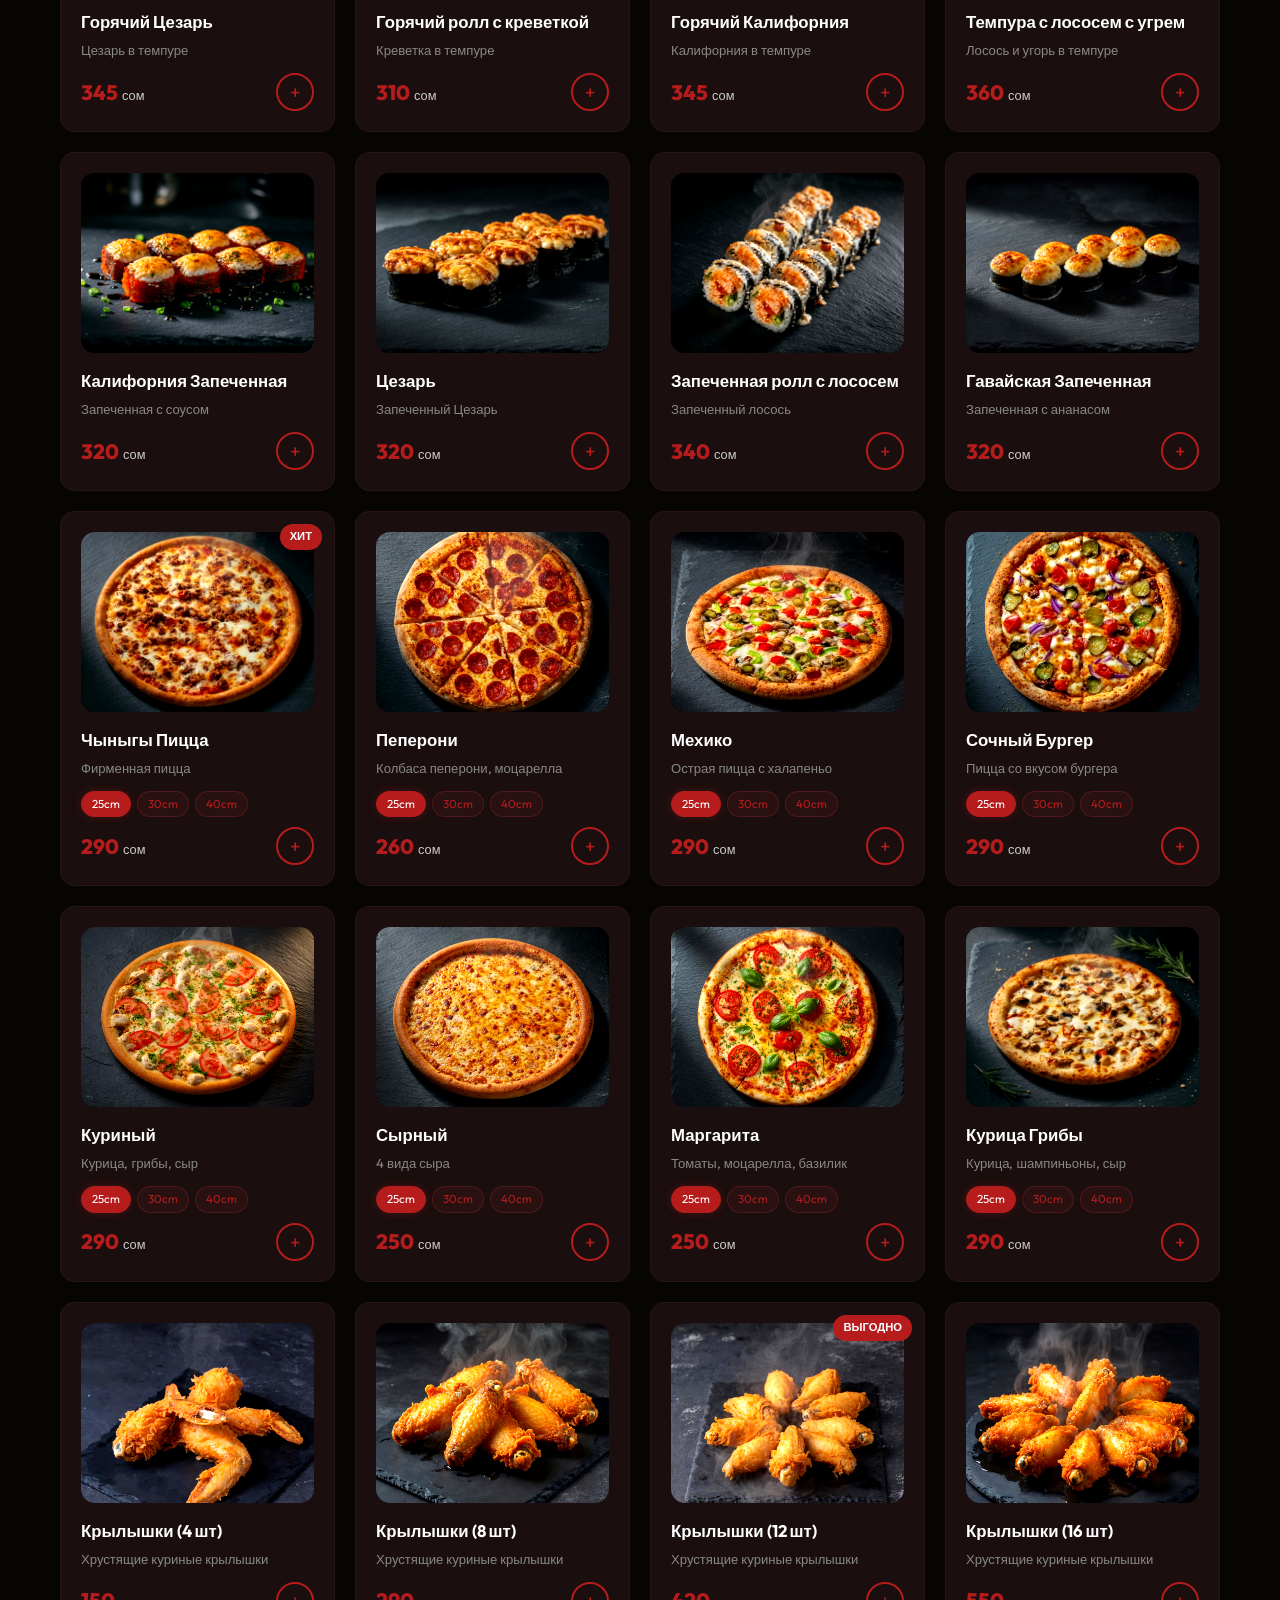
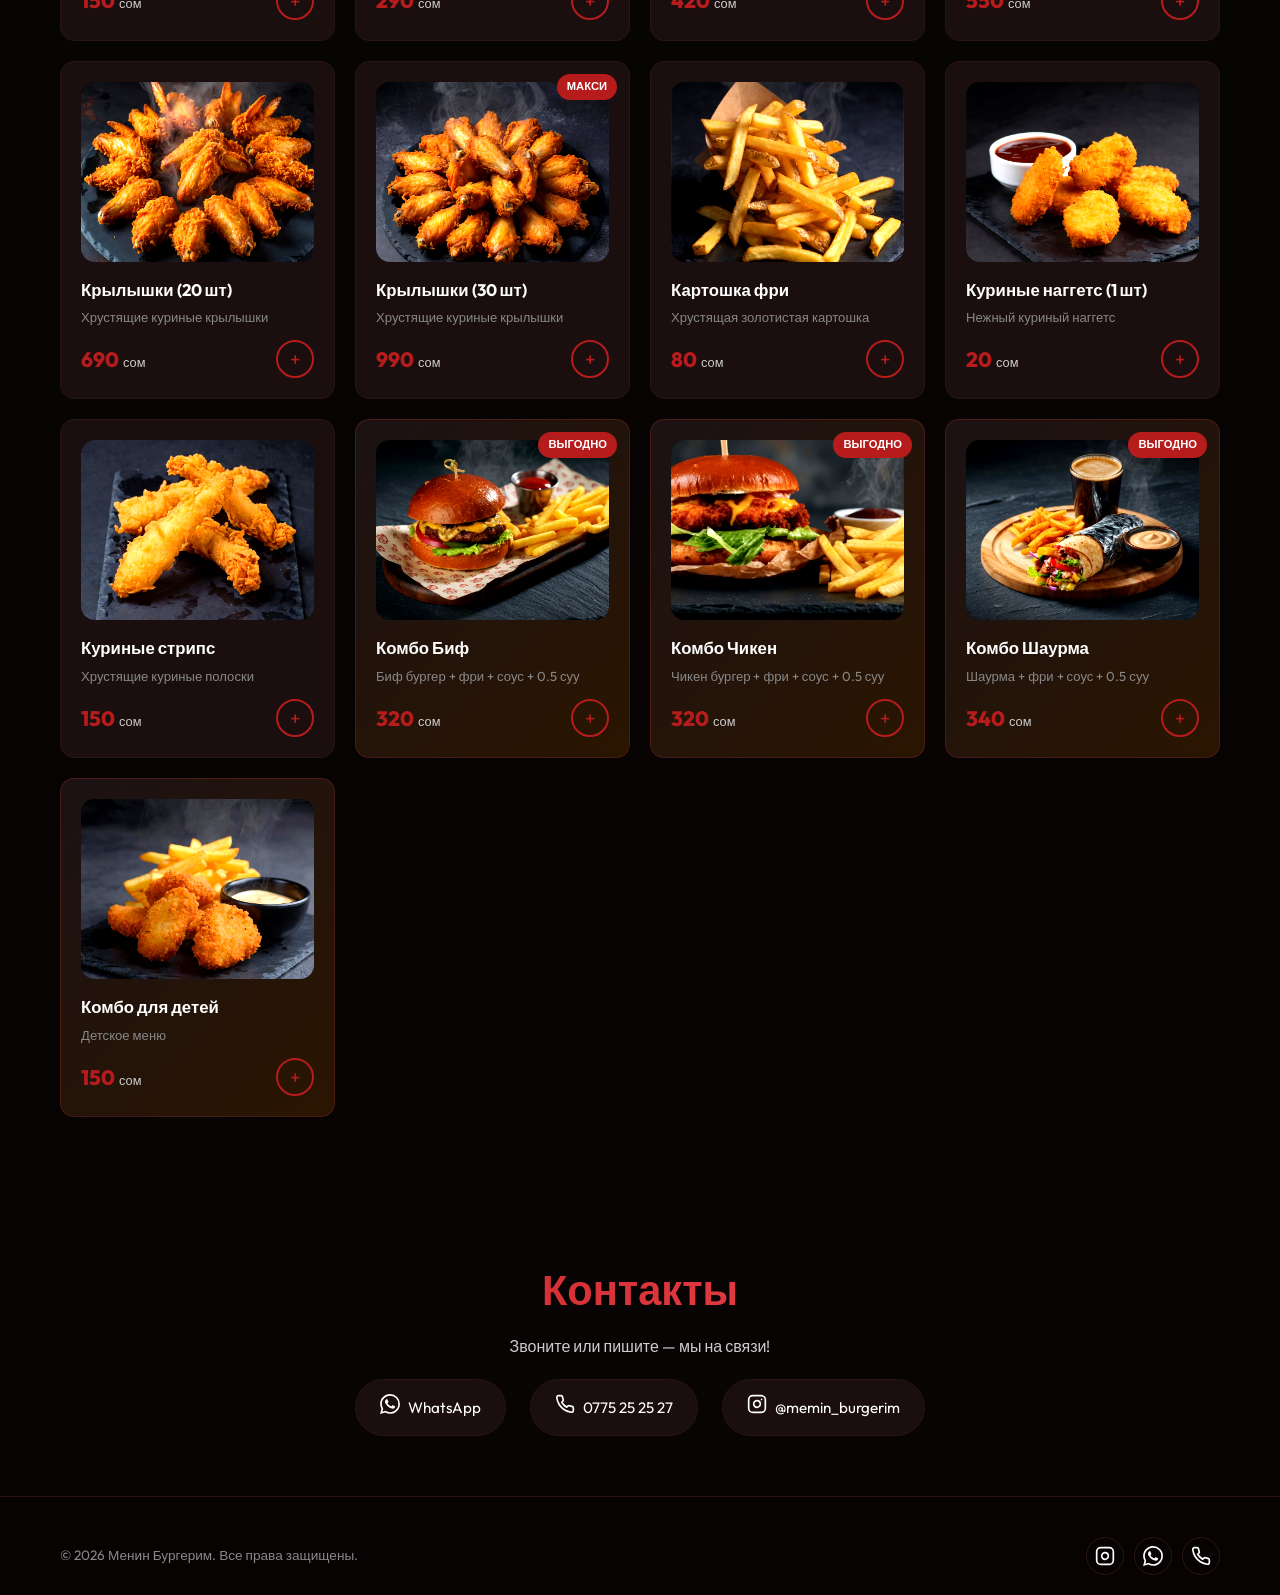
==== commit 6bcbf253: "Add files via upload" ====
--- a/index.html
+++ b/index.html
@@ -238,7 +238,7 @@
           <h3>Филадельфия с люкс</h3>
           <p class="desc">Лосось, сливочный сыр, нори</p>
 
-          <div class="bottom"><span class="price">330 <span class="unit">сом</span></span><button
+          <div class="bottom"><span class="price">380 <span class="unit">сом</span></span><button
               class="btn-cart">+</button></div>
         </div>
         <div class="menu-card " data-cat="rolls">
@@ -254,7 +254,7 @@
           <h3>Филадельфия классическая</h3>
           <p class="desc">Лосось, сливочный сыр</p>
 
-          <div class="bottom"><span class="price">320 <span class="unit">сом</span></span><button
+          <div class="bottom"><span class="price">340 <span class="unit">сом</span></span><button
               class="btn-cart">+</button></div>
         </div>
         <div class="menu-card " data-cat="rolls">
@@ -279,7 +279,7 @@
           <h3>Калифорния</h3>
           <p class="desc">Краб, авокадо, икра тобико</p>
 
-          <div class="bottom"><span class="price">300 <span class="unit">сом</span></span><button
+          <div class="bottom"><span class="price">310 <span class="unit">сом</span></span><button
               class="btn-cart">+</button></div>
         </div>
         <div class="menu-card " data-cat="rolls">
@@ -287,7 +287,7 @@
           <h3>Опаленный</h3>
           <p class="desc">Обжаренный лосось сверху</p>
 
-          <div class="bottom"><span class="price">330 <span class="unit">сом</span></span><button
+          <div class="bottom"><span class="price">360 <span class="unit">сом</span></span><button
               class="btn-cart">+</button></div>
         </div>
         <div class="menu-card " data-cat="rolls">
@@ -295,7 +295,7 @@
           <h3>Легенда ролл</h3>
           <p class="desc">Фирменный ролл</p>
 
-          <div class="bottom"><span class="price">320 <span class="unit">сом</span></span><button
+          <div class="bottom"><span class="price">330 <span class="unit">сом</span></span><button
               class="btn-cart">+</button></div>
         </div>
         <div class="menu-card " data-cat="rolls">
@@ -303,7 +303,7 @@
           <h3>Ролл с огурцом</h3>
           <p class="desc">Свежий огурец, рис, нори</p>
 
-          <div class="bottom"><span class="price">120 <span class="unit">сом</span></span><button
+          <div class="bottom"><span class="price">140 <span class="unit">сом</span></span><button
               class="btn-cart">+</button></div>
         </div>
         <div class="menu-card " data-cat="rolls">
@@ -311,7 +311,7 @@
           <h3>Ролл с Лососем</h3>
           <p class="desc">Лосось, рис, нори</p>
 
-          <div class="bottom"><span class="price">130 <span class="unit">сом</span></span><button
+          <div class="bottom"><span class="price">180 <span class="unit">сом</span></span><button
               class="btn-cart">+</button></div>
         </div>
         <div class="menu-card " data-cat="hot_rolls">
@@ -319,7 +319,7 @@
           <h3>Горячий Лосось</h3>
           <p class="desc">Лосось в хрустящей темпуре</p>
 
-          <div class="bottom"><span class="price">330 <span class="unit">сом</span></span><button
+          <div class="bottom"><span class="price">345 <span class="unit">сом</span></span><button
               class="btn-cart">+</button></div>
         </div>
         <div class="menu-card " data-cat="hot_rolls">
@@ -327,7 +327,7 @@
           <h3>Горячий Цезарь</h3>
           <p class="desc">Цезарь в темпуре</p>
 
-          <div class="bottom"><span class="price">330 <span class="unit">сом</span></span><button
+          <div class="bottom"><span class="price">345 <span class="unit">сом</span></span><button
               class="btn-cart">+</button></div>
         </div>
         <div class="menu-card " data-cat="hot_rolls">
@@ -343,7 +343,7 @@
           <h3>Горячий Калифорния</h3>
           <p class="desc">Калифорния в темпуре</p>
 
-          <div class="bottom"><span class="price">330 <span class="unit">сом</span></span><button
+          <div class="bottom"><span class="price">345 <span class="unit">сом</span></span><button
               class="btn-cart">+</button></div>
         </div>
         <div class="menu-card " data-cat="hot_rolls">
@@ -351,7 +351,7 @@
           <h3>Темпура с лососем с угрем</h3>
           <p class="desc">Лосось и угорь в темпуре</p>
 
-          <div class="bottom"><span class="price">300 <span class="unit">сом</span></span><button
+          <div class="bottom"><span class="price">360 <span class="unit">сом</span></span><button
               class="btn-cart">+</button></div>
         </div>
         <div class="menu-card " data-cat="hot_rolls">
@@ -359,7 +359,7 @@
           <h3>Калифорния Запеченная</h3>
           <p class="desc">Запеченная с соусом</p>
 
-          <div class="bottom"><span class="price">300 <span class="unit">сом</span></span><button
+          <div class="bottom"><span class="price">320 <span class="unit">сом</span></span><button
               class="btn-cart">+</button></div>
         </div>
         <div class="menu-card " data-cat="hot_rolls">
@@ -367,7 +367,7 @@
           <h3>Цезарь</h3>
           <p class="desc">Запеченный Цезарь</p>
 
-          <div class="bottom"><span class="price">300 <span class="unit">сом</span></span><button
+          <div class="bottom"><span class="price">320 <span class="unit">сом</span></span><button
               class="btn-cart">+</button></div>
         </div>
         <div class="menu-card " data-cat="hot_rolls">
@@ -375,7 +375,7 @@
           <h3>Запеченная ролл с лососем</h3>
           <p class="desc">Запеченный лосось</p>
 
-          <div class="bottom"><span class="price">300 <span class="unit">сом</span></span><button
+          <div class="bottom"><span class="price">340 <span class="unit">сом</span></span><button
               class="btn-cart">+</button></div>
         </div>
         <div class="menu-card " data-cat="hot_rolls">
@@ -383,7 +383,7 @@
           <h3>Гавайская Запеченная</h3>
           <p class="desc">Запеченная с ананасом</p>
 
-          <div class="bottom"><span class="price">300 <span class="unit">сом</span></span><button
+          <div class="bottom"><span class="price">320 <span class="unit">сом</span></span><button
               class="btn-cart">+</button></div>
         </div>
         <div class="menu-card " data-cat="pizza" data-prices='{"25cm":290, "30cm":420, "40cm":600}'>
